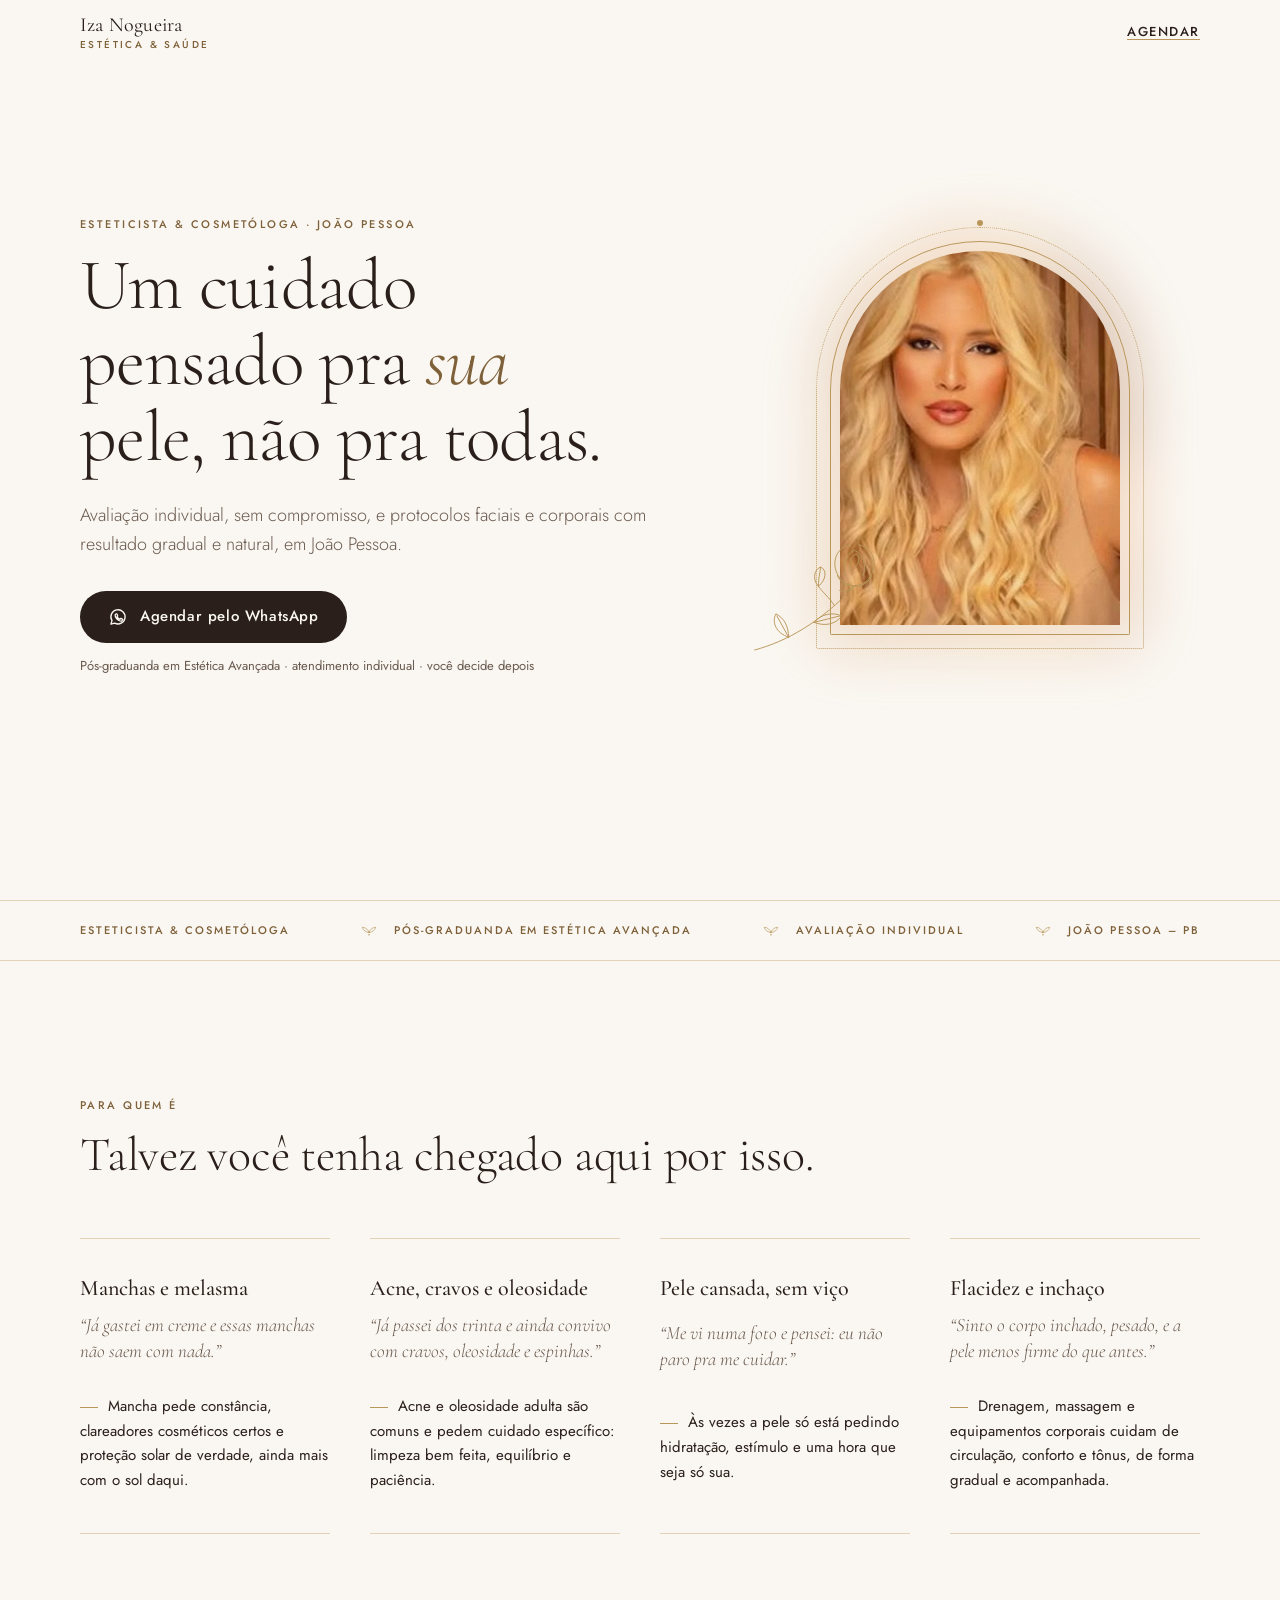
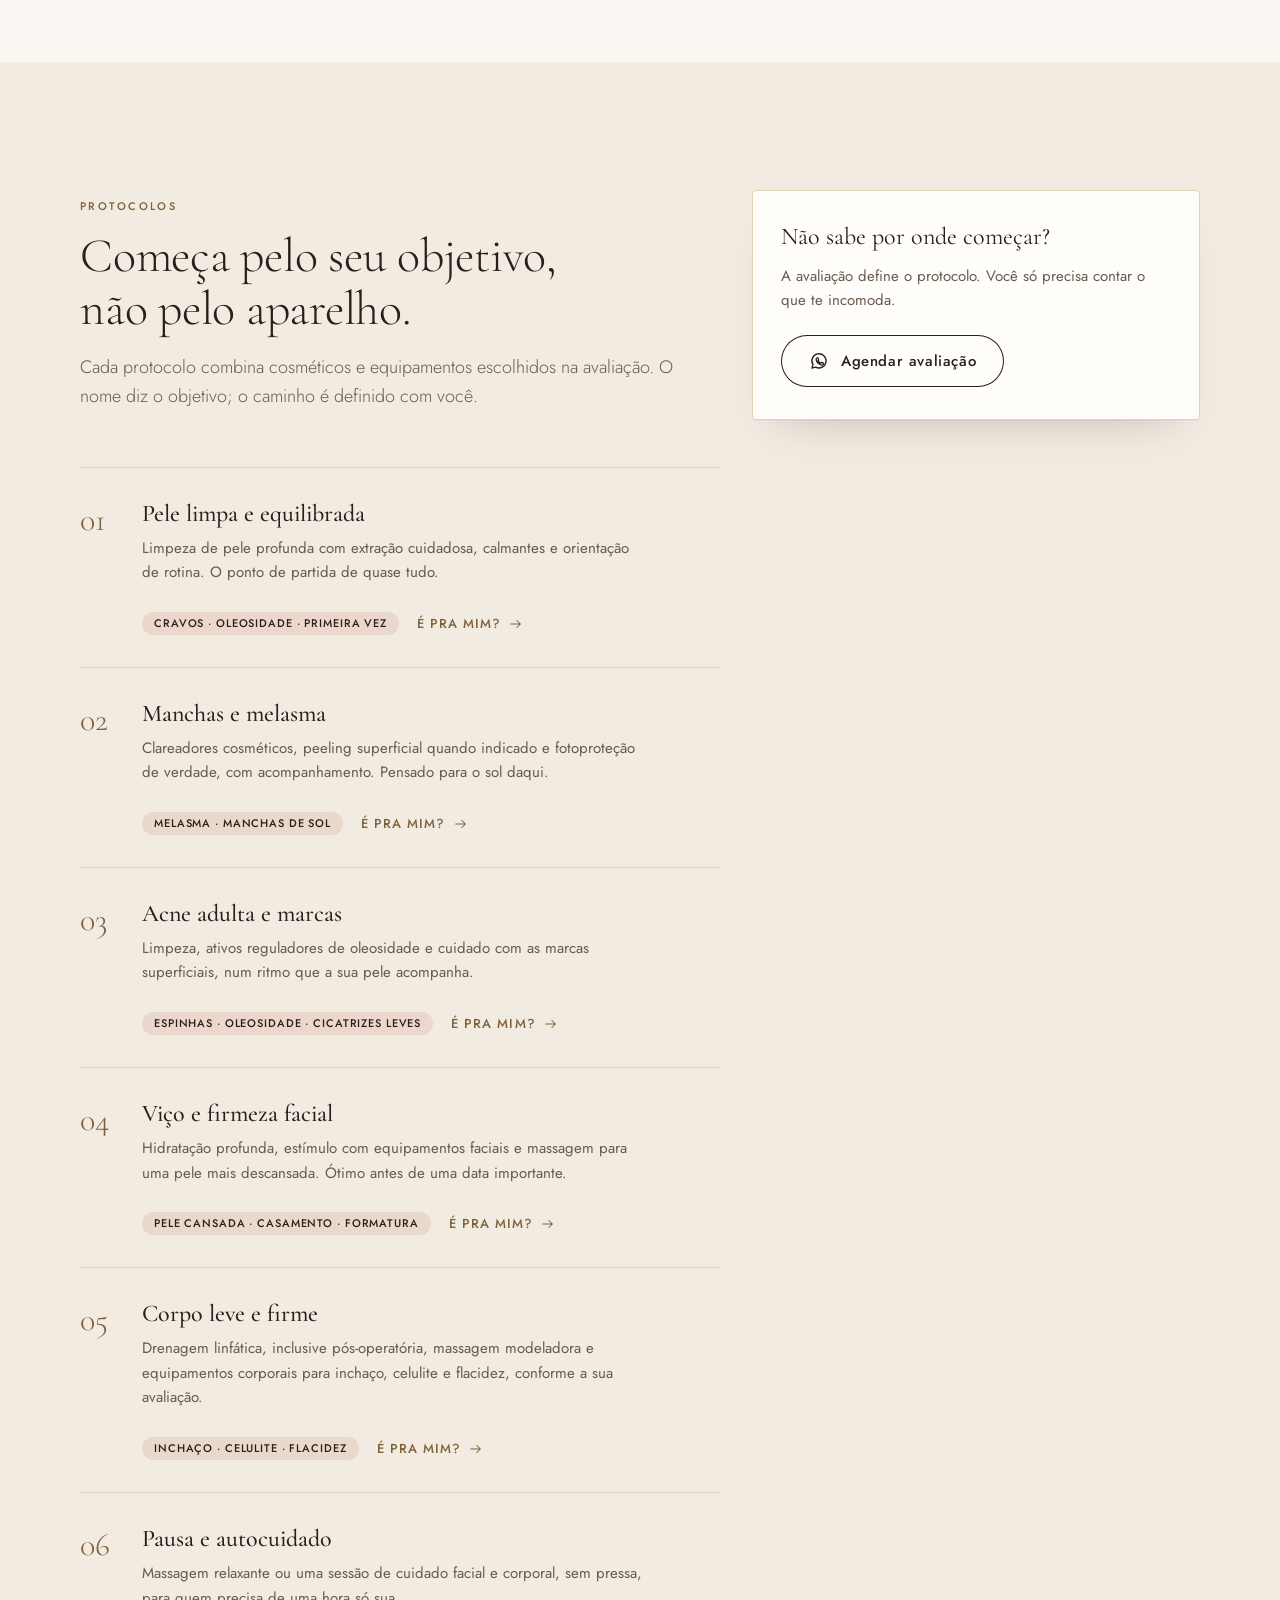
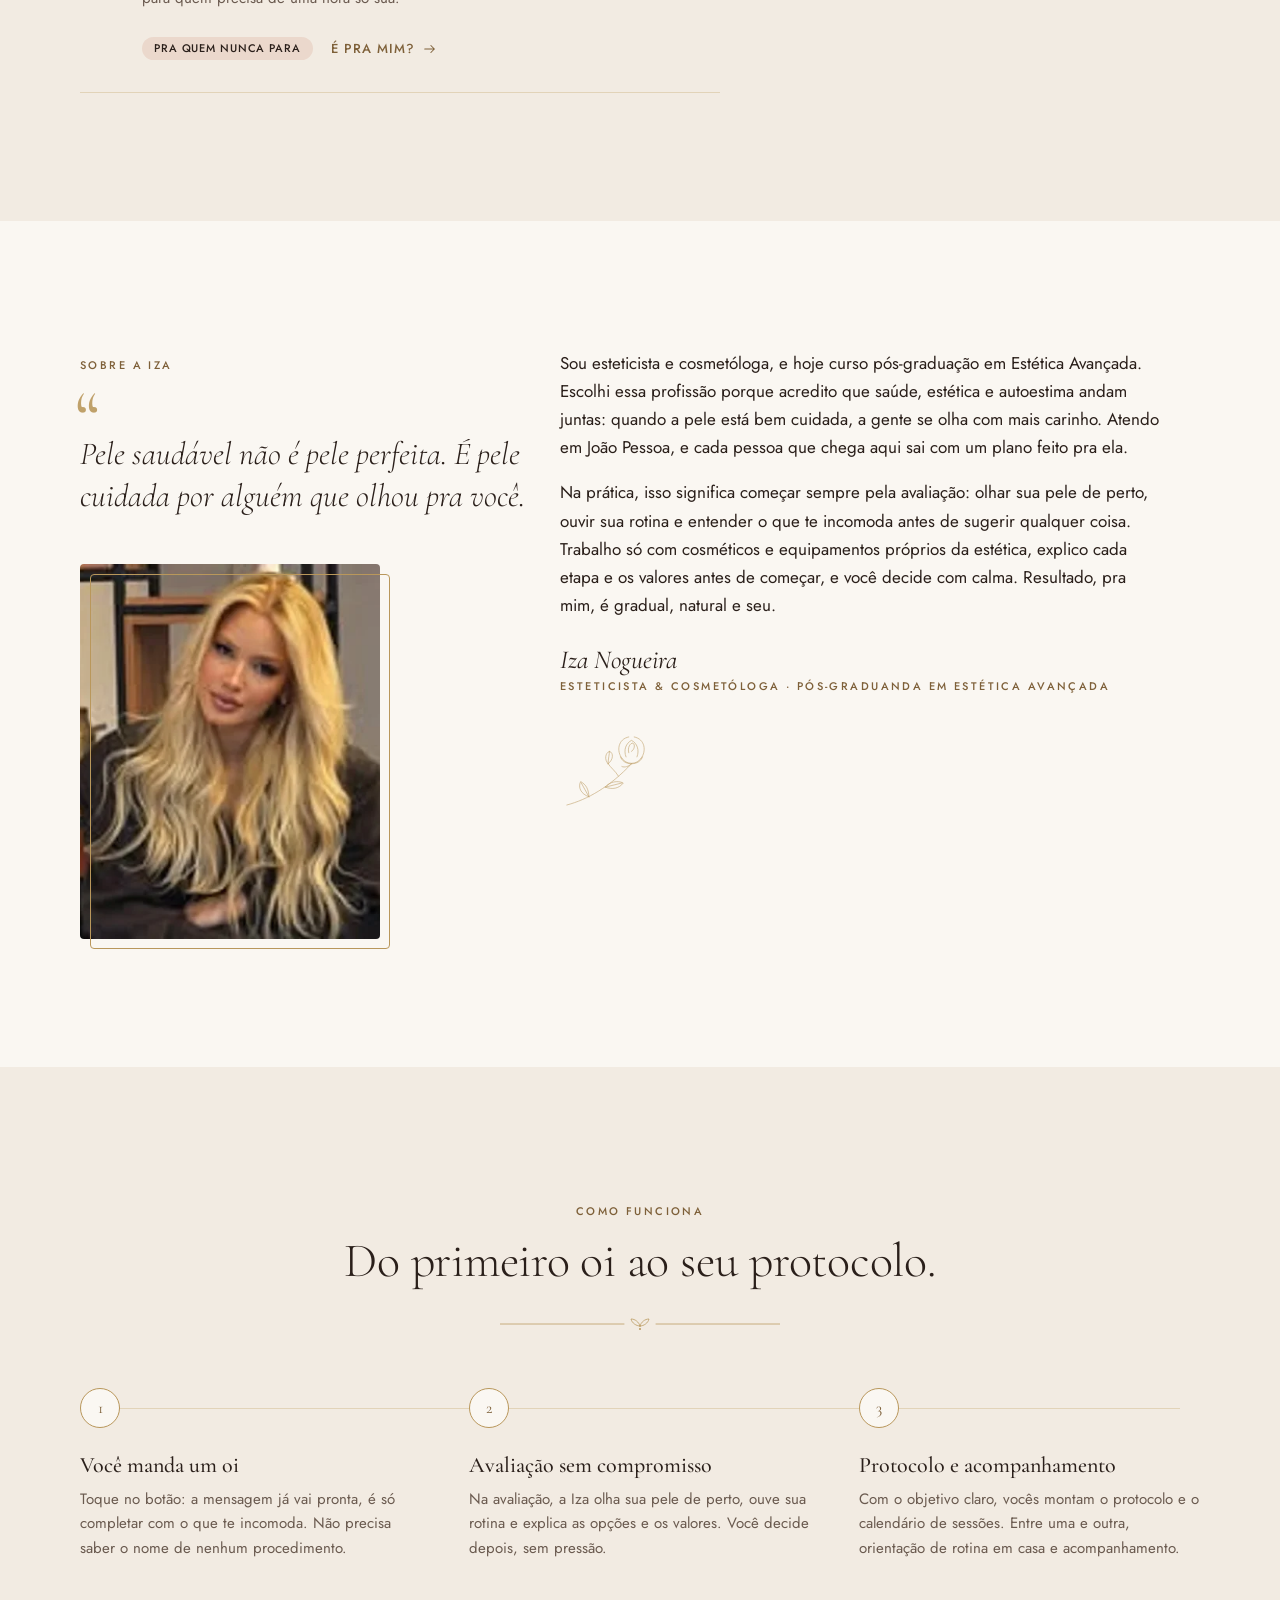
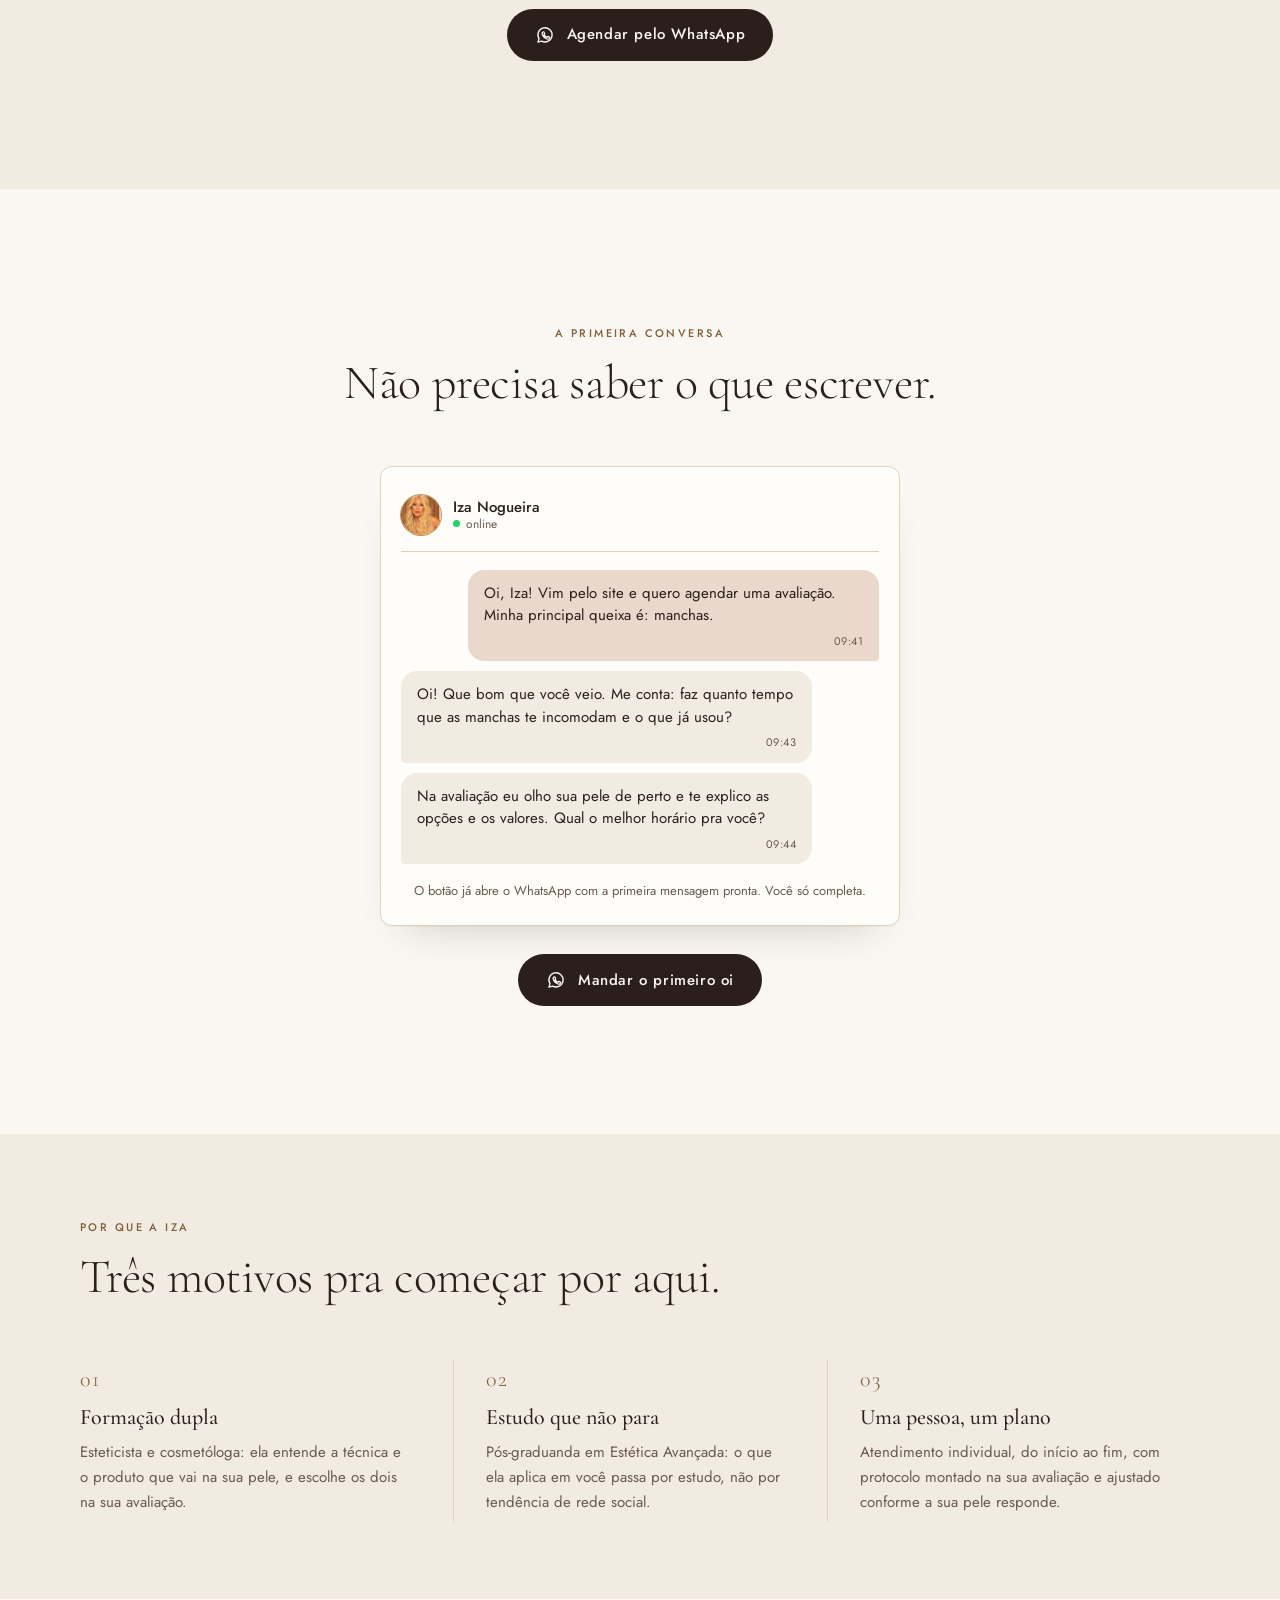
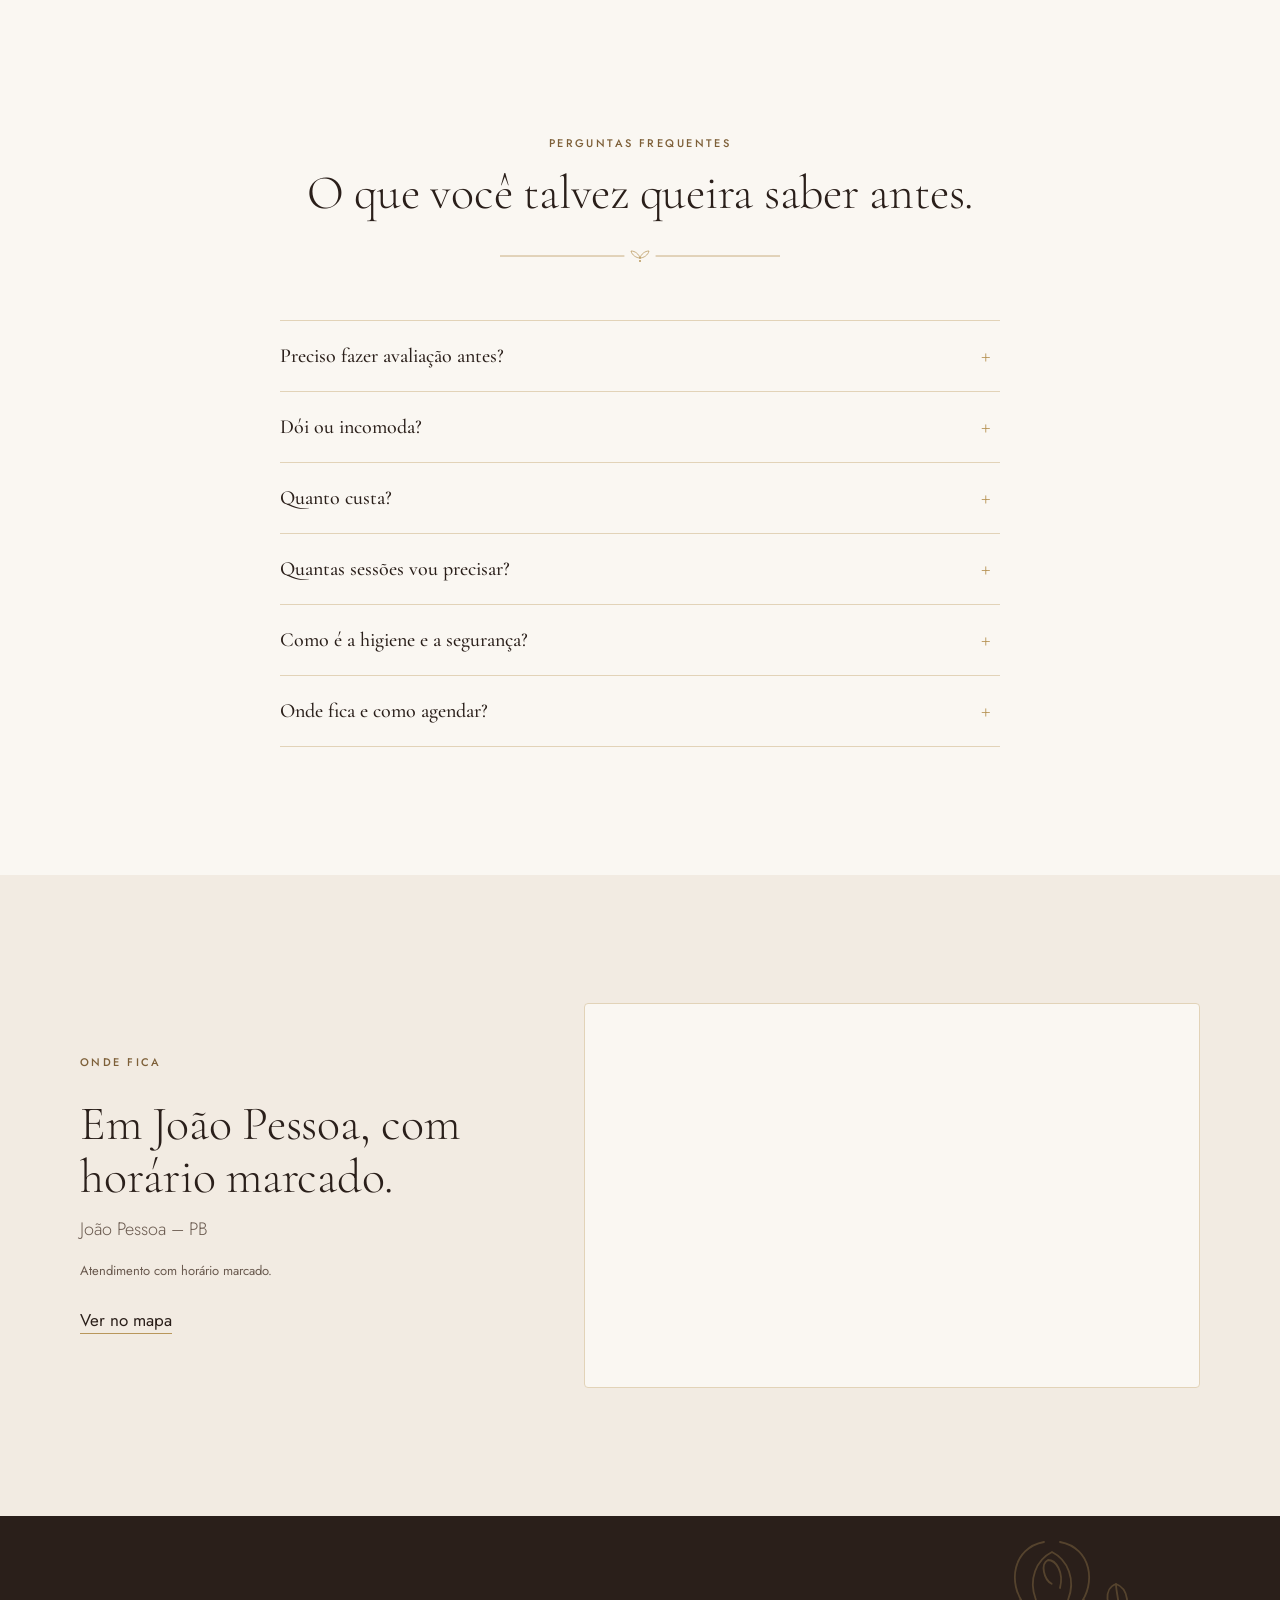
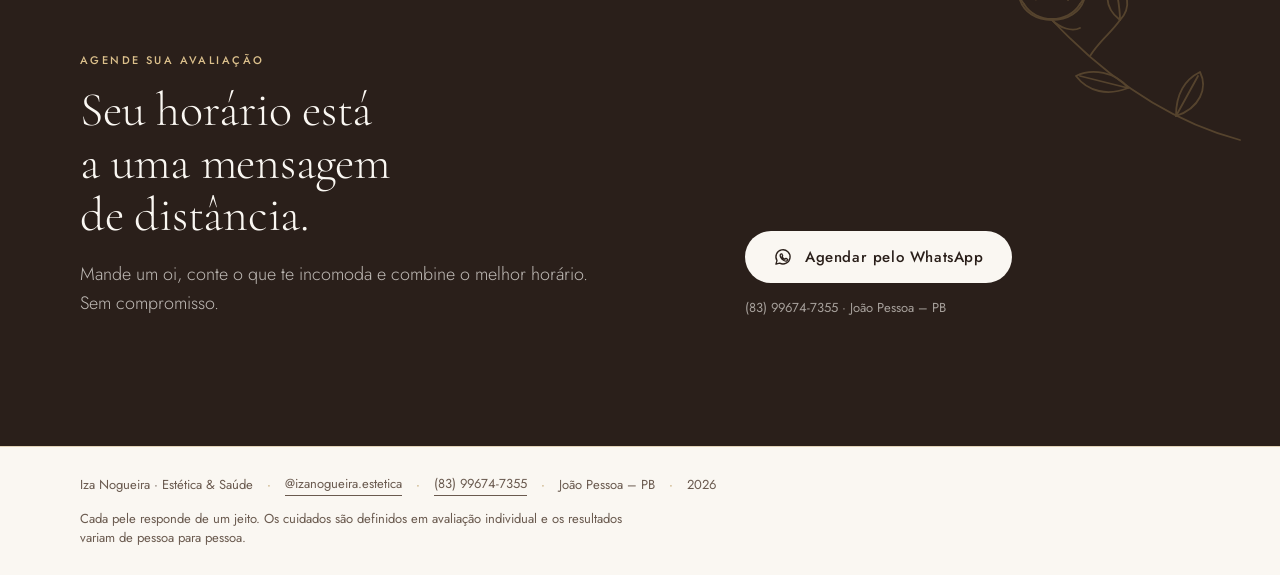
==== index.html @ 26d5296b "Landing page e página de links da Iza Nogueira | Estética & Saúde Co-Authored-By: Claude Fable 5.1 <" ====
<!doctype html>
<html lang="pt-BR">
<head>
  <meta charset="utf-8">
  <meta name="viewport" content="width=device-width, initial-scale=1, viewport-fit=cover">
  <title>Iza Nogueira | Esteticista e Cosmetóloga em João Pessoa</title>
  <meta name="description" content="Esteticista e cosmetóloga em João Pessoa. Avaliação personalizada, sem compromisso, e protocolos pensados pra sua pele. Agende pelo WhatsApp.">
  <meta name="theme-color" content="#FAF7F2">
  <meta name="color-scheme" content="light">
  <!-- RASCUNHO: remova a linha abaixo quando o site for oficial, para o Google indexar. -->
  <meta name="robots" content="noindex">

  <!-- Quando tiver domínio próprio, troque https://abelfluxia.github.io/iza-estetica/ pelo domínio real (canonical, og:url e og:image precisam ser URLs absolutas). -->
  <link rel="canonical" href="https://abelfluxia.github.io/iza-estetica/">
  <meta property="og:type" content="website">
  <meta property="og:locale" content="pt_BR">
  <meta property="og:site_name" content="Iza Nogueira | Estética &amp; Saúde">
  <meta property="og:title" content="Iza Nogueira · Estética &amp; Saúde em João Pessoa">
  <meta property="og:description" content="Avaliação individual e protocolos pensados pra sua pele. Toque e agende pelo WhatsApp.">
  <meta property="og:url" content="https://abelfluxia.github.io/iza-estetica/">
  <meta property="og:image" content="https://abelfluxia.github.io/iza-estetica/assets/og-image.jpg">
  <meta property="og:image:width" content="1200">
  <meta property="og:image:height" content="630">
  <meta property="og:image:alt" content="Iza Nogueira, esteticista e cosmetóloga em João Pessoa">
  <meta name="twitter:card" content="summary_large_image">

  <link rel="icon" href="assets/favicon.svg" type="image/svg+xml">
  <link rel="apple-touch-icon" href="assets/apple-touch-icon.png">

  <link rel="preconnect" href="https://fonts.googleapis.com">
  <link rel="preconnect" href="https://fonts.gstatic.com" crossorigin>
  <link href="https://fonts.googleapis.com/css2?family=Cormorant+Garamond:ital,wght@0,300;0,400;0,500;1,300;1,400&family=Jost:wght@300;400;500&display=swap" rel="stylesheet">
  <link rel="preload" as="image" href="assets/iza-retrato.webp" type="image/webp" fetchpriority="high">
  <link rel="stylesheet" href="styles.css">

  <script type="application/ld+json">
  {
    "@context": "https://schema.org",
    "@type": "HealthAndBeautyBusiness",
    "name": "Iza Nogueira | Estética & Saúde",
    "description": "Esteticista e cosmetóloga em João Pessoa. Avaliação individual e protocolos faciais e corporais personalizados.",
    "image": "https://abelfluxia.github.io/iza-estetica/assets/og-image.jpg",
    "url": "https://abelfluxia.github.io/iza-estetica/",
    "telephone": "+55-83-99674-7355",
    "address": {
      "@type": "PostalAddress",
      "addressLocality": "João Pessoa",
      "addressRegion": "PB",
      "addressCountry": "BR"
    },
    "sameAs": ["https://www.instagram.com/izanogueira.estetica/"],
    "founder": {
      "@type": "Person",
      "name": "Iza Nogueira",
      "jobTitle": "Esteticista e Cosmetóloga"
    }
  }
  </script>

  <!-- Analytics (opcional). Descomente e preencha os IDs quando tiver.
  <script async src="https://www.googletagmanager.com/gtag/js?id=G-XXXXXXXXXX"></script>
  <script>window.dataLayer=window.dataLayer||[];function gtag(){dataLayer.push(arguments)}gtag('js',new Date());gtag('config','G-XXXXXXXXXX');</script>
  <script>!function(f,b,e,v,n,t,s){if(f.fbq)return;n=f.fbq=function(){n.callMethod?n.callMethod.apply(n,arguments):n.queue.push(arguments)};if(!f._fbq)f._fbq=n;n.push=n;n.loaded=!0;n.version='2.0';n.queue=[];t=b.createElement(e);t.async=!0;t.src=v;s=b.getElementsByTagName(e)[0];s.parentNode.insertBefore(t,s)}(window,document,'script','https://connect.facebook.net/en_US/fbevents.js');fbq('init','SEU_PIXEL_ID');fbq('track','PageView');</script>
  -->
</head>
<body>

  <!-- Ornamentos reutilizáveis -->
  <svg width="0" height="0" style="position:absolute" aria-hidden="true" focusable="false">
    <defs>
      <symbol id="o-rose" viewBox="0 0 160 120">
        <g fill="none" stroke="currentColor" stroke-width=".9" stroke-linecap="round" stroke-linejoin="round">
          <path pathLength="1" d="M10 112C40 104 72 86 104 52"/>
          <path pathLength="1" d="M42 100C30 96 26 86 30 78 38 82 42 90 42 100Z"/><path pathLength="1" d="M42 100 31 80"/>
          <path pathLength="1" d="M66 86C76 90 86 88 92 80 84 76 72 78 66 86Z"/><path pathLength="1" d="M66 86 90 80"/>
          <path pathLength="1" d="M85 70C80 62 74 58 70 52"/>
          <path pathLength="1" d="M70 52C64 46 66 36 72 34 78 36 78 46 70 52Z"/><path pathLength="1" d="M70 52C70 44 72 38 72 34"/>
          <g transform="translate(-8 -2)">
            <path pathLength="1" d="M98 46C90 36 92 18 108 15M126 46C134 36 132 18 116 15"/>
            <path pathLength="1" d="M98 46C104 56 120 56 126 46"/>
            <path pathLength="1" d="M104 44C100 34 104 24 112 20 120 24 124 34 120 44"/>
            <path pathLength="1" d="M108 38C106 30 110 24 114 24 118 26 116 34 112 36"/>
            <path pathLength="1" d="M112 54C104 54 98 50 96 44M112 54C120 54 126 50 128 44M112 54C108 58 102 60 98 58"/>
          </g>
        </g>
      </symbol>
      <symbol id="o-divider" viewBox="0 0 280 16">
        <g fill="none" stroke="currentColor" stroke-width=".75" stroke-linecap="round" stroke-linejoin="round">
          <path d="M0 8H124M156 8H280"/>
          <path d="M140 10C136 10 132 7 131 3 135 3 139 6 140 10ZM140 10C144 10 148 7 149 3 145 3 141 6 140 10Z"/>
          <circle cx="140" cy="13" r="1" fill="currentColor" stroke="none"/>
        </g>
      </symbol>
      <symbol id="o-leaf" viewBox="128 0 24 16">
        <g fill="none" stroke="currentColor" stroke-width=".9" stroke-linecap="round" stroke-linejoin="round">
          <path d="M140 10C136 10 132 7 131 3 135 3 139 6 140 10ZM140 10C144 10 148 7 149 3 145 3 141 6 140 10Z"/>
          <circle cx="140" cy="13" r="1" fill="currentColor" stroke="none"/>
        </g>
      </symbol>
      <symbol id="i-wa" viewBox="0 0 24 24">
        <g fill="none" stroke="currentColor" stroke-width="1.6" stroke-linecap="round" stroke-linejoin="round">
          <path d="M3.5 20.5l1.3-4.2A8.5 8.5 0 1 1 8 19.3L3.5 20.5z"/>
          <path d="M9.2 8.6c.2-.4.4-.4.7-.4h.5c.2 0 .4.1.5.4l.7 1.6c.1.2 0 .4-.1.6l-.5.6c-.1.1-.1.3 0 .5a6 6 0 0 0 2.9 2.7c.2.1.4.1.5-.1l.6-.7c.2-.2.4-.2.6-.1l1.6.8c.3.1.4.3.4.5-.1.8-.6 1.6-1.4 1.8-.8.3-1.8.1-3.1-.6a9.5 9.5 0 0 1-3.8-3.7c-.7-1.3-.9-2.3-.6-3.1z"/>
        </g>
      </symbol>
      <symbol id="i-arrow" viewBox="0 0 16 16">
        <g fill="none" stroke="currentColor" stroke-width="1.2" stroke-linecap="round" stroke-linejoin="round">
          <path d="M2 8h11M9 4l4 4-4 4"/>
        </g>
      </symbol>
    </defs>
  </svg>

  <!-- ===================== HEADER ===================== -->
  <header class="header">
    <div class="container">
      <a class="brand" href="#inicio" aria-label="Iza Nogueira, Estética e Saúde — início">
        <span class="brand__name">Iza Nogueira</span>
        <span class="brand__tag">Estética &amp; Saúde</span>
      </a>
      <a class="header__cta link link--gold" href="https://wa.me/5583996747355?text=Oi%2C%20Iza!%20Vim%20pelo%20site%20e%20quero%20agendar%20uma%20avalia%C3%A7%C3%A3o.%20Minha%20principal%20queixa%20%C3%A9%3A%20" target="_blank" rel="noopener" data-origem="header">Agendar</a>
    </div>
  </header>

  <main id="inicio">

    <!-- ===================== HERO ===================== -->
    <section class="hero" aria-labelledby="hero-title">
      <div class="container">
        <div class="hero__grid">
          <div class="hero__text">
            <span class="eyebrow reveal">Esteticista &amp; Cosmetóloga · João Pessoa</span>
            <h1 id="hero-title" class="reveal" style="--i:1">Um cuidado pensado pra <em>sua</em> pele, não pra todas.</h1>
            <p class="lead reveal" style="--i:2">Avaliação individual, sem compromisso, e protocolos faciais e corporais com resultado gradual e natural, em João Pessoa.</p>
            <div class="hero__ctas reveal" style="--i:3">
              <a class="btn btn--block" href="https://wa.me/5583996747355?text=Oi%2C%20Iza!%20Vim%20pelo%20site%20e%20quero%20agendar%20uma%20avalia%C3%A7%C3%A3o.%20Minha%20principal%20queixa%20%C3%A9%3A%20" target="_blank" rel="noopener" data-origem="hero" data-fab-hide>
                <svg viewBox="0 0 24 24" aria-hidden="true"><use href="#i-wa"/></svg>
                Agendar pelo WhatsApp
              </a>
              <span class="caption">Pós-graduanda em Estética Avançada · atendimento individual · você decide depois</span>
            </div>
          </div>

          <div class="hero__media reveal" style="--i:2">
            <div class="portrait">
              <span class="portrait__blob" aria-hidden="true"></span>
              <span class="portrait__halo" style="background-image:url('assets/iza-retrato.webp')" aria-hidden="true"></span>
              <span class="portrait__frame--dots" aria-hidden="true"></span>
              <span class="portrait__frame" aria-hidden="true"></span>
              <span class="portrait__dot" aria-hidden="true"></span>
              <picture>
                <source srcset="assets/iza-retrato.webp" type="image/webp">
                <img class="portrait__img" src="assets/iza-retrato.jpg" width="800" height="800" alt="Iza Nogueira, esteticista e cosmetóloga, em seu estúdio em João Pessoa" fetchpriority="high" decoding="async">
              </picture>
              <span class="portrait__grain" aria-hidden="true"></span>
              <span class="portrait__vignette" aria-hidden="true"></span>
              <svg class="portrait__rose orn draw" viewBox="0 0 160 120" aria-hidden="true"><use href="#o-rose"/></svg>
            </div>
          </div>
        </div>
      </div>
    </section>

    <!-- ===================== CREDENCIAIS ===================== -->
    <div class="creds" role="region" aria-label="Credenciais">
      <div class="container">
        <ul class="creds__list">
          <li class="creds__item reveal"><span>Esteticista &amp; Cosmetóloga</span></li>
          <li class="creds__item reveal" style="--i:1"><svg class="orn" viewBox="0 0 24 16" aria-hidden="true"><use href="#o-leaf"/></svg><span>Pós-graduanda em Estética Avançada</span></li>
          <li class="creds__item reveal" style="--i:2"><svg class="orn" viewBox="0 0 24 16" aria-hidden="true"><use href="#o-leaf"/></svg><span>Avaliação individual</span></li>
          <li class="creds__item reveal" style="--i:3"><svg class="orn" viewBox="0 0 24 16" aria-hidden="true"><use href="#o-leaf"/></svg><span>João Pessoa – PB</span></li>
        </ul>
      </div>
    </div>

    <!-- ===================== PARA QUEM É ===================== -->
    <section class="section" id="para-quem" aria-labelledby="pq-title">
      <div class="container">
        <div class="section-head reveal">
          <span class="eyebrow">Para quem é</span>
          <h2 id="pq-title">Talvez você tenha chegado aqui por isso.</h2>
        </div>
        <ul class="concerns">
          <li class="concern reveal">
            <h3 class="concern__title">Manchas e melasma</h3>
            <p class="concern__voice">“Já gastei em creme e essas manchas não saem com nada.”</p>
            <p class="concern__answer">Mancha pede constância, clareadores cosméticos certos e proteção solar de verdade, ainda mais com o sol daqui.</p>
          </li>
          <li class="concern reveal" style="--i:1">
            <h3 class="concern__title">Acne, cravos e oleosidade</h3>
            <p class="concern__voice">“Já passei dos trinta e ainda convivo com cravos, oleosidade e espinhas.”</p>
            <p class="concern__answer">Acne e oleosidade adulta são comuns e pedem cuidado específico: limpeza bem feita, equilíbrio e paciência.</p>
          </li>
          <li class="concern reveal" style="--i:2">
            <h3 class="concern__title">Pele cansada, sem viço</h3>
            <p class="concern__voice">“Me vi numa foto e pensei: eu não paro pra me cuidar.”</p>
            <p class="concern__answer">Às vezes a pele só está pedindo hidratação, estímulo e uma hora que seja só sua.</p>
          </li>
          <li class="concern reveal" style="--i:3">
            <h3 class="concern__title">Flacidez e inchaço</h3>
            <p class="concern__voice">“Sinto o corpo inchado, pesado, e a pele menos firme do que antes.”</p>
            <p class="concern__answer">Drenagem, massagem e equipamentos corporais cuidam de circulação, conforto e tônus, de forma gradual e acompanhada.</p>
          </li>
        </ul>
      </div>
    </section>

    <!-- ===================== PROTOCOLOS ===================== -->
    <!-- A CONFIRMAR com a Iza: cada um dos 6 protocolos abaixo (o que ela realmente oferece). Remova ou edite os itens conforme a resposta. -->
    <section class="section section--alt" id="protocolos" aria-labelledby="pr-title">
      <div class="container">
        <div class="grid grid--12">
          <div class="col-7">
            <div class="section-head reveal">
              <span class="eyebrow">Protocolos</span>
              <h2 id="pr-title">Começa pelo seu objetivo, não pelo aparelho.</h2>
              <p class="lead">Cada protocolo combina cosméticos e equipamentos escolhidos na avaliação. O nome diz o objetivo; o caminho é definido com você.</p>
            </div>

            <ol class="protocols">
              <li class="protocol reveal">
                <span class="protocol__num" aria-hidden="true">01</span>
                <div class="protocol__body">
                  <h3 class="protocol__title">Pele limpa e equilibrada</h3>
                  <p class="protocol__desc">Limpeza de pele profunda com extração cuidadosa, calmantes e orientação de rotina. O ponto de partida de quase tudo.</p>
                  <div class="protocol__meta">
                    <span class="tag">Cravos · oleosidade · primeira vez</span>
                    <a class="protocol__link" href="https://wa.me/5583996747355?text=Oi%2C%20Iza!%20Vi%20o%20protocolo%20Pele%20limpa%20e%20equilibrada%20no%20site%20e%20quero%20saber%20se%20%C3%A9%20pra%20mim." target="_blank" rel="noopener" data-origem="protocolo-01">É pra mim? <svg viewBox="0 0 16 16" aria-hidden="true"><use href="#i-arrow"/></svg></a>
                  </div>
                </div>
              </li>
              <li class="protocol reveal">
                <span class="protocol__num" aria-hidden="true">02</span>
                <div class="protocol__body">
                  <h3 class="protocol__title">Manchas e melasma</h3>
                  <p class="protocol__desc">Clareadores cosméticos, peeling superficial quando indicado e fotoproteção de verdade, com acompanhamento. Pensado para o sol daqui.</p>
                  <div class="protocol__meta">
                    <span class="tag">Melasma · manchas de sol</span>
                    <a class="protocol__link" href="https://wa.me/5583996747355?text=Oi%2C%20Iza!%20Vi%20o%20protocolo%20Manchas%20e%20melasma%20no%20site%20e%20quero%20saber%20se%20%C3%A9%20pra%20mim." target="_blank" rel="noopener" data-origem="protocolo-02">É pra mim? <svg viewBox="0 0 16 16" aria-hidden="true"><use href="#i-arrow"/></svg></a>
                  </div>
                </div>
              </li>
              <li class="protocol reveal">
                <span class="protocol__num" aria-hidden="true">03</span>
                <div class="protocol__body">
                  <h3 class="protocol__title">Acne adulta e marcas</h3>
                  <p class="protocol__desc">Limpeza, ativos reguladores de oleosidade e cuidado com as marcas superficiais, num ritmo que a sua pele acompanha.</p>
                  <div class="protocol__meta">
                    <span class="tag">Espinhas · oleosidade · cicatrizes leves</span>
                    <a class="protocol__link" href="https://wa.me/5583996747355?text=Oi%2C%20Iza!%20Vi%20o%20protocolo%20Acne%20adulta%20e%20marcas%20no%20site%20e%20quero%20saber%20se%20%C3%A9%20pra%20mim." target="_blank" rel="noopener" data-origem="protocolo-03">É pra mim? <svg viewBox="0 0 16 16" aria-hidden="true"><use href="#i-arrow"/></svg></a>
                  </div>
                </div>
              </li>
              <li class="protocol reveal">
                <span class="protocol__num" aria-hidden="true">04</span>
                <div class="protocol__body">
                  <h3 class="protocol__title">Viço e firmeza facial</h3>
                  <p class="protocol__desc">Hidratação profunda, estímulo com equipamentos faciais e massagem para uma pele mais descansada. Ótimo antes de uma data importante.</p>
                  <div class="protocol__meta">
                    <span class="tag">Pele cansada · casamento · formatura</span>
                    <a class="protocol__link" href="https://wa.me/5583996747355?text=Oi%2C%20Iza!%20Vi%20o%20protocolo%20Vi%C3%A7o%20e%20firmeza%20facial%20no%20site%20e%20quero%20saber%20se%20%C3%A9%20pra%20mim." target="_blank" rel="noopener" data-origem="protocolo-04">É pra mim? <svg viewBox="0 0 16 16" aria-hidden="true"><use href="#i-arrow"/></svg></a>
                  </div>
                </div>
              </li>
              <li class="protocol reveal">
                <span class="protocol__num" aria-hidden="true">05</span>
                <div class="protocol__body">
                  <h3 class="protocol__title">Corpo leve e firme</h3>
                  <p class="protocol__desc">Drenagem linfática, inclusive pós-operatória, massagem modeladora e equipamentos corporais para inchaço, celulite e flacidez, conforme a sua avaliação.</p>
                  <div class="protocol__meta">
                    <span class="tag">Inchaço · celulite · flacidez</span>
                    <a class="protocol__link" href="https://wa.me/5583996747355?text=Oi%2C%20Iza!%20Vi%20o%20protocolo%20Corpo%20leve%20e%20firme%20no%20site%20e%20quero%20saber%20se%20%C3%A9%20pra%20mim." target="_blank" rel="noopener" data-origem="protocolo-05">É pra mim? <svg viewBox="0 0 16 16" aria-hidden="true"><use href="#i-arrow"/></svg></a>
                  </div>
                </div>
              </li>
              <li class="protocol reveal">
                <span class="protocol__num" aria-hidden="true">06</span>
                <div class="protocol__body">
                  <h3 class="protocol__title">Pausa e autocuidado</h3>
                  <p class="protocol__desc">Massagem relaxante ou uma sessão de cuidado facial e corporal, sem pressa, para quem precisa de uma hora só sua.</p>
                  <div class="protocol__meta">
                    <span class="tag">Pra quem nunca para</span>
                    <a class="protocol__link" href="https://wa.me/5583996747355?text=Oi%2C%20Iza!%20Vi%20o%20protocolo%20Pausa%20e%20autocuidado%20no%20site%20e%20quero%20saber%20se%20%C3%A9%20pra%20mim." target="_blank" rel="noopener" data-origem="protocolo-06">É pra mim? <svg viewBox="0 0 16 16" aria-hidden="true"><use href="#i-arrow"/></svg></a>
                  </div>
                </div>
              </li>
            </ol>
          </div>

          <aside class="col-5 reveal" style="--i:1">
            <div class="aside-card">
              <h3>Não sabe por onde começar?</h3>
              <p>A avaliação define o protocolo. Você só precisa contar o que te incomoda.</p>
              <a class="btn btn--ghost btn--block" href="https://wa.me/5583996747355?text=Oi%2C%20Iza!%20Vim%20pelo%20site%20e%20n%C3%A3o%20sei%20por%20onde%20come%C3%A7ar.%20Quero%20agendar%20uma%20avalia%C3%A7%C3%A3o." target="_blank" rel="noopener" data-origem="protocolos-aside">
                <svg viewBox="0 0 24 24" aria-hidden="true"><use href="#i-wa"/></svg>
                Agendar avaliação
              </a>
            </div>
          </aside>
        </div>
      </div>
    </section>

    <!-- ===================== SOBRE ===================== -->
    <section class="section" id="sobre" aria-labelledby="sobre-title">
      <div class="container">
        <div class="grid grid--12">
          <div class="col-5 reveal">
            <span class="eyebrow">Sobre a Iza</span>
            <div class="about__quote">
              <p class="quote" id="sobre-title">Pele saudável não é pele perfeita. É pele cuidada por alguém que olhou pra você.</p>
            </div>
            <div class="about__photo">
              <picture>
                <source srcset="assets/iza-perfil.webp" type="image/webp">
                <img src="assets/iza-perfil.jpg" width="480" height="480" alt="Iza Nogueira sentada em seu estúdio de estética, em João Pessoa" loading="lazy" decoding="async">
              </picture>
            </div>
          </div>
          <div class="col-7 prose reveal" style="--i:1">
            <p>Sou esteticista e cosmetóloga, e hoje curso pós-graduação em Estética Avançada. Escolhi essa profissão porque acredito que saúde, estética e autoestima andam juntas: quando a pele está bem cuidada, a gente se olha com mais carinho. Atendo em João Pessoa, e cada pessoa que chega aqui sai com um plano feito pra ela.</p>
            <p>Na prática, isso significa começar sempre pela avaliação: olhar sua pele de perto, ouvir sua rotina e entender o que te incomoda antes de sugerir qualquer coisa. Trabalho só com cosméticos e equipamentos próprios da estética, explico cada etapa e os valores antes de começar, e você decide com calma. Resultado, pra mim, é gradual, natural e seu.</p>
            <div class="signature">
              <span class="signature__name">Iza Nogueira</span>
              <span class="eyebrow">Esteticista &amp; Cosmetóloga · Pós-graduanda em Estética Avançada</span>
            </div>
            <svg class="orn draw about__rose" viewBox="0 0 160 120" aria-hidden="true"><use href="#o-rose"/></svg>
          </div>
        </div>
      </div>
    </section>

    <!-- ===================== COMO FUNCIONA ===================== -->
    <section class="section section--alt" id="como-funciona" aria-labelledby="cf-title">
      <div class="container">
        <div class="section-head section-head--center reveal">
          <span class="eyebrow">Como funciona</span>
          <h2 id="cf-title">Do primeiro oi ao seu protocolo.</h2>
          <div class="divider"><svg viewBox="0 0 280 16" aria-hidden="true"><use href="#o-divider"/></svg></div>
        </div>
        <ol class="steps">
          <li class="step reveal">
            <span class="step__n" aria-hidden="true">1</span>
            <h3>Você manda um oi</h3>
            <p>Toque no botão: a mensagem já vai pronta, é só completar com o que te incomoda. Não precisa saber o nome de nenhum procedimento.</p>
          </li>
          <li class="step reveal" style="--i:1">
            <span class="step__n" aria-hidden="true">2</span>
            <h3>Avaliação sem compromisso</h3>
            <p>Na avaliação, a Iza olha sua pele de perto, ouve sua rotina e explica as opções e os valores. Você decide depois, sem pressão.</p>
          </li>
          <li class="step reveal" style="--i:2">
            <span class="step__n" aria-hidden="true">3</span>
            <h3>Protocolo e acompanhamento</h3>
            <p>Com o objetivo claro, vocês montam o protocolo e o calendário de sessões. Entre uma e outra, orientação de rotina em casa e acompanhamento.</p>
          </li>
        </ol>
        <div class="steps-cta reveal">
          <a class="btn" href="https://wa.me/5583996747355?text=Oi%2C%20Iza!%20Vim%20pelo%20site%20e%20quero%20agendar%20uma%20avalia%C3%A7%C3%A3o.%20Minha%20principal%20queixa%20%C3%A9%3A%20" target="_blank" rel="noopener" data-origem="como-funciona">
            <svg viewBox="0 0 24 24" aria-hidden="true"><use href="#i-wa"/></svg>
            Agendar pelo WhatsApp
          </a>
        </div>
      </div>
    </section>

    <!-- ===================== PRIMEIRA CONVERSA ===================== -->
    <section class="section" id="conversa" aria-labelledby="cv-title">
      <div class="container">
        <div class="section-head section-head--center reveal">
          <span class="eyebrow">A primeira conversa</span>
          <h2 id="cv-title">Não precisa saber o que escrever.</h2>
        </div>
        <div class="chat reveal" style="--i:1" aria-label="Exemplo de como começa a conversa no WhatsApp">
          <div class="chat__head">
            <span class="chat__avatar"><img src="assets/iza-retrato.jpg" width="40" height="40" alt="" loading="lazy"></span>
            <div class="chat__who"><strong>Iza Nogueira</strong><span>online</span></div>
          </div>
          <div class="chat__stream">
            <div class="bubble bubble--me">Oi, Iza! Vim pelo site e quero agendar uma avaliação. Minha principal queixa é: manchas.<time>09:41</time></div>
            <div class="bubble">Oi! Que bom que você veio. Me conta: faz quanto tempo que as manchas te incomodam e o que já usou?<time>09:43</time></div>
            <div class="bubble">Na avaliação eu olho sua pele de perto e te explico as opções e os valores. Qual o melhor horário pra você?<time>09:44</time></div>
          </div>
          <p class="caption chat__note">O botão já abre o WhatsApp com a primeira mensagem pronta. Você só completa.</p>
        </div>
        <div class="chat__cta reveal" style="--i:2">
          <a class="btn" href="https://wa.me/5583996747355?text=Oi%2C%20Iza!%20Vim%20pelo%20site%20e%20quero%20agendar%20uma%20avalia%C3%A7%C3%A3o.%20Minha%20principal%20queixa%20%C3%A9%3A%20" target="_blank" rel="noopener" data-origem="conversa">
            <svg viewBox="0 0 24 24" aria-hidden="true"><use href="#i-wa"/></svg>
            Mandar o primeiro oi
          </a>
        </div>
      </div>
    </section>

    <!-- ===================== POR QUE A IZA ===================== -->
    <section class="section section--alt section--tight" id="por-que" aria-labelledby="pqz-title">
      <div class="container">
        <div class="section-head reveal">
          <span class="eyebrow">Por que a Iza</span>
          <h2 id="pqz-title">Três motivos pra começar por aqui.</h2>
        </div>
        <ul class="reasons">
          <li class="reason reveal">
            <span class="reason__n" aria-hidden="true">01</span>
            <h3>Formação dupla</h3>
            <p>Esteticista e cosmetóloga: ela entende a técnica e o produto que vai na sua pele, e escolhe os dois na sua avaliação.</p>
          </li>
          <li class="reason reveal" style="--i:1">
            <span class="reason__n" aria-hidden="true">02</span>
            <h3>Estudo que não para</h3>
            <p>Pós-graduanda em Estética Avançada: o que ela aplica em você passa por estudo, não por tendência de rede social.</p>
          </li>
          <li class="reason reveal" style="--i:2">
            <span class="reason__n" aria-hidden="true">03</span>
            <h3>Uma pessoa, um plano</h3>
            <p>Atendimento individual, do início ao fim, com protocolo montado na sua avaliação e ajustado conforme a sua pele responde.</p>
          </li>
        </ul>
      </div>
    </section>

    <!-- ===================== DEPOIMENTOS (OCULTO) =====================
         Os três textos abaixo são EXEMPLOS de tamanho e tom. NÃO publique sem
         substituir por depoimentos reais, com autorização das clientes.
         Para ativar a seção: troque os textos, apague as tags "Exemplo" e remova
         o atributo hidden da tag <section>. -->
    <section class="section" id="depoimentos" aria-labelledby="dp-title" hidden>
      <div class="container">
        <div class="section-head reveal">
          <span class="eyebrow">Quem já passou por aqui</span>
          <h2 id="dp-title">Na palavra de quem veio.</h2>
        </div>
        <div class="testimonials">
          <figure class="testimonial reveal">
            <span class="tag">Exemplo</span>
            <blockquote class="quote">“Cheguei achando que ia sair com um orçamento gigante. Saí entendendo minha pele pela primeira vez. A Iza explica tudo com calma e nunca me empurrou nada.”</blockquote>
            <figcaption class="testimonial__who"><span class="eyebrow">Carla M.</span><span class="caption">Manaíra</span></figcaption>
          </figure>
          <figure class="testimonial reveal" style="--i:1">
            <span class="tag">Exemplo</span>
            <blockquote class="quote">“Minhas manchas me incomodavam há anos. Com o protocolo e a rotina que ela montou, minha pele está mais uniforme e, principalmente, eu voltei a cuidar de mim.”</blockquote>
            <figcaption class="testimonial__who"><span class="eyebrow">Renata S.</span><span class="caption">Bessa</span></figcaption>
          </figure>
          <figure class="testimonial reveal" style="--i:2">
            <span class="tag">Exemplo</span>
            <blockquote class="quote">“Tinha vergonha de perguntar o que eu precisava. Mandei a mensagem do site, ela respondeu rápido e na avaliação me senti acolhida. O espaço é lindo e muito limpo.”</blockquote>
            <figcaption class="testimonial__who"><span class="eyebrow">Beatriz L.</span><span class="caption">Bancários</span></figcaption>
          </figure>
        </div>
      </div>
    </section>

    <!-- ===================== FAQ ===================== -->
    <section class="section" id="faq" aria-labelledby="faq-title">
      <div class="container">
        <div class="section-head section-head--center reveal">
          <span class="eyebrow">Perguntas frequentes</span>
          <h2 id="faq-title">O que você talvez queira saber antes.</h2>
          <div class="divider"><svg viewBox="0 0 280 16" aria-hidden="true"><use href="#o-divider"/></svg></div>
        </div>
        <div class="faq reveal" style="--i:1">
          <details>
            <summary>Preciso fazer avaliação antes?</summary>
            <div class="faq__a"><p>Sim, e é o melhor começo. Na avaliação a Iza olha sua pele de perto, ouve sua rotina e entende o que te incomoda. Só depois disso ela sugere um protocolo, e você decide com calma, sem compromisso.</p></div>
          </details>
          <details>
            <summary>Dói ou incomoda?</summary>
            <div class="faq__a"><p>A maioria dos procedimentos é confortável. Alguns, como a extração na limpeza de pele, podem dar um leve desconforto passageiro. A Iza explica o que esperar antes de começar e ajusta o ritmo ao que você sente.</p></div>
          </details>
          <details>
            <summary>Quanto custa?</summary>
            <!-- A CONFIRMAR: se a Iza quiser publicar, acrescentar "A limpeza de pele começa a partir de R$ X." e dizer se a avaliação é gratuita. -->
            <div class="faq__a"><p>Depende do que a sua pele precisa, por isso a avaliação vem primeiro. Os valores são informados antes de qualquer sessão, sem surpresa, e você decide com calma.</p></div>
          </details>
          <details>
            <summary>Quantas sessões vou precisar?</summary>
            <div class="faq__a"><p>Varia com o objetivo e com a resposta da sua pele. Limpeza e hidratação costumam ser pontuais; manchas, acne e protocolos corporais pedem algumas sessões e constância em casa. Você sai da avaliação com uma estimativa clara.</p></div>
          </details>
          <details>
            <summary>Como é a higiene e a segurança?</summary>
            <!-- A CONFIRMAR: rotina de biossegurança (descartáveis, higienização entre atendimentos). -->
            <div class="faq__a"><p>Biossegurança faz parte do atendimento: materiais descartáveis, higienização entre um atendimento e outro, e só técnicas, cosméticos e equipamentos próprios da estética. A Iza explica tudo antes de começar.</p></div>
          </details>
          <details>
            <summary>Onde fica e como agendar?</summary>
            <!-- A CONFIRMAR: bairro/endereço. -->
            <div class="faq__a"><p>O atendimento é em João Pessoa – PB, com horário marcado. Para agendar, toque em qualquer botão desta página: o WhatsApp abre com a mensagem pronta, você completa com o que te incomoda e combina o melhor horário.</p></div>
          </details>
        </div>
      </div>
    </section>

    <!-- ===================== LOCALIZAÇÃO ===================== -->
    <section class="section section--alt" id="onde" aria-labelledby="onde-title">
      <div class="container">
        <div class="location">
          <div class="location__info reveal">
            <span class="eyebrow">Onde fica</span>
            <h2 id="onde-title">Em João Pessoa, com horário marcado.</h2>
            <!-- A CONFIRMAR: rua, número e bairro; dias e horários de atendimento. -->
            <address class="lead">João Pessoa – PB</address>
            <p class="caption">Atendimento com horário marcado.</p>
            <p><a class="link link--gold" href="https://www.google.com/maps/search/Jo%C3%A3o%20Pessoa%2C%20Brazil/@-7.1629,-34.8756,17z?hl=pt-BR" target="_blank" rel="noopener">Ver no mapa</a></p>
          </div>
          <div class="location__map reveal" style="--i:1">
            <!-- Quando tiver o endereço, troque o "q=" pelo endereço completo (ex.: q=Rua+X,+123,+Manaíra,+João+Pessoa). -->
            <iframe title="Mapa de João Pessoa" src="https://maps.google.com/maps?q=Jo%C3%A3o%20Pessoa%2C%20PB&z=13&output=embed&hl=pt-BR" loading="lazy" referrerpolicy="no-referrer-when-downgrade" allowfullscreen></iframe>
          </div>
        </div>
      </div>
    </section>

    <!-- ===================== CTA FINAL ===================== -->
    <section class="section section--dark final" id="agendar" aria-labelledby="fim-title">
      <svg class="final__rose orn draw" viewBox="0 0 160 120" aria-hidden="true"><use href="#o-rose"/></svg>
      <div class="container">
        <div class="final__inner">
          <div class="reveal">
            <span class="eyebrow">Agende sua avaliação</span>
            <h2 id="fim-title">Seu horário está a uma mensagem de distância.</h2>
            <p class="lead" style="margin-top:18px">Mande um oi, conte o que te incomoda e combine o melhor horário. Sem compromisso.</p>
          </div>
          <div class="final__cta reveal" style="--i:1">
            <a class="btn btn--invert btn--block" href="https://wa.me/5583996747355?text=Oi%2C%20Iza!%20Li%20o%20site%20at%C3%A9%20o%20fim%20e%20quero%20agendar%20uma%20avalia%C3%A7%C3%A3o.%20Minha%20principal%20queixa%20%C3%A9%3A%20" target="_blank" rel="noopener" data-origem="cta-final" data-fab-hide-final>
              <svg viewBox="0 0 24 24" aria-hidden="true"><use href="#i-wa"/></svg>
              Agendar pelo WhatsApp
            </a>
            <span class="caption"><a href="tel:+5583996747355">(83) 99674-7355</a> · João Pessoa – PB</span>
          </div>
        </div>
      </div>
    </section>
  </main>

  <!-- ===================== FOOTER ===================== -->
  <footer class="footer">
    <div class="container">
      <div class="footer__row caption">
        <span>Iza Nogueira · Estética &amp; Saúde</span>
        <span class="sep" aria-hidden="true">·</span>
        <a class="link" href="https://www.instagram.com/izanogueira.estetica/" target="_blank" rel="noopener">@izanogueira.estetica</a>
        <span class="sep" aria-hidden="true">·</span>
        <a class="link" href="tel:+5583996747355">(83) 99674-7355</a>
        <span class="sep" aria-hidden="true">·</span>
        <span>João Pessoa – PB</span>
        <span class="sep" aria-hidden="true">·</span>
        <span data-year>2026</span>
      </div>
      <p class="caption footer__legal">Cada pele responde de um jeito. Os cuidados são definidos em avaliação individual e os resultados variam de pessoa para pessoa.</p>
    </div>
  </footer>

  <!-- ===================== BOTÃO FLUTUANTE ===================== -->
  <a class="fab" href="https://wa.me/5583996747355?text=Oi%2C%20Iza!%20Vim%20pelo%20site%20e%20quero%20agendar%20uma%20avalia%C3%A7%C3%A3o.%20Minha%20principal%20queixa%20%C3%A9%3A%20" target="_blank" rel="noopener" aria-label="Agendar avaliação pelo WhatsApp com Iza Nogueira" data-origem="flutuante">
    <svg viewBox="0 0 24 24" aria-hidden="true"><use href="#i-wa"/></svg>
    <span class="fab__label">Agendar pelo WhatsApp</span>
  </a>

  <script src="main.js" defer></script>
</body>
</html>
---- styles.css ----
/* ==========================================================================
   Iza Nogueira | Estética & Saúde — landing page
   Conceito: "papel de carta, não cartão de visita".
   Marfim quente, serifa fina, ouro só como traço.
   ========================================================================== */

/* ---------- Tokens ---------- */
:root {
  --bg: #FAF7F2;
  --bg-alt: #F2EBE2;
  --ink: #2A1F1A;
  --ink-2: #6A5A4F;
  --gold: #B9975B;
  --gold-text: #7E6039;
  --gold-soft: #E2D3B8;
  --gold-dark: #DCC08C;
  --nude: #EBD8CC;
  --white: #FFFDF9;
  --btn: #2A1F1A;
  --btn-hover: #1C1410;
  --btn-text: #FAF7F2;
  --wa: #25D366;

  --font-display: "Cormorant Garamond", Georgia, "Times New Roman", serif;
  --font-sans: "Jost", system-ui, -apple-system, "Segoe UI", sans-serif;

  --container: 1120px;
  --gutter: 20px;
  --section-y: 72px;
  --title-gap: 40px;

  --r-pill: 999px;
  --r-card: 4px;

  --shadow-card: 0 1px 0 rgba(42, 31, 26, .04), 0 24px 40px -28px rgba(42, 31, 26, .25);
  --shadow-float: 0 10px 24px -8px rgba(42, 31, 26, .35);

  --ease: cubic-bezier(.2, .7, .2, 1);
  --header-h: 64px;
}

@media (min-width: 768px) {
  :root { --gutter: 32px; --section-y: 104px; --title-gap: 48px; }
}
@media (min-width: 1024px) {
  :root { --gutter: 48px; --section-y: 128px; --title-gap: 56px; }
}

/* ---------- Reset / base ---------- */
*, *::before, *::after { box-sizing: border-box; }
html {
  -webkit-text-size-adjust: 100%;
  scroll-behavior: smooth;
  scroll-padding-top: calc(var(--header-h) + 16px);
}
body {
  margin: 0;
  background: var(--bg);
  color: var(--ink);
  font: 400 1rem/1.65 var(--font-sans);
  -webkit-font-smoothing: antialiased;
  -moz-osx-font-smoothing: grayscale;
  text-rendering: optimizeLegibility;
  overflow-x: hidden;
}
@media (min-width: 1024px) { body { font-size: 1.0625rem; } }

img, svg, video { display: block; max-width: 100%; }
img { height: auto; }
a { color: inherit; text-decoration: none; }
button { font: inherit; color: inherit; background: none; border: 0; cursor: pointer; }
p { margin: 0 0 1em; }
p:last-child { margin-bottom: 0; }
ul, ol { margin: 0; padding: 0; list-style: none; }
h1, h2, h3, h4 { margin: 0; font-weight: 300; }
strong { font-weight: 500; }
em { font-style: italic; }
address { font-style: normal; }
::selection { background: var(--gold-soft); color: var(--ink); }

:focus-visible { outline: 2px solid var(--gold-text); outline-offset: 3px; border-radius: 2px; }
.btn:focus-visible, .fab:focus-visible { border-radius: var(--r-pill); }

.visually-hidden {
  position: absolute !important; width: 1px; height: 1px; padding: 0; margin: -1px;
  overflow: hidden; clip: rect(0 0 0 0); white-space: nowrap; border: 0;
}

/* ---------- Tipografia ---------- */
.h1, h1 {
  font: 300 clamp(2.5rem, 7.5vw, 4.5rem) / 1.05 var(--font-display);
  letter-spacing: -.01em;
  text-wrap: balance;
}
.h2, h2 {
  font: 300 clamp(2rem, 4.5vw, 3rem) / 1.1 var(--font-display);
  letter-spacing: -.005em;
  text-wrap: balance;
}
.h3, h3 { font: 500 1.5rem / 1.2 var(--font-display); }
h1 em, h2 em { font-style: italic; font-weight: 300; color: var(--gold-text); }

.lead { font: 300 1.125rem / 1.6 var(--font-sans); color: var(--ink-2); max-width: 60ch; text-wrap: pretty; }
.caption { font: 400 .8125rem / 1.45 var(--font-sans); color: var(--ink-2); }
.eyebrow {
  display: inline-block;
  font: 500 .6875rem / 1 var(--font-sans);
  text-transform: uppercase;
  letter-spacing: .22em;
  color: var(--gold-text);
  margin-bottom: 18px;
}
.quote { font: italic 300 1.375rem / 1.4 var(--font-display); text-wrap: pretty; }
.num { font: 300 2.75rem / 1 var(--font-display); color: var(--gold-text); font-variant-numeric: tabular-nums; }
.prose p { max-width: 60ch; text-wrap: pretty; }
.measure { max-width: 680px; }

/* Link com sublinhado que cresce */
.link {
  background-image: linear-gradient(currentColor, currentColor);
  background-size: 100% 1px;
  background-position: 0 100%;
  background-repeat: no-repeat;
  padding-bottom: 2px;
  transition: background-size .25s var(--ease), color .2s;
}
.link:hover { background-size: 100% 2px; }
.link--gold { background-image: linear-gradient(var(--gold), var(--gold)); }

/* ---------- Layout ---------- */
.container {
  width: 100%;
  max-width: calc(var(--container) + var(--gutter) * 2);
  margin-inline: auto;
  padding-inline: var(--gutter);
}
.section { padding-block: var(--section-y); position: relative; }
.section--alt { background: var(--bg-alt); }
.section--dark { background: var(--ink); color: var(--bg); }
.section--tight { padding-block: calc(var(--section-y) * .6); }
.section-head { margin-bottom: var(--title-gap); }
.section-head--center { text-align: center; margin-inline: auto; max-width: 680px; }
.section-head .lead { margin-top: 18px; }
.section-head--center .lead { margin-inline: auto; }

.grid { display: grid; gap: 32px; }
@media (min-width: 900px) {
  .grid--12 { grid-template-columns: repeat(12, minmax(0, 1fr)); align-items: start; }
  .col-5 { grid-column: span 5; }
  .col-6 { grid-column: span 6; }
  .col-7 { grid-column: span 7; }
}

.hairline { border: 0; border-top: 1px solid var(--gold-soft); margin: 0; }

/* Ornamentos */
.orn { display: inline-block; color: var(--gold); line-height: 0; }
.orn svg { width: 100%; height: auto; }
.divider { display: flex; justify-content: center; color: var(--gold); margin: 28px auto 0; }
.divider svg { width: min(280px, 70vw); height: auto; }

/* Tags */
.tag {
  display: inline-block;
  padding: 6px 12px;
  border-radius: var(--r-pill);
  background: var(--nude);
  color: var(--ink);
  font: 500 .6875rem / 1 var(--font-sans);
  letter-spacing: .08em;
  text-transform: uppercase;
  white-space: nowrap;
}

/* ---------- Botões ---------- */
.btn {
  display: inline-flex;
  align-items: center;
  justify-content: center;
  gap: 12px;
  min-height: 52px;
  padding: 0 28px;
  border-radius: var(--r-pill);
  background: var(--btn);
  color: var(--btn-text);
  font: 500 .9375rem / 1 var(--font-sans);
  letter-spacing: .04em;
  text-decoration: none;
  white-space: nowrap;
  transition: background-color .2s, color .2s, transform .2s var(--ease), box-shadow .2s;
}
.btn svg { width: 20px; height: 20px; flex: 0 0 auto; transition: transform .2s var(--ease); }
.btn:hover { background: var(--btn-hover); transform: translateY(-1px); }
.btn:hover svg { transform: translateX(2px); }
.btn:active { transform: translateY(0); }

.btn--ghost { background: transparent; color: var(--ink); box-shadow: inset 0 0 0 1px var(--ink); }
.btn--ghost:hover { background: var(--ink); color: var(--btn-text); }

.btn--invert { background: var(--bg); color: var(--ink); }
.btn--invert:hover { background: var(--white); color: var(--ink); }

.btn--block { width: 100%; }
@media (min-width: 600px) { .btn--block { width: auto; } }

.btn-note { display: block; margin-top: 14px; }

/* ---------- Header ---------- */
.header {
  position: sticky;
  top: 0;
  z-index: 40;
  height: var(--header-h);
  display: flex;
  align-items: center;
  background: transparent;
  transition: background-color .3s, box-shadow .3s, backdrop-filter .3s;
}
.header.is-scrolled {
  background: rgba(250, 247, 242, .86);
  -webkit-backdrop-filter: saturate(140%) blur(10px);
  backdrop-filter: saturate(140%) blur(10px);
  box-shadow: 0 1px 0 var(--gold-soft);
}
.header .container { display: flex; align-items: center; justify-content: space-between; }
.brand { display: flex; flex-direction: column; line-height: 1; gap: 5px; }
.brand__name { font: 400 1.25rem / 1 var(--font-display); letter-spacing: .01em; }
.brand__tag { font: 500 .625rem / 1 var(--font-sans); letter-spacing: .24em; text-transform: uppercase; color: var(--gold-text); }
.header__cta { display: none; font: 500 .8125rem / 1 var(--font-sans); letter-spacing: .12em; text-transform: uppercase; }
@media (min-width: 768px) { .header__cta { display: inline-block; } }

/* ---------- Hero ---------- */
.hero {
  position: relative;
  padding-top: 32px;
  padding-bottom: var(--section-y);
  overflow: hidden;
}
.hero__grid { display: grid; gap: 48px; }
.hero__text { position: relative; z-index: 1; }
.hero__text .eyebrow { text-wrap: balance; }
@media (max-width: 420px) { .hero__text .eyebrow { font-size: .625rem; letter-spacing: .16em; } }
.hero__text h1 { margin-bottom: 22px; }
.hero__text .lead { margin-bottom: 32px; }
.hero__ctas { display: flex; flex-direction: column; align-items: flex-start; gap: 14px; }

@media (min-width: 900px) {
  .hero { padding-top: 48px; min-height: calc(100svh - var(--header-h)); display: flex; align-items: center; }
  .hero > .container { width: 100%; }
  .hero__grid { grid-template-columns: 7fr 5fr; align-items: center; gap: 64px; }
  .hero__text h1 { margin-bottom: 26px; }
}

/* Foto em arco */
.hero__media { position: relative; display: flex; justify-content: center; }
.portrait {
  --w: 240px;
  position: relative;
  width: var(--w);
  aspect-ratio: 3 / 4;
  margin-inline: auto;
  margin-top: 28px;
  margin-bottom: 36px;
  isolation: isolate;
}
@media (min-width: 900px) { .portrait { --w: 280px; margin-top: 36px; margin-bottom: 44px; } }

.portrait__blob {
  position: absolute;
  inset: -22% -40% -10% -30%;
  background: radial-gradient(closest-side, var(--nude), transparent 72%);
  opacity: .55;
  z-index: -3;
  pointer-events: none;
}
.portrait__halo {
  position: absolute;
  inset: 0;
  border-radius: var(--r-pill) var(--r-pill) var(--r-card) var(--r-card);
  background-size: cover;
  background-position: 50% 20%;
  transform: scale(1.12);
  filter: blur(28px);
  opacity: .32;
  z-index: -2;
  pointer-events: none;
}
.portrait picture, .about__photo picture { display: block; width: 100%; height: 100%; }
.portrait__img {
  position: relative;
  width: 100%;
  height: 100%;
  object-fit: cover;
  object-position: 50% 18%;
  border-radius: var(--r-pill) var(--r-pill) var(--r-card) var(--r-card);
  filter: sepia(.06) saturate(1.05) contrast(.97);
  z-index: 1;
}
.portrait__frame,
.portrait__frame--dots {
  position: absolute;
  inset: -10px;
  border: 1px solid var(--gold);
  border-radius: 999px 999px 8px 8px;
  z-index: 0;
  pointer-events: none;
}
.portrait__frame--dots {
  inset: -24px;
  border: 1px dotted var(--gold);
  border-radius: 999px 999px 12px 12px;
  opacity: .9;
}
.portrait__dot {
  position: absolute;
  top: -31px;
  left: 50%;
  width: 6px;
  height: 6px;
  margin-left: -3px;
  border-radius: 50%;
  background: var(--gold);
  z-index: 2;
}
.portrait__grain {
  position: absolute;
  inset: 0;
  border-radius: var(--r-pill) var(--r-pill) var(--r-card) var(--r-card);
  background-image: url("data:image/svg+xml;utf8,<svg xmlns='http://www.w3.org/2000/svg' width='160' height='160'><filter id='n'><feTurbulence type='fractalNoise' baseFrequency='.9' numOctaves='2' stitchTiles='stitch'/><feColorMatrix values='0 0 0 0 0  0 0 0 0 0  0 0 0 0 0  0 0 0 .9 0'/></filter><rect width='100%' height='100%' filter='url(%23n)'/></svg>");
  background-size: 160px 160px;
  opacity: .07;
  mix-blend-mode: multiply;
  z-index: 2;
  pointer-events: none;
}
.portrait__vignette {
  position: absolute;
  inset: 0;
  border-radius: var(--r-pill) var(--r-pill) var(--r-card) var(--r-card);
  box-shadow: inset 0 0 40px rgba(42, 31, 26, .12);
  z-index: 2;
  pointer-events: none;
}
.portrait__rose {
  position: absolute;
  left: -56px;
  bottom: -30px;
  width: 140px;
  z-index: 3;
  pointer-events: none;
}
@media (min-width: 900px) { .portrait__rose { left: -96px; bottom: -34px; width: 170px; } }

/* ---------- Barra de credenciais ---------- */
.creds {
  border-top: 1px solid var(--gold-soft);
  border-bottom: 1px solid var(--gold-soft);
  padding-block: 22px;
}
.creds__list {
  display: grid;
  grid-template-columns: 1fr 1fr;
  gap: 14px 24px;
}
.creds__item {
  font: 500 .6875rem / 1.4 var(--font-sans);
  letter-spacing: .18em;
  text-transform: uppercase;
  color: var(--gold-text);
  display: flex;
  align-items: center;
  gap: 16px;
}
.creds__item .orn { display: none; width: 18px; flex: 0 0 auto; }
@media (min-width: 900px) {
  .creds__list { display: flex; justify-content: space-between; align-items: center; gap: 24px; }
  .creds__item { white-space: nowrap; }
  .creds__item + .creds__item .orn { display: inline-block; }
}

/* ---------- O que você sente ---------- */
.concerns { display: grid; gap: 0; }
.concern {
  padding: 28px 0;
  border-top: 1px solid var(--gold-soft);
  display: grid;
  gap: 10px;
}
.concern:last-child { border-bottom: 1px solid var(--gold-soft); }
.concern__title { font: 500 1.375rem / 1.2 var(--font-display); }
.concern__voice { font: italic 300 1.1875rem / 1.4 var(--font-display); color: var(--ink-2); }
.concern__answer { font-size: .9375rem; color: var(--ink); max-width: 46ch; }
.concern__answer::before {
  content: "";
  display: inline-block;
  width: 18px;
  height: 1px;
  background: var(--gold);
  vertical-align: middle;
  margin-right: 10px;
}
@media (min-width: 768px) {
  .concerns { grid-template-columns: 1fr 1fr; column-gap: 48px; }
  .concern:nth-last-child(2) { border-bottom: 1px solid var(--gold-soft); }
  .concern { padding: 34px 0; }
}
@media (min-width: 1024px) {
  .concerns { grid-template-columns: repeat(4, 1fr); column-gap: 40px; }
  .concern { border-bottom: 1px solid var(--gold-soft); padding: 36px 0 40px; }
}

/* ---------- Protocolos ---------- */
.protocols { border-top: 1px solid var(--gold-soft); }
.protocol {
  display: grid;
  grid-template-columns: auto 1fr;
  column-gap: 20px;
  row-gap: 8px;
  padding: 28px 0;
  border-bottom: 1px solid var(--gold-soft);
  align-items: start;
}
.protocol__num { font: 300 1.75rem / 1 var(--font-display); color: var(--gold-text); padding-top: 4px; transition: color .25s; min-width: 2ch; }
.protocol__body { display: grid; gap: 8px; }
.protocol__title {
  font: 500 1.5rem / 1.15 var(--font-display);
  display: flex;
  align-items: center;
  gap: 0;
}
.protocol__title::before {
  content: "";
  display: inline-block;
  width: 0;
  height: 1px;
  background: var(--gold);
  transition: width .3s var(--ease), margin-right .3s var(--ease);
  margin-right: 0;
}
.protocol__desc { color: var(--ink-2); font-size: .9375rem; max-width: 56ch; }
.protocol__meta { display: flex; flex-wrap: wrap; align-items: center; gap: 12px 18px; margin-top: 4px; }
.protocol__link {
  font: 500 .8125rem / 1 var(--font-sans);
  letter-spacing: .08em;
  text-transform: uppercase;
  color: var(--gold-text);
  display: inline-flex;
  align-items: center;
  gap: 8px;
}
.protocol__link svg { width: 14px; height: 14px; transition: transform .2s var(--ease); }
.protocol__link:hover svg { transform: translateX(3px); }

@media (hover: hover) {
  .protocol:hover .protocol__num { color: var(--gold); }
  .protocol:hover .protocol__title::before { width: 24px; margin-right: 12px; }
}
@media (min-width: 900px) {
  .protocol { column-gap: 32px; padding: 32px 0; }
  .protocol__num { font-size: 2rem; }
}

.aside-card {
  padding: 32px 28px;
  border: 1px solid var(--gold-soft);
  border-radius: var(--r-card);
  background: var(--white);
  box-shadow: var(--shadow-card);
}
.aside-card h3 { margin-bottom: 12px; font-weight: 400; }
.aside-card p { color: var(--ink-2); margin-bottom: 22px; font-size: .9375rem; }
@media (min-width: 900px) {
  .aside-card { position: sticky; top: calc(var(--header-h) + 32px); }
}

/* ---------- Sobre ---------- */
.about__quote { position: relative; padding-top: 44px; }
.about__quote::before {
  content: "\201C";
  position: absolute;
  top: -10px;
  left: -6px;
  font: 300 5rem / 1 var(--font-display);
  color: var(--gold);
  opacity: .9;
}
.about__quote .quote { font-size: clamp(1.5rem, 3vw, 2rem); line-height: 1.3; }
.about__photo {
  position: relative;
  width: min(100%, 300px);
  aspect-ratio: 4 / 5;
  margin-top: 36px;
}
.about__photo img {
  width: 100%; height: 100%; object-fit: cover; object-position: 50% 25%;
  border-radius: var(--r-card);
  filter: sepia(.06) saturate(1.05) contrast(.97);
}
.about__photo::after {
  content: "";
  position: absolute;
  inset: 0;
  transform: translate(10px, 10px);
  border: 1px solid var(--gold);
  border-radius: var(--r-card);
  pointer-events: none;
}
.signature { margin-top: 28px; display: grid; gap: 8px; }
.signature__name { font: italic 400 1.625rem / 1 var(--font-display); }
.signature .eyebrow { margin: 0; }
.about__rose { width: 110px; margin-top: 36px; opacity: .85; margin-left: auto; }
@media (min-width: 900px) {
  .about__photo { margin-top: 48px; }
}

/* ---------- Como funciona ---------- */
.steps { position: relative; display: grid; gap: 36px; padding-left: 60px; }
.steps::before {
  content: "";
  position: absolute;
  left: 20px;
  top: 20px;
  bottom: 20px;
  width: 1px;
  background: var(--gold-soft);
}
.step { position: relative; }
.step__n {
  position: absolute;
  left: -60px;
  top: 0;
  width: 40px;
  height: 40px;
  border-radius: 50%;
  border: 1px solid var(--gold);
  background: var(--bg);
  display: grid;
  place-items: center;
  font: 400 1rem / 1 var(--font-display);
  color: var(--gold-text);
}
.step h3 { font-size: 1.375rem; margin-bottom: 8px; padding-top: 8px; }
.step p { color: var(--ink-2); font-size: .9375rem; max-width: 40ch; }
@media (min-width: 900px) {
  .steps { grid-template-columns: repeat(3, 1fr); gap: 48px; padding-left: 0; }
  .steps::before { left: 20px; right: 20px; top: 20px; bottom: auto; width: auto; height: 1px; }
  .step { padding-top: 64px; }
  .step__n { left: 0; }
  .step__n::after {
    content: "";
    position: absolute;
    right: -4px;
    top: 50%;
    width: 6px;
    height: 6px;
    margin-top: -3px;
    border-radius: 50%;
    background: var(--gold);
    transform: translateX(100%);
    opacity: 0;
  }
  .step h3 { padding-top: 0; }
}
.steps-cta { margin-top: 48px; display: flex; flex-direction: column; gap: 14px; align-items: flex-start; }
@media (min-width: 900px) { .steps-cta { align-items: center; text-align: center; } }

/* ---------- Primeira conversa ---------- */
.chat {
  max-width: 520px;
  margin-inline: auto;
  padding: 28px 20px 24px;
  border: 1px solid var(--gold-soft);
  border-radius: 12px;
  background: var(--white);
  box-shadow: var(--shadow-card);
  position: relative;
}
.chat__head {
  display: flex; align-items: center; gap: 12px;
  padding-bottom: 16px; margin-bottom: 18px;
  border-bottom: 1px solid var(--gold-soft);
}
.chat__avatar {
  width: 40px; height: 40px; border-radius: 50%; overflow: hidden; flex: 0 0 auto;
  box-shadow: 0 0 0 1px var(--gold);
}
.chat__avatar img { width: 100%; height: 100%; object-fit: cover; object-position: 50% 20%; }
.chat__who { display: grid; gap: 3px; line-height: 1; }
.chat__who strong { font: 500 .9375rem / 1 var(--font-sans); }
.chat__who span { font: 400 .75rem / 1 var(--font-sans); color: var(--ink-2); display: inline-flex; align-items: center; gap: 6px; }
.chat__who span::before { content: ""; width: 7px; height: 7px; border-radius: 50%; background: var(--wa); display: inline-block; }
.chat__stream { display: grid; gap: 10px; }
.bubble {
  max-width: 86%;
  padding: 12px 16px;
  border-radius: 16px 16px 16px 4px;
  background: var(--bg-alt);
  font-size: .9375rem;
  line-height: 1.5;
  position: relative;
}
.bubble--me {
  justify-self: end;
  background: var(--nude);
  border-radius: 16px 16px 4px 16px;
}
.bubble time {
  display: block;
  margin-top: 6px;
  font-size: .6875rem;
  color: var(--ink-2);
  text-align: right;
  letter-spacing: .04em;
}
.chat__note { text-align: center; margin-top: 18px; }
.chat__cta { display: flex; justify-content: center; margin-top: 28px; }

/* ---------- Por que a Iza ---------- */
.reasons { display: grid; gap: 0; }
.reason { padding: 28px 0; border-top: 1px solid var(--gold-soft); }
.reason:last-child { border-bottom: 1px solid var(--gold-soft); }
.reason__n { display: block; font: 300 1.375rem / 1 var(--font-display); letter-spacing: .04em; color: var(--gold-text); margin-bottom: 14px; }
.reason h3 { font-size: 1.375rem; margin-bottom: 10px; }
.reason p { color: var(--ink-2); font-size: .9375rem; max-width: 40ch; }
@media (min-width: 900px) {
  .reasons { grid-template-columns: repeat(3, 1fr); }
  .reason { padding: 8px 40px 8px 0; border: 0; border-left: 1px solid var(--gold-soft); padding-left: 32px; }
  .reason:first-child { border-left: 0; padding-left: 0; }
  .reason:last-child { border-bottom: 0; padding-right: 0; }
}

/* ---------- Depoimentos (oculto até existirem reais) ---------- */
.testimonials {
  display: flex;
  gap: 24px;
  overflow-x: auto;
  scroll-snap-type: x mandatory;
  scrollbar-width: none;
  margin-inline: calc(var(--gutter) * -1);
  padding-inline: var(--gutter);
  padding-bottom: 8px;
}
.testimonials::-webkit-scrollbar { display: none; }
.testimonial {
  flex: 0 0 85%;
  scroll-snap-align: start;
  padding: 8px 0;
}
.testimonial .quote { font-size: 1.25rem; margin-bottom: 18px; }
.testimonial__who { display: grid; gap: 4px; }
.testimonial__who .eyebrow { margin: 0; }
@media (min-width: 900px) {
  .testimonials { display: grid; grid-template-columns: repeat(3, 1fr); gap: 0; overflow: visible; margin: 0; padding: 0; }
  .testimonial { flex: none; padding: 8px 40px 8px 32px; border-left: 1px solid var(--gold-soft); }
  .testimonial:first-child { border-left: 0; padding-left: 0; }
  .testimonial:last-child { padding-right: 0; }
}

/* ---------- FAQ ---------- */
.faq { max-width: 720px; margin-inline: auto; border-top: 1px solid var(--gold-soft); }
.faq details { border-bottom: 1px solid var(--gold-soft); }
.faq summary {
  list-style: none;
  cursor: pointer;
  display: flex;
  align-items: flex-start;
  justify-content: space-between;
  gap: 20px;
  padding: 22px 0;
  font: 500 1.25rem / 1.3 var(--font-display);
}
.faq summary::-webkit-details-marker { display: none; }
.faq summary::after {
  content: "+";
  flex: 0 0 auto;
  width: 28px;
  height: 28px;
  display: grid;
  place-items: center;
  color: var(--gold);
  font: 300 1.5rem / 1 var(--font-display);
  transition: transform .3s var(--ease);
  margin-top: -2px;
}
.faq details[open] summary::after { transform: rotate(45deg); }
.faq__a { padding: 0 44px 24px 0; color: var(--ink-2); font-size: .9375rem; max-width: 60ch; }
.faq details[open] .faq__a { animation: faq-in .35s var(--ease); }
@keyframes faq-in { from { opacity: 0; transform: translateY(-4px); } to { opacity: 1; transform: none; } }

/* ---------- Localização ---------- */
.location { display: grid; gap: 32px; }
.location__info { display: grid; gap: 12px; }
.location__info .caption { margin-top: 6px; }
.location__map {
  position: relative;
  aspect-ratio: 16 / 10;
  border-radius: var(--r-card);
  overflow: hidden;
  border: 1px solid var(--gold-soft);
  background: var(--bg);
}
.location__map iframe {
  width: 100%; height: 100%; border: 0; display: block;
  filter: sepia(.25) saturate(.7) contrast(.95);
}
@media (min-width: 900px) {
  .location { grid-template-columns: 5fr 7fr; align-items: center; gap: 64px; }
}

/* ---------- CTA final ---------- */
.final { overflow: hidden; }
.final .eyebrow { color: var(--gold-dark); }
.final h2 { color: var(--bg); max-width: 16ch; }
.final .lead { color: rgba(250, 247, 242, .72); }
.final__rose {
  position: absolute;
  right: -30px;
  top: -10px;
  width: 260px;
  opacity: .3;
  color: var(--gold);
  pointer-events: none;
  transform: scaleX(-1);
}
.final__inner { position: relative; z-index: 1; display: grid; gap: 28px; }
.final__cta { display: flex; flex-direction: column; align-items: flex-start; gap: 16px; }
.final .caption { color: rgba(250, 247, 242, .6); }
@media (min-width: 900px) {
  .final__inner { grid-template-columns: 7fr 5fr; align-items: end; }
  .final__cta { align-items: flex-start; }
  .final__rose { right: 20px; top: 0; width: 320px; }
}

/* ---------- Footer ---------- */
.footer { border-top: 1px solid var(--gold-soft); padding: 28px 0 calc(28px + 72px); }
.footer__row { display: flex; flex-wrap: wrap; gap: 8px 14px; align-items: center; }
.footer__row .sep { color: var(--gold); }
.footer__legal { margin-top: 14px; max-width: 70ch; }
@media (min-width: 900px) { .footer { padding-bottom: 28px; } }

/* ---------- Botão flutuante ---------- */
.fab {
  position: fixed;
  right: 20px;
  bottom: calc(20px + env(safe-area-inset-bottom));
  z-index: 50;
  display: inline-flex;
  align-items: center;
  gap: 0;
  height: 56px;
  min-width: 56px;
  padding: 0 17px;
  border-radius: var(--r-pill);
  background: var(--btn);
  color: var(--btn-text);
  box-shadow: var(--shadow-float);
  font: 500 .875rem / 1 var(--font-sans);
  letter-spacing: .04em;
  opacity: 0;
  transform: translateY(12px);
  pointer-events: none;
  transition: opacity .35s var(--ease), transform .35s var(--ease), gap .25s var(--ease), background-color .2s;
}
.fab.is-visible { opacity: 1; transform: none; pointer-events: auto; }
.fab svg { width: 22px; height: 22px; flex: 0 0 auto; }
.fab__label { max-width: 0; overflow: hidden; white-space: nowrap; transition: max-width .3s var(--ease); }
.fab::after {
  content: "";
  position: absolute;
  top: 5px;
  right: 5px;
  width: 10px;
  height: 10px;
  border-radius: 50%;
  background: var(--wa);
  box-shadow: 0 0 0 2px var(--bg);
}
.fab:hover { background: var(--btn-hover); }
@media (min-width: 1024px) {
  .fab { right: 28px; bottom: 28px; }
  .fab:hover, .fab:focus-visible { gap: 10px; }
  .fab:hover .fab__label, .fab:focus-visible .fab__label { max-width: 160px; }
}

/* ---------- Motion ---------- */
.reveal {
  opacity: 0;
  transform: translateY(14px);
  transition: opacity .7s var(--ease), transform .7s var(--ease);
  transition-delay: calc(var(--i, 0) * 80ms);
}
.reveal.is-in { opacity: 1; transform: none; }

/* stroke-dasharray/offset são herdadas → funcionam nos paths dentro de <use> (cada path tem pathLength="1") */
.draw { stroke-dasharray: 1; stroke-dashoffset: 1; transition: stroke-dashoffset 1.8s ease .25s; }
.draw.is-in { stroke-dashoffset: 0; }

@media (prefers-reduced-motion: reduce) {
  html { scroll-behavior: auto; }
  .reveal { transform: none; transition: opacity .3s; }
  .btn:hover, .btn:hover svg, .protocol__link:hover svg { transform: none; }
  .draw { stroke-dashoffset: 0; transition: none; }
  .fab { transition: opacity .2s; transform: none; }
  .faq details[open] .faq__a { animation: none; }
}

/* ---------- Impressão ---------- */
@media print {
  .fab, .header__cta { display: none !important; }
  .reveal { opacity: 1 !important; transform: none !important; }
}
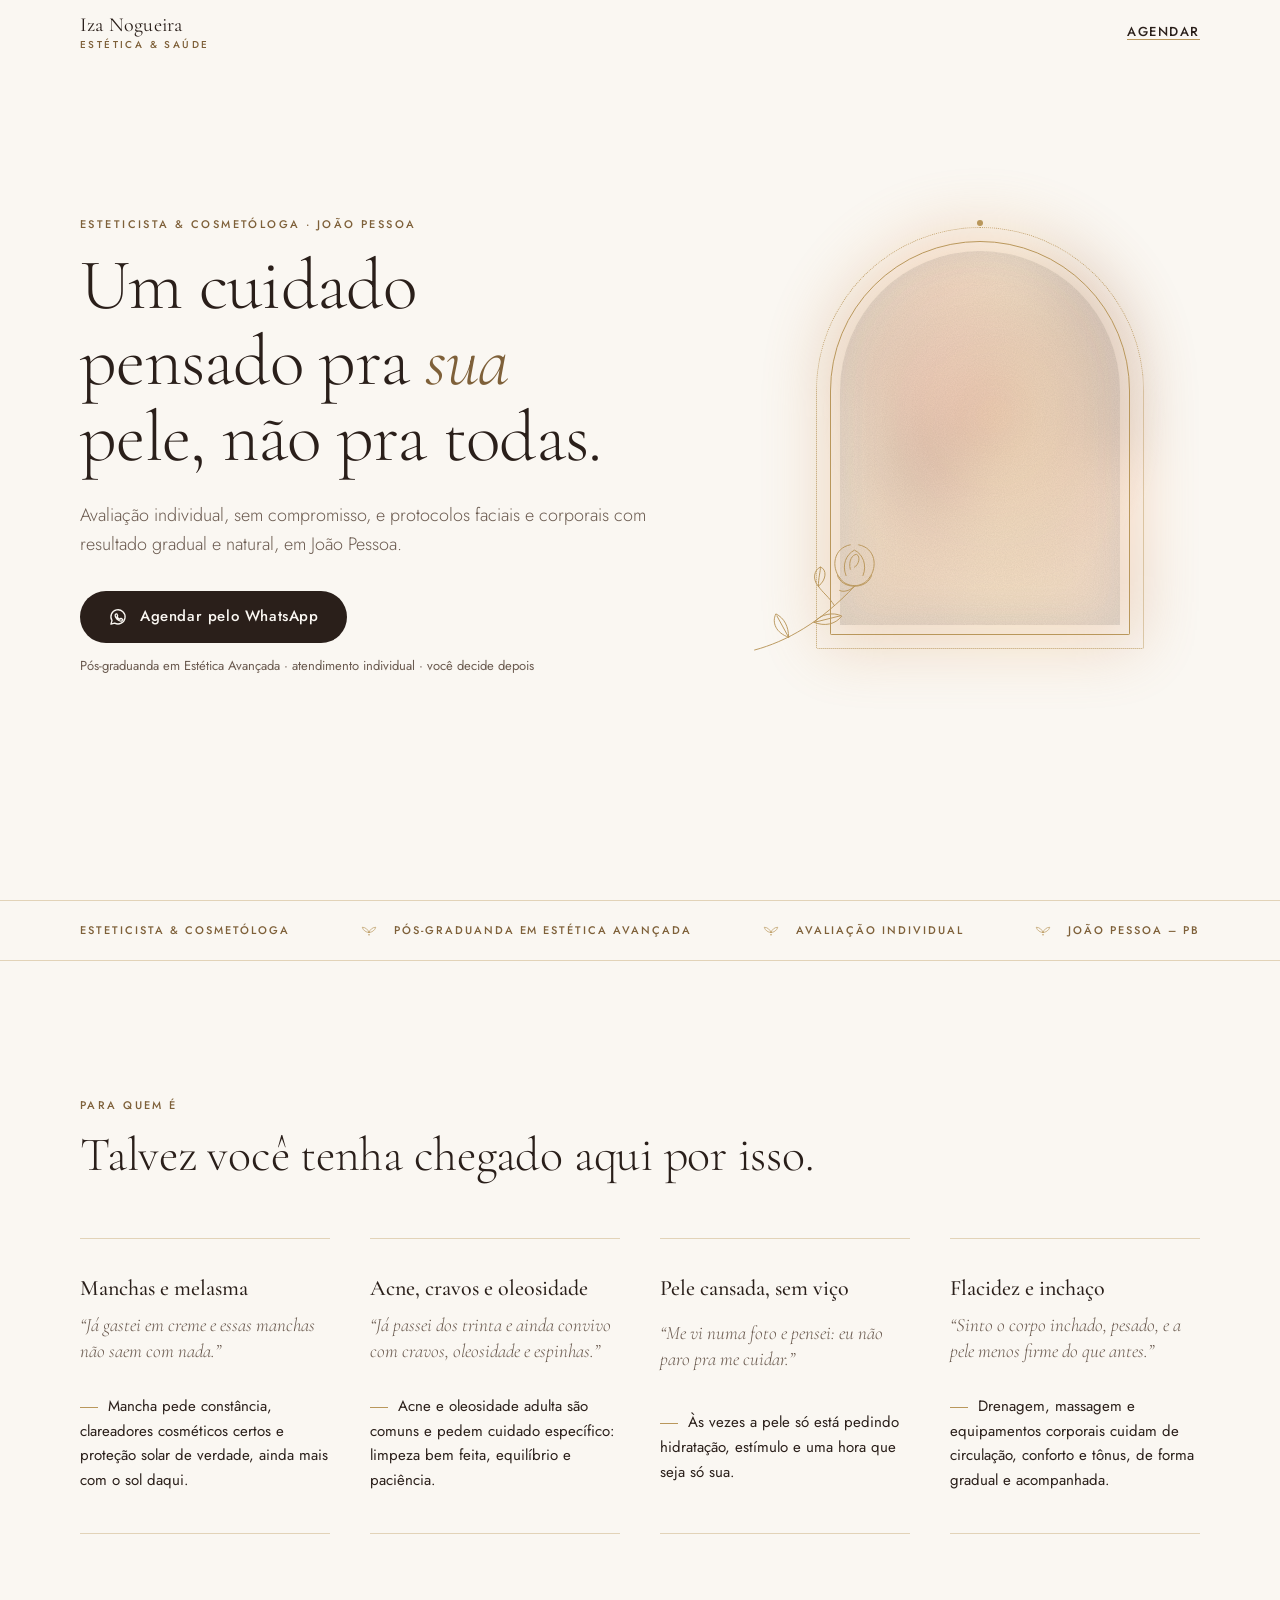
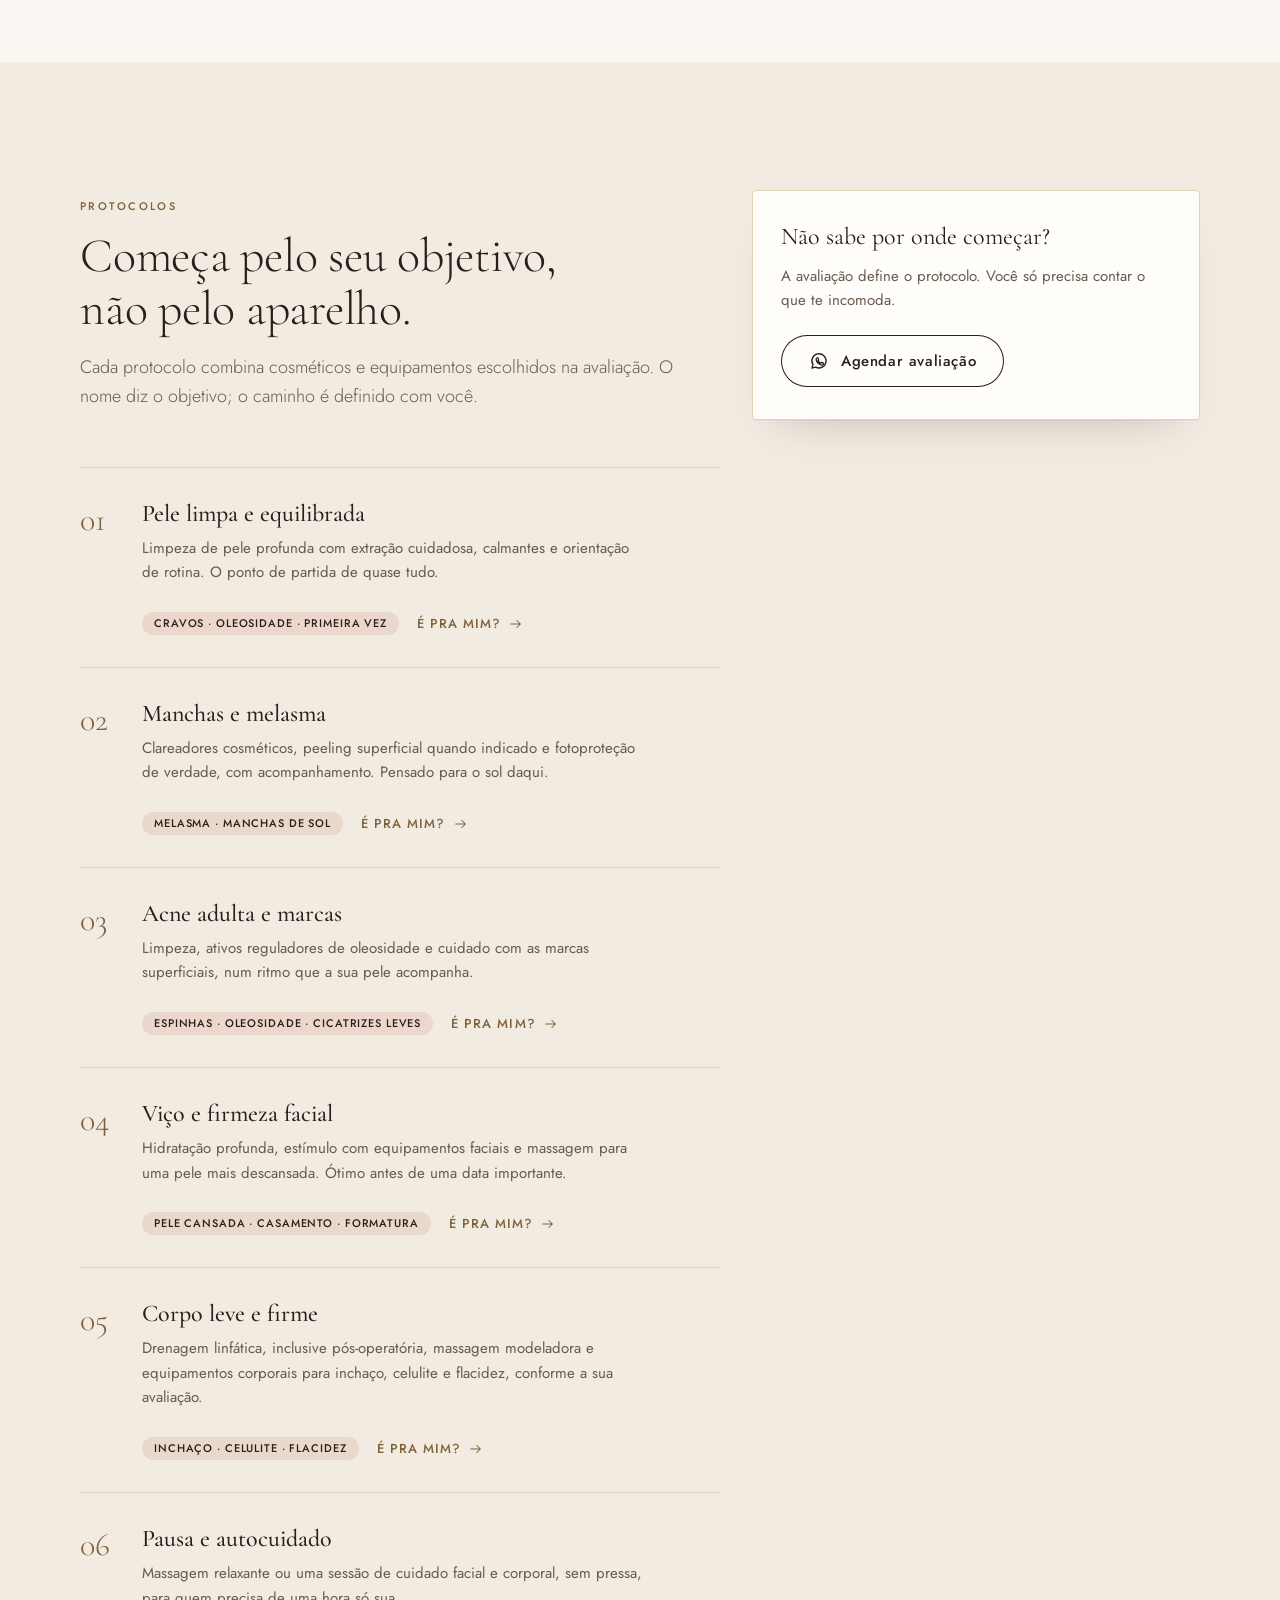
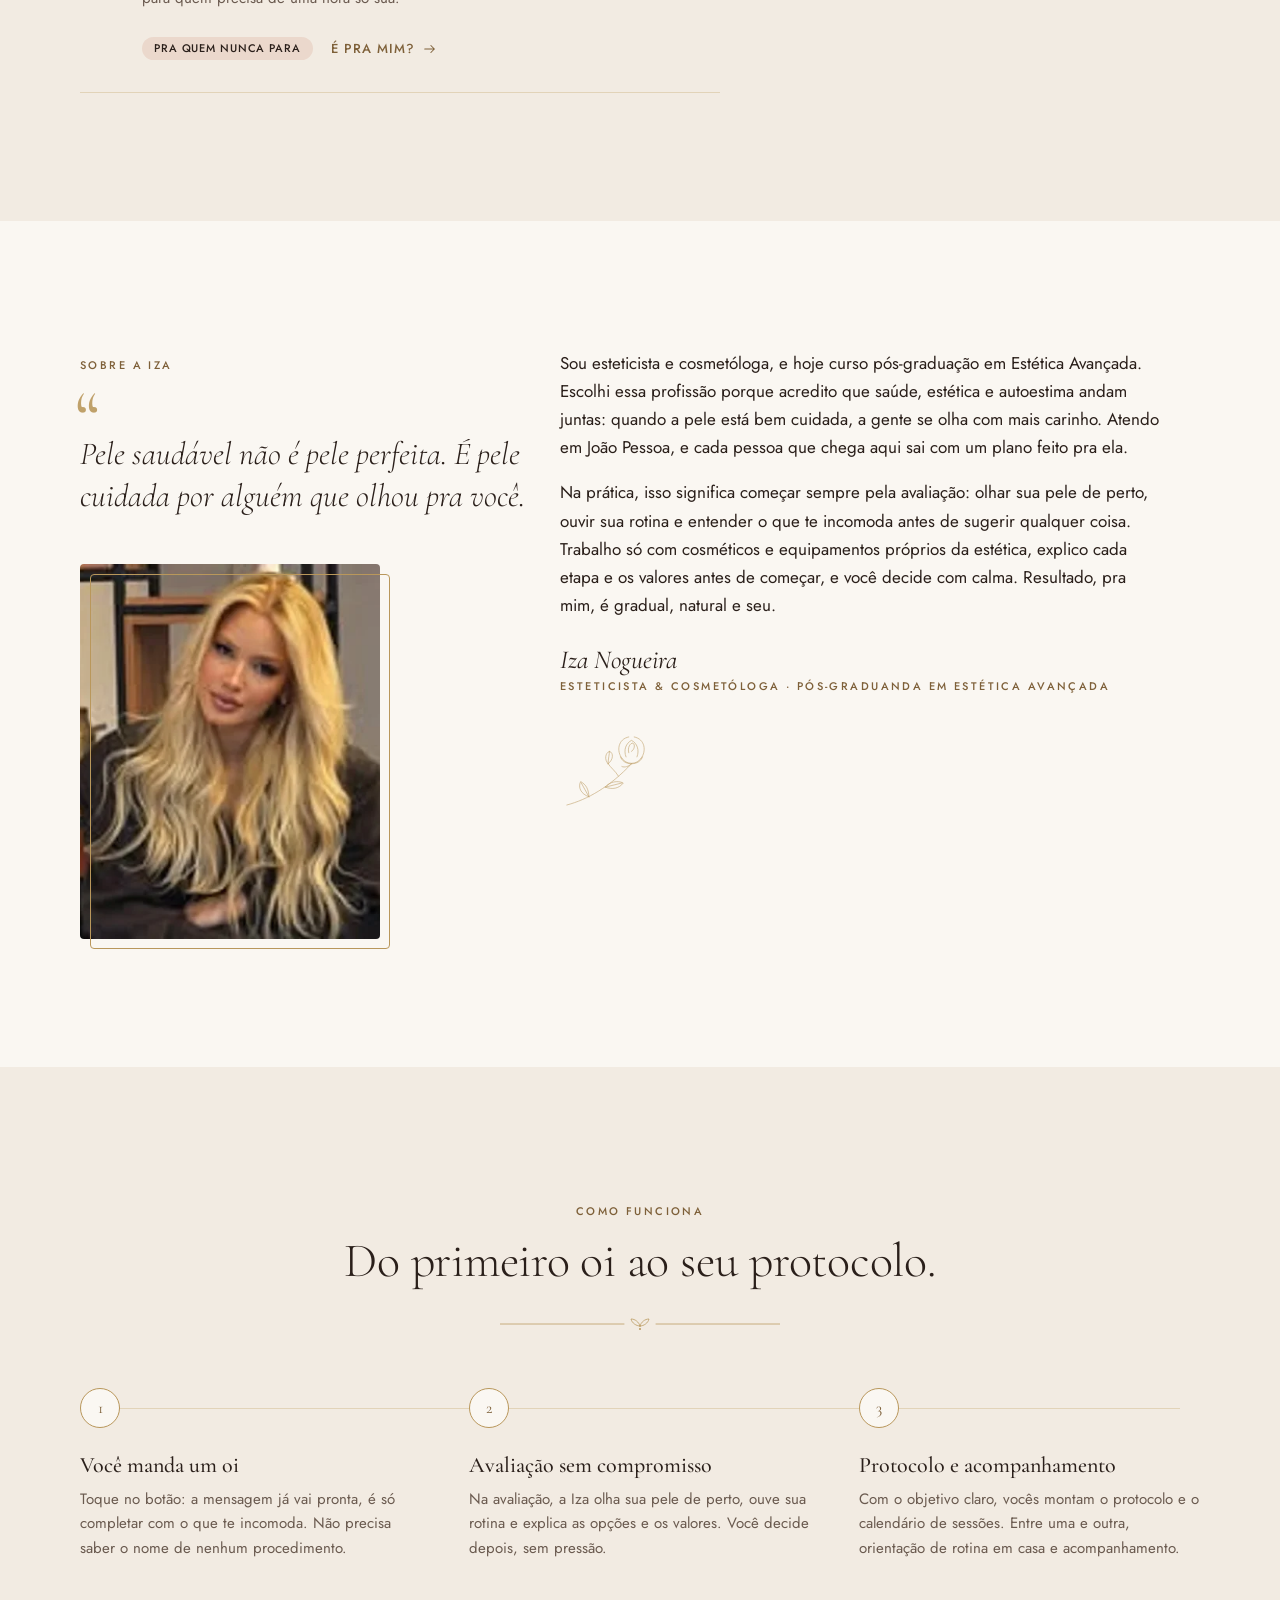
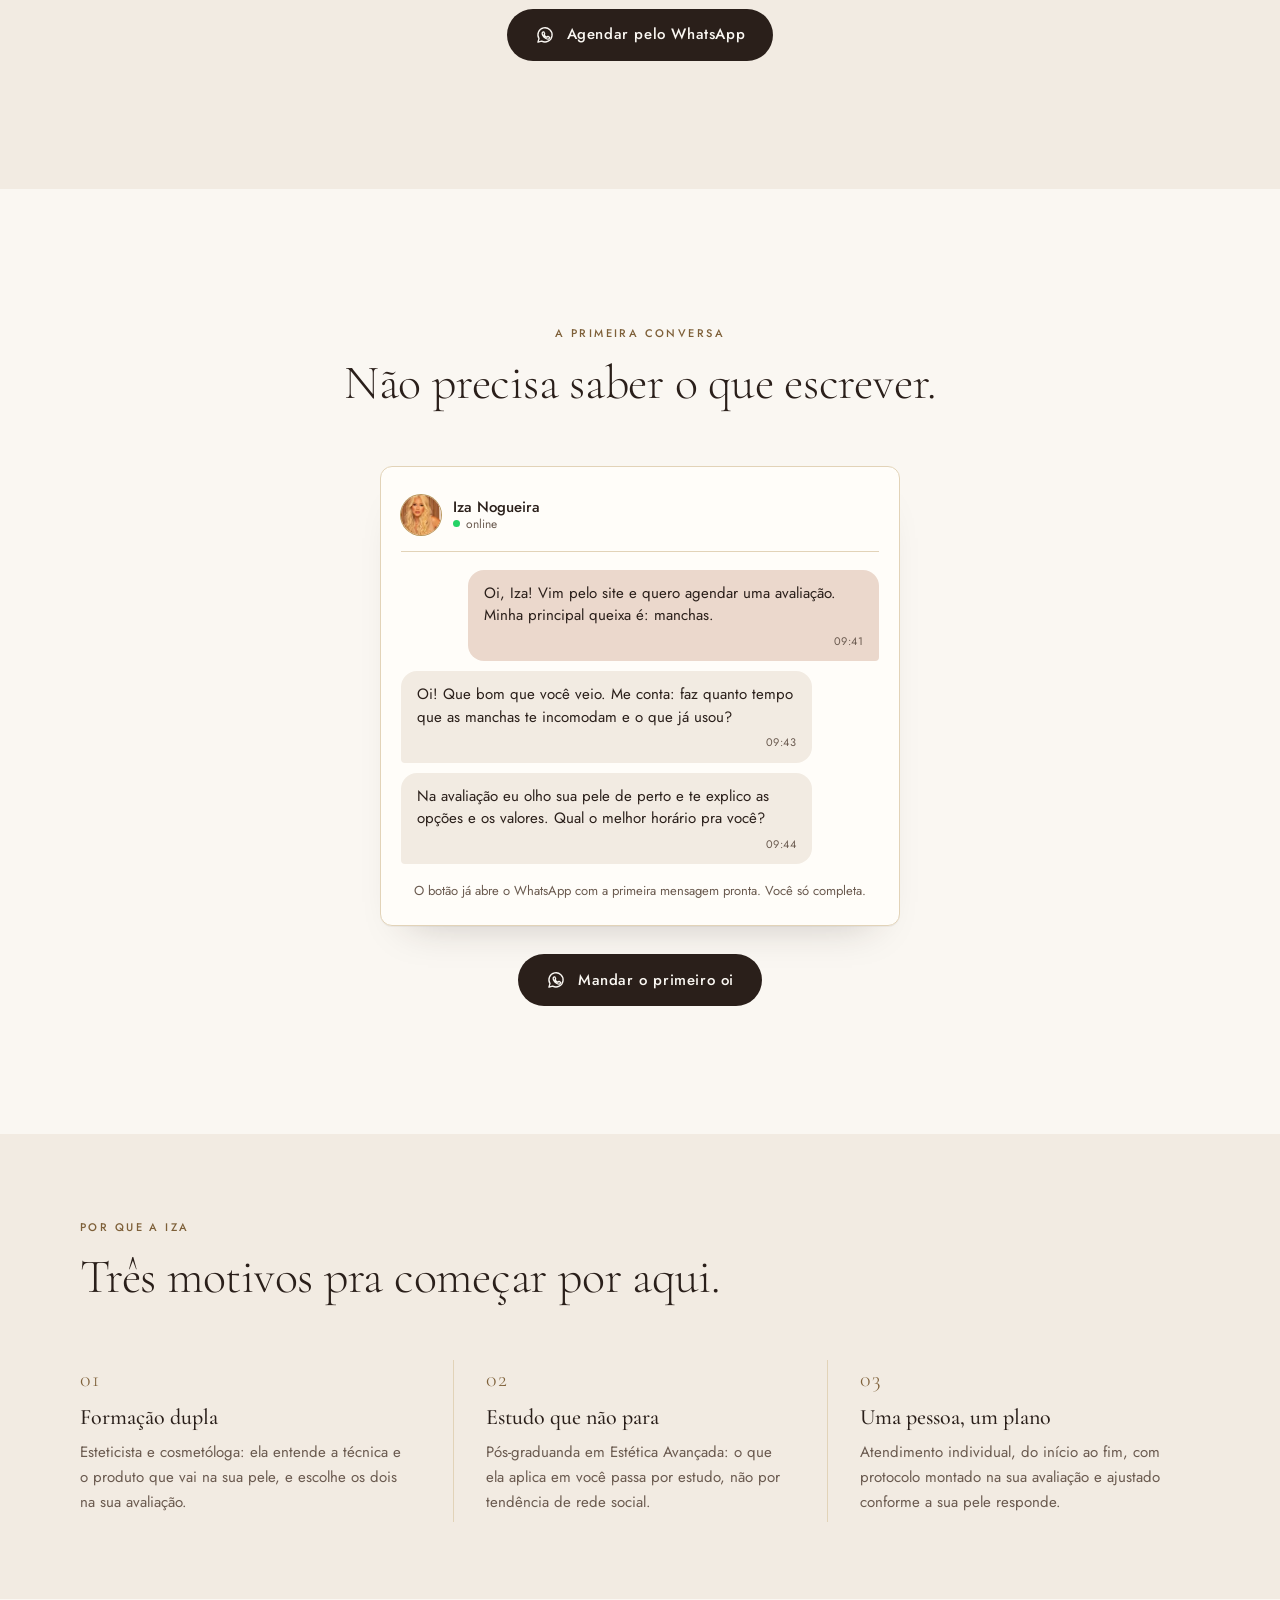
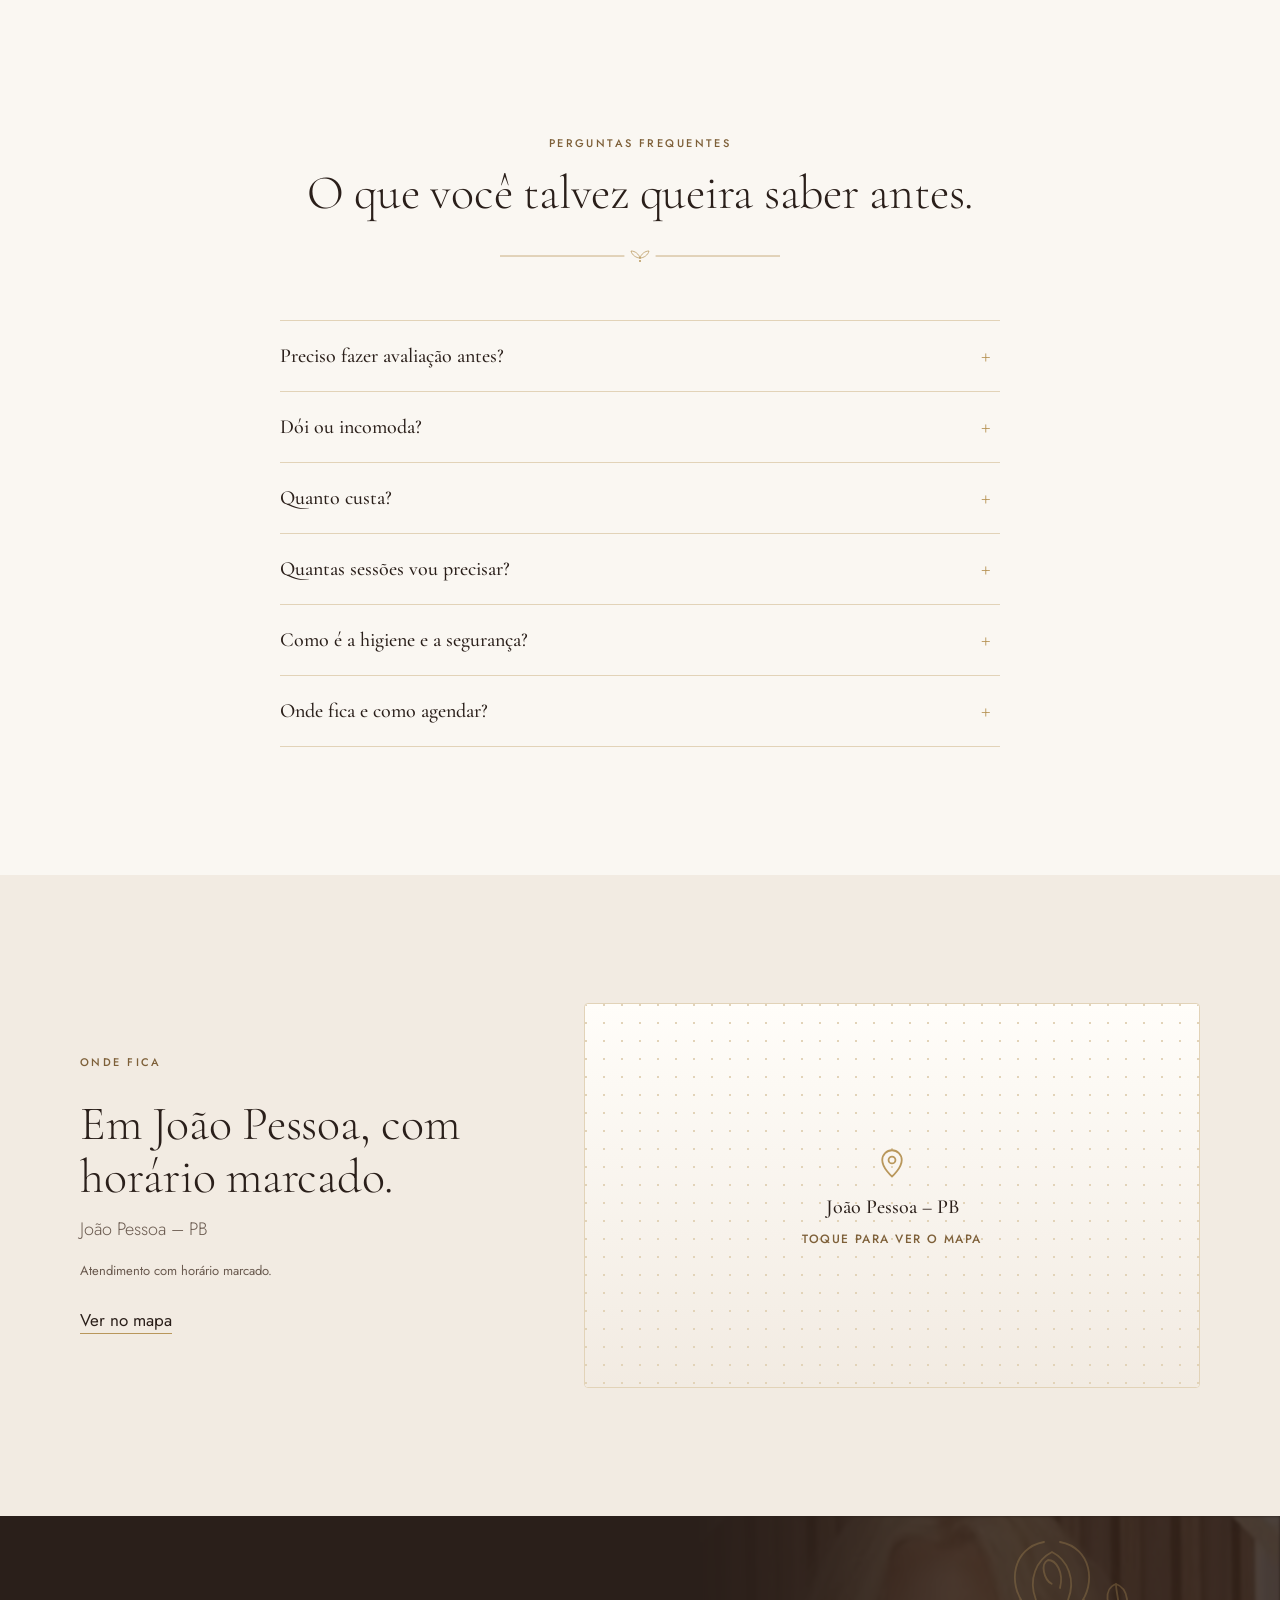
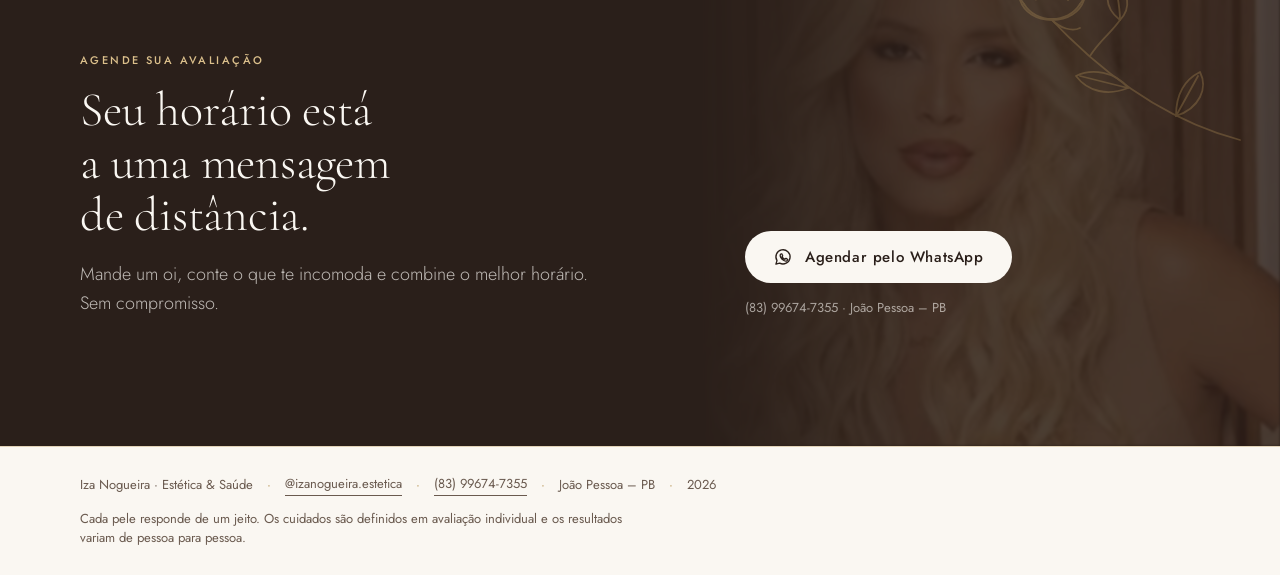
==== commit 2477b8c4: "Foto primeiro no celular, fontes locais, imagens responsivas, mapa sob demanda, galeria pronta Co-Au" ====
--- a/index.html
+++ b/index.html
@@ -27,11 +27,905 @@
   <link rel="icon" href="assets/favicon.svg" type="image/svg+xml">
   <link rel="apple-touch-icon" href="assets/apple-touch-icon.png">
 
-  <link rel="preconnect" href="https://fonts.googleapis.com">
-  <link rel="preconnect" href="https://fonts.gstatic.com" crossorigin>
-  <link href="https://fonts.googleapis.com/css2?family=Cormorant+Garamond:ital,wght@0,300;0,400;0,500;1,300;1,400&family=Jost:wght@300;400;500&display=swap" rel="stylesheet">
-  <link rel="preload" as="image" href="assets/iza-retrato.webp" type="image/webp" fetchpriority="high">
-  <link rel="stylesheet" href="styles.css">
+  <link rel="preload" as="font" href="assets/fonts/cormorant-garamond.woff2" type="font/woff2" crossorigin>
+  <link rel="preload" as="font" href="assets/fonts/jost.woff2" type="font/woff2" crossorigin>
+  <link rel="preload" as="image" imagesrcset="assets/iza-retrato-400.webp 400w, assets/iza-retrato-600.webp 600w, assets/iza-retrato-800.webp 800w" imagesizes="(min-width: 900px) 280px, 212px" type="image/webp" fetchpriority="high">
+  <style>
+/* ==========================================================================
+   Iza Nogueira | Estética & Saúde — landing page
+   Conceito: "papel de carta, não cartão de visita".
+   Marfim quente, serifa fina, ouro só como traço.
+   ========================================================================== */
+
+/* ---------- Fontes (hospedadas junto do site, subconjunto latino, variáveis) ---------- */
+@font-face {
+  font-family: "Cormorant Garamond";
+  font-style: normal;
+  font-weight: 300 700;
+  font-display: swap;
+  src: url("assets/fonts/cormorant-garamond.woff2") format("woff2");
+  unicode-range: U+0000-00FF, U+0131, U+0152-0153, U+02BB-02BC, U+02C6, U+02DA, U+02DC, U+0304, U+0308, U+0329, U+2000-206F, U+20AC, U+2122, U+2191, U+2193, U+2212, U+2215, U+FEFF, U+FFFD;
+}
+@font-face {
+  font-family: "Cormorant Garamond";
+  font-style: italic;
+  font-weight: 300 700;
+  font-display: swap;
+  src: url("assets/fonts/cormorant-garamond-italic.woff2") format("woff2");
+  unicode-range: U+0000-00FF, U+0131, U+0152-0153, U+02BB-02BC, U+02C6, U+02DA, U+02DC, U+0304, U+0308, U+0329, U+2000-206F, U+20AC, U+2122, U+2191, U+2193, U+2212, U+2215, U+FEFF, U+FFFD;
+}
+@font-face {
+  font-family: "Jost";
+  font-style: normal;
+  font-weight: 100 900;
+  font-display: swap;
+  src: url("assets/fonts/jost.woff2") format("woff2");
+  unicode-range: U+0000-00FF, U+0131, U+0152-0153, U+02BB-02BC, U+02C6, U+02DA, U+02DC, U+0304, U+0308, U+0329, U+2000-206F, U+20AC, U+2122, U+2191, U+2193, U+2212, U+2215, U+FEFF, U+FFFD;
+}
+
+/* ---------- Tokens ---------- */
+:root {
+  --bg: #FAF7F2;
+  --bg-alt: #F2EBE2;
+  --ink: #2A1F1A;
+  --ink-2: #6A5A4F;
+  --gold: #B9975B;
+  --gold-text: #7E6039;
+  --gold-soft: #E2D3B8;
+  --gold-dark: #DCC08C;
+  --nude: #EBD8CC;
+  --white: #FFFDF9;
+  --btn: #2A1F1A;
+  --btn-hover: #1C1410;
+  --btn-text: #FAF7F2;
+  --wa: #25D366;
+
+  --font-display: "Cormorant Garamond", Georgia, "Times New Roman", serif;
+  --font-sans: "Jost", system-ui, -apple-system, "Segoe UI", sans-serif;
+
+  --container: 1120px;
+  --gutter: 20px;
+  --section-y: 72px;
+  --title-gap: 40px;
+
+  --r-pill: 999px;
+  --r-card: 4px;
+
+  --shadow-card: 0 1px 0 rgba(42, 31, 26, .04), 0 24px 40px -28px rgba(42, 31, 26, .25);
+  --shadow-float: 0 10px 24px -8px rgba(42, 31, 26, .35);
+
+  --ease: cubic-bezier(.2, .7, .2, 1);
+  --header-h: 64px;
+}
+
+@media (min-width: 768px) {
+  :root { --gutter: 32px; --section-y: 104px; --title-gap: 48px; }
+}
+@media (min-width: 1024px) {
+  :root { --gutter: 48px; --section-y: 128px; --title-gap: 56px; }
+}
+
+/* ---------- Reset / base ---------- */
+*, *::before, *::after { box-sizing: border-box; }
+html {
+  -webkit-text-size-adjust: 100%;
+  scroll-behavior: smooth;
+  scroll-padding-top: calc(var(--header-h) + 16px);
+}
+body {
+  margin: 0;
+  background: var(--bg);
+  color: var(--ink);
+  font: 400 1rem/1.65 var(--font-sans);
+  -webkit-font-smoothing: antialiased;
+  -moz-osx-font-smoothing: grayscale;
+  text-rendering: optimizeLegibility;
+  overflow-x: hidden;
+}
+@media (min-width: 1024px) { body { font-size: 1.0625rem; } }
+
+img, svg, video { display: block; max-width: 100%; }
+img { height: auto; }
+a { color: inherit; text-decoration: none; }
+button { font: inherit; color: inherit; background: none; border: 0; cursor: pointer; }
+p { margin: 0 0 1em; }
+p:last-child { margin-bottom: 0; }
+ul, ol { margin: 0; padding: 0; list-style: none; }
+h1, h2, h3, h4 { margin: 0; font-weight: 300; }
+strong { font-weight: 500; }
+em { font-style: italic; }
+address { font-style: normal; }
+::selection { background: var(--gold-soft); color: var(--ink); }
+
+:focus-visible { outline: 2px solid var(--gold-text); outline-offset: 3px; border-radius: 2px; }
+.btn:focus-visible, .fab:focus-visible { border-radius: var(--r-pill); }
+
+.visually-hidden {
+  position: absolute !important; width: 1px; height: 1px; padding: 0; margin: -1px;
+  overflow: hidden; clip: rect(0 0 0 0); white-space: nowrap; border: 0;
+}
+
+/* ---------- Tipografia ---------- */
+.h1, h1 {
+  font: 300 clamp(2.5rem, 7.5vw, 4.5rem) / 1.05 var(--font-display);
+  letter-spacing: -.01em;
+  text-wrap: balance;
+}
+.h2, h2 {
+  font: 300 clamp(2rem, 4.5vw, 3rem) / 1.1 var(--font-display);
+  letter-spacing: -.005em;
+  text-wrap: balance;
+}
+.h3, h3 { font: 500 1.5rem / 1.2 var(--font-display); }
+h1 em, h2 em { font-style: italic; font-weight: 300; color: var(--gold-text); }
+
+.lead { font: 300 1.125rem / 1.6 var(--font-sans); color: var(--ink-2); max-width: 60ch; text-wrap: pretty; }
+.caption { font: 400 .8125rem / 1.45 var(--font-sans); color: var(--ink-2); }
+.eyebrow {
+  display: inline-block;
+  font: 500 .6875rem / 1 var(--font-sans);
+  text-transform: uppercase;
+  letter-spacing: .22em;
+  color: var(--gold-text);
+  margin-bottom: 18px;
+}
+.quote { font: italic 300 1.375rem / 1.4 var(--font-display); text-wrap: pretty; }
+.num { font: 300 2.75rem / 1 var(--font-display); color: var(--gold-text); font-variant-numeric: tabular-nums; }
+.prose p { max-width: 60ch; text-wrap: pretty; }
+.measure { max-width: 680px; }
+
+/* Link com sublinhado que cresce */
+.link {
+  background-image: linear-gradient(currentColor, currentColor);
+  background-size: 100% 1px;
+  background-position: 0 100%;
+  background-repeat: no-repeat;
+  padding-bottom: 2px;
+  transition: background-size .25s var(--ease), color .2s;
+}
+.link:hover { background-size: 100% 2px; }
+.link--gold { background-image: linear-gradient(var(--gold), var(--gold)); }
+
+/* ---------- Layout ---------- */
+.container {
+  width: 100%;
+  max-width: calc(var(--container) + var(--gutter) * 2);
+  margin-inline: auto;
+  padding-inline: var(--gutter);
+}
+.section { padding-block: var(--section-y); position: relative; }
+.section--alt { background: var(--bg-alt); }
+.section--dark { background: var(--ink); color: var(--bg); }
+.section--tight { padding-block: calc(var(--section-y) * .6); }
+.section-head { margin-bottom: var(--title-gap); }
+.section-head--center { text-align: center; margin-inline: auto; max-width: 680px; }
+.section-head .lead { margin-top: 18px; }
+.section-head--center .lead { margin-inline: auto; }
+
+.grid { display: grid; gap: 32px; }
+@media (min-width: 900px) {
+  .grid--12 { grid-template-columns: repeat(12, minmax(0, 1fr)); align-items: start; }
+  .col-5 { grid-column: span 5; }
+  .col-6 { grid-column: span 6; }
+  .col-7 { grid-column: span 7; }
+}
+
+.hairline { border: 0; border-top: 1px solid var(--gold-soft); margin: 0; }
+
+/* Ornamentos */
+.orn { display: inline-block; color: var(--gold); line-height: 0; }
+.orn svg { width: 100%; height: auto; }
+.divider { display: flex; justify-content: center; color: var(--gold); margin: 28px auto 0; }
+.divider svg { width: min(280px, 70vw); height: auto; }
+
+/* Tags */
+.tag {
+  display: inline-block;
+  padding: 6px 12px;
+  border-radius: var(--r-pill);
+  background: var(--nude);
+  color: var(--ink);
+  font: 500 .6875rem / 1 var(--font-sans);
+  letter-spacing: .08em;
+  text-transform: uppercase;
+  white-space: nowrap;
+}
+
+/* ---------- Botões ---------- */
+.btn {
+  display: inline-flex;
+  align-items: center;
+  justify-content: center;
+  gap: 12px;
+  min-height: 52px;
+  padding: 0 28px;
+  border-radius: var(--r-pill);
+  background: var(--btn);
+  color: var(--btn-text);
+  font: 500 .9375rem / 1 var(--font-sans);
+  letter-spacing: .04em;
+  text-decoration: none;
+  white-space: nowrap;
+  transition: background-color .2s, color .2s, transform .2s var(--ease), box-shadow .2s;
+}
+.btn svg { width: 20px; height: 20px; flex: 0 0 auto; transition: transform .2s var(--ease); }
+.btn:hover { background: var(--btn-hover); transform: translateY(-1px); }
+.btn:hover svg { transform: translateX(2px); }
+.btn:active { transform: translateY(0); }
+
+.btn--ghost { background: transparent; color: var(--ink); box-shadow: inset 0 0 0 1px var(--ink); }
+.btn--ghost:hover { background: var(--ink); color: var(--btn-text); }
+
+.btn--invert { background: var(--bg); color: var(--ink); }
+.btn--invert:hover { background: var(--white); color: var(--ink); }
+
+.btn--block { width: 100%; }
+@media (min-width: 600px) { .btn--block { width: auto; } }
+
+.btn-note { display: block; margin-top: 14px; }
+
+/* ---------- Header ---------- */
+.header {
+  position: sticky;
+  top: 0;
+  z-index: 40;
+  height: var(--header-h);
+  display: flex;
+  align-items: center;
+  background: transparent;
+  transition: background-color .3s, box-shadow .3s, backdrop-filter .3s;
+}
+.header.is-scrolled {
+  background: rgba(250, 247, 242, .86);
+  -webkit-backdrop-filter: saturate(140%) blur(10px);
+  backdrop-filter: saturate(140%) blur(10px);
+  box-shadow: 0 1px 0 var(--gold-soft);
+}
+.header .container { display: flex; align-items: center; justify-content: space-between; }
+.brand { display: flex; flex-direction: column; line-height: 1; gap: 5px; }
+.brand__name { font: 400 1.25rem / 1 var(--font-display); letter-spacing: .01em; }
+.brand__tag { font: 500 .625rem / 1 var(--font-sans); letter-spacing: .24em; text-transform: uppercase; color: var(--gold-text); }
+.header__cta { display: none; font: 500 .8125rem / 1 var(--font-sans); letter-spacing: .12em; text-transform: uppercase; }
+@media (min-width: 768px) { .header__cta { display: inline-block; } }
+
+/* ---------- Hero ---------- */
+.hero {
+  position: relative;
+  padding-top: 8px;
+  padding-bottom: var(--section-y);
+  overflow: hidden;
+}
+.hero__grid { display: grid; gap: 28px; }
+/* No celular a foto vem primeiro: ela é a marca. */
+.hero__media { order: -1; }
+@media (min-width: 900px) { .hero__media { order: 0; } }
+.hero__text { position: relative; z-index: 1; }
+.hero__text .eyebrow { text-wrap: balance; }
+@media (max-width: 420px) { .hero__text .eyebrow { font-size: .625rem; letter-spacing: .16em; } }
+.hero__text h1 { margin-bottom: 22px; }
+.hero__text .lead { margin-bottom: 32px; }
+.hero__ctas { display: flex; flex-direction: column; align-items: flex-start; gap: 14px; }
+
+@media (min-width: 900px) {
+  .hero { padding-top: 48px; min-height: calc(100svh - var(--header-h)); display: flex; align-items: center; }
+  .hero > .container { width: 100%; }
+  .hero__grid { grid-template-columns: 7fr 5fr; align-items: center; gap: 64px; }
+  .hero__text h1 { margin-bottom: 26px; }
+}
+
+/* Foto em arco */
+.hero__media { position: relative; display: flex; justify-content: center; }
+.portrait {
+  --w: 196px;
+  position: relative;
+  width: var(--w);
+  aspect-ratio: 3 / 4;
+  margin-inline: auto;
+  margin-top: 34px;
+  margin-bottom: 22px;
+  isolation: isolate;
+}
+@media (min-height: 760px) and (max-width: 899px) { .portrait { --w: 212px; } }
+@media (min-width: 900px) { .portrait { --w: 280px; margin-top: 36px; margin-bottom: 44px; } }
+
+.portrait__blob {
+  position: absolute;
+  inset: -22% -40% -10% -30%;
+  background: radial-gradient(closest-side, var(--nude), transparent 72%);
+  opacity: .55;
+  z-index: -3;
+  pointer-events: none;
+}
+.portrait__halo {
+  position: absolute;
+  inset: 0;
+  border-radius: var(--r-pill) var(--r-pill) var(--r-card) var(--r-card);
+  background-size: cover;
+  background-position: 50% 20%;
+  transform: scale(1.12);
+  filter: blur(28px);
+  opacity: .32;
+  z-index: -2;
+  pointer-events: none;
+}
+.portrait picture, .about__photo picture { display: block; width: 100%; height: 100%; }
+.portrait__img {
+  position: relative;
+  width: 100%;
+  height: 100%;
+  object-fit: cover;
+  object-position: 50% 18%;
+  border-radius: var(--r-pill) var(--r-pill) var(--r-card) var(--r-card);
+  filter: sepia(.06) saturate(1.05) contrast(.97);
+  z-index: 1;
+}
+.portrait__frame,
+.portrait__frame--dots {
+  position: absolute;
+  inset: -10px;
+  border: 1px solid var(--gold);
+  border-radius: 999px 999px 8px 8px;
+  z-index: 0;
+  pointer-events: none;
+}
+.portrait__frame--dots {
+  inset: -24px;
+  border: 1px dotted var(--gold);
+  border-radius: 999px 999px 12px 12px;
+  opacity: .9;
+}
+.portrait__dot {
+  position: absolute;
+  top: -31px;
+  left: 50%;
+  width: 6px;
+  height: 6px;
+  margin-left: -3px;
+  border-radius: 50%;
+  background: var(--gold);
+  z-index: 2;
+}
+.portrait__grain {
+  position: absolute;
+  inset: 0;
+  border-radius: var(--r-pill) var(--r-pill) var(--r-card) var(--r-card);
+  background-image: url("data:image/svg+xml;utf8,<svg xmlns='http://www.w3.org/2000/svg' width='160' height='160'><filter id='n'><feTurbulence type='fractalNoise' baseFrequency='.9' numOctaves='2' stitchTiles='stitch'/><feColorMatrix values='0 0 0 0 0  0 0 0 0 0  0 0 0 0 0  0 0 0 .9 0'/></filter><rect width='100%' height='100%' filter='url(%23n)'/></svg>");
+  background-size: 160px 160px;
+  opacity: .07;
+  mix-blend-mode: multiply;
+  z-index: 2;
+  pointer-events: none;
+}
+.portrait__vignette {
+  position: absolute;
+  inset: 0;
+  border-radius: var(--r-pill) var(--r-pill) var(--r-card) var(--r-card);
+  box-shadow: inset 0 0 40px rgba(42, 31, 26, .12);
+  z-index: 2;
+  pointer-events: none;
+}
+.portrait__rose {
+  position: absolute;
+  left: -64px;
+  bottom: -26px;
+  width: 124px;
+  z-index: 3;
+  pointer-events: none;
+}
+@media (min-width: 900px) { .portrait__rose { left: -96px; bottom: -34px; width: 170px; } }
+
+/* ---------- Barra de credenciais ---------- */
+.creds {
+  border-top: 1px solid var(--gold-soft);
+  border-bottom: 1px solid var(--gold-soft);
+  padding-block: 22px;
+}
+.creds__list {
+  display: grid;
+  grid-template-columns: 1fr 1fr;
+  gap: 14px 24px;
+}
+.creds__item {
+  font: 500 .6875rem / 1.4 var(--font-sans);
+  letter-spacing: .18em;
+  text-transform: uppercase;
+  color: var(--gold-text);
+  display: flex;
+  align-items: center;
+  gap: 16px;
+}
+.creds__item .orn { display: none; width: 18px; flex: 0 0 auto; }
+@media (min-width: 900px) {
+  .creds__list { display: flex; justify-content: space-between; align-items: center; gap: 24px; }
+  .creds__item { white-space: nowrap; }
+  .creds__item + .creds__item .orn { display: inline-block; }
+}
+
+/* ---------- O que você sente ---------- */
+.concerns { display: grid; gap: 0; }
+.concern {
+  padding: 28px 0;
+  border-top: 1px solid var(--gold-soft);
+  display: grid;
+  gap: 10px;
+}
+.concern:last-child { border-bottom: 1px solid var(--gold-soft); }
+.concern__title { font: 500 1.375rem / 1.2 var(--font-display); }
+.concern__voice { font: italic 300 1.1875rem / 1.4 var(--font-display); color: var(--ink-2); }
+.concern__answer { font-size: .9375rem; color: var(--ink); max-width: 46ch; }
+.concern__answer::before {
+  content: "";
+  display: inline-block;
+  width: 18px;
+  height: 1px;
+  background: var(--gold);
+  vertical-align: middle;
+  margin-right: 10px;
+}
+@media (min-width: 768px) {
+  .concerns { grid-template-columns: 1fr 1fr; column-gap: 48px; }
+  .concern:nth-last-child(2) { border-bottom: 1px solid var(--gold-soft); }
+  .concern { padding: 34px 0; }
+}
+@media (min-width: 1024px) {
+  .concerns { grid-template-columns: repeat(4, 1fr); column-gap: 40px; }
+  .concern { border-bottom: 1px solid var(--gold-soft); padding: 36px 0 40px; }
+}
+
+/* ---------- Protocolos ---------- */
+.protocols { border-top: 1px solid var(--gold-soft); }
+.protocol {
+  display: grid;
+  grid-template-columns: auto 1fr;
+  column-gap: 20px;
+  row-gap: 8px;
+  padding: 28px 0;
+  border-bottom: 1px solid var(--gold-soft);
+  align-items: start;
+}
+.protocol__num { font: 300 1.75rem / 1 var(--font-display); color: var(--gold-text); padding-top: 4px; transition: color .25s; min-width: 2ch; }
+.protocol__body { display: grid; gap: 8px; }
+.protocol__title {
+  font: 500 1.5rem / 1.15 var(--font-display);
+  display: flex;
+  align-items: center;
+  gap: 0;
+}
+.protocol__title::before {
+  content: "";
+  display: inline-block;
+  width: 0;
+  height: 1px;
+  background: var(--gold);
+  transition: width .3s var(--ease), margin-right .3s var(--ease);
+  margin-right: 0;
+}
+.protocol__desc { color: var(--ink-2); font-size: .9375rem; max-width: 56ch; }
+.protocol__meta { display: flex; flex-wrap: wrap; align-items: center; gap: 12px 18px; margin-top: 4px; }
+.protocol__link {
+  font: 500 .8125rem / 1 var(--font-sans);
+  letter-spacing: .08em;
+  text-transform: uppercase;
+  color: var(--gold-text);
+  display: inline-flex;
+  align-items: center;
+  gap: 8px;
+}
+.protocol__link svg { width: 14px; height: 14px; transition: transform .2s var(--ease); }
+.protocol__link:hover svg { transform: translateX(3px); }
+
+@media (hover: hover) {
+  .protocol:hover .protocol__num { color: var(--gold); }
+  .protocol:hover .protocol__title::before { width: 24px; margin-right: 12px; }
+}
+@media (min-width: 900px) {
+  .protocol { column-gap: 32px; padding: 32px 0; }
+  .protocol__num { font-size: 2rem; }
+}
+
+.aside-card {
+  padding: 32px 28px;
+  border: 1px solid var(--gold-soft);
+  border-radius: var(--r-card);
+  background: var(--white);
+  box-shadow: var(--shadow-card);
+}
+.aside-card h3 { margin-bottom: 12px; font-weight: 400; }
+.aside-card p { color: var(--ink-2); margin-bottom: 22px; font-size: .9375rem; }
+@media (min-width: 900px) {
+  .aside-card { position: sticky; top: calc(var(--header-h) + 32px); }
+}
+
+/* ---------- Sobre ---------- */
+.about__quote { position: relative; padding-top: 44px; }
+.about__quote::before {
+  content: "\201C";
+  position: absolute;
+  top: -10px;
+  left: -6px;
+  font: 300 5rem / 1 var(--font-display);
+  color: var(--gold);
+  opacity: .9;
+}
+.about__quote .quote { font-size: clamp(1.5rem, 3vw, 2rem); line-height: 1.3; }
+.about__photo {
+  position: relative;
+  width: min(100%, 300px);
+  aspect-ratio: 4 / 5;
+  margin-top: 36px;
+}
+.about__photo img {
+  width: 100%; height: 100%; object-fit: cover; object-position: 50% 25%;
+  border-radius: var(--r-card);
+  filter: sepia(.06) saturate(1.05) contrast(.97);
+}
+.about__photo::after {
+  content: "";
+  position: absolute;
+  inset: 0;
+  transform: translate(10px, 10px);
+  border: 1px solid var(--gold);
+  border-radius: var(--r-card);
+  pointer-events: none;
+}
+.signature { margin-top: 28px; display: grid; gap: 8px; }
+.signature__name { font: italic 400 1.625rem / 1 var(--font-display); }
+.signature .eyebrow { margin: 0; }
+.about__rose { width: 110px; margin-top: 36px; opacity: .85; margin-left: auto; }
+@media (min-width: 900px) {
+  .about__photo { margin-top: 48px; }
+}
+
+/* ---------- Galeria "O espaço" (oculta até existirem fotos) ---------- */
+.gallery { display: grid; grid-template-columns: 1fr 1fr; gap: 12px; }
+.gallery figure { margin: 0; position: relative; }
+.gallery img {
+  width: 100%; aspect-ratio: 4 / 5; object-fit: cover; border-radius: var(--r-card);
+  filter: sepia(.06) saturate(1.05) contrast(.97);
+}
+.gallery figure:first-child { grid-column: 1 / -1; }
+.gallery figure:first-child img { aspect-ratio: 16 / 10; }
+.gallery figcaption { margin-top: 10px; }
+.gallery figcaption .eyebrow { margin: 0; }
+@media (min-width: 900px) {
+  .gallery { grid-template-columns: 5fr 4fr 4fr; gap: 24px; align-items: end; }
+  .gallery figure:first-child { grid-column: auto; }
+  .gallery figure:first-child img { aspect-ratio: 4 / 5; }
+  .gallery figure:nth-child(2) { margin-bottom: 48px; }
+}
+
+/* ---------- Como funciona ---------- */
+.steps { position: relative; display: grid; gap: 36px; padding-left: 60px; }
+.steps::before {
+  content: "";
+  position: absolute;
+  left: 20px;
+  top: 20px;
+  bottom: 20px;
+  width: 1px;
+  background: var(--gold-soft);
+}
+.step { position: relative; }
+.step__n {
+  position: absolute;
+  left: -60px;
+  top: 0;
+  width: 40px;
+  height: 40px;
+  border-radius: 50%;
+  border: 1px solid var(--gold);
+  background: var(--bg);
+  display: grid;
+  place-items: center;
+  font: 400 1rem / 1 var(--font-display);
+  color: var(--gold-text);
+}
+.step h3 { font-size: 1.375rem; margin-bottom: 8px; padding-top: 8px; }
+.step p { color: var(--ink-2); font-size: .9375rem; max-width: 40ch; }
+@media (min-width: 900px) {
+  .steps { grid-template-columns: repeat(3, 1fr); gap: 48px; padding-left: 0; }
+  .steps::before { left: 20px; right: 20px; top: 20px; bottom: auto; width: auto; height: 1px; }
+  .step { padding-top: 64px; }
+  .step__n { left: 0; }
+  .step__n::after {
+    content: "";
+    position: absolute;
+    right: -4px;
+    top: 50%;
+    width: 6px;
+    height: 6px;
+    margin-top: -3px;
+    border-radius: 50%;
+    background: var(--gold);
+    transform: translateX(100%);
+    opacity: 0;
+  }
+  .step h3 { padding-top: 0; }
+}
+.steps-cta { margin-top: 48px; display: flex; flex-direction: column; gap: 14px; align-items: flex-start; }
+@media (min-width: 900px) { .steps-cta { align-items: center; text-align: center; } }
+
+/* ---------- Primeira conversa ---------- */
+.chat {
+  max-width: 520px;
+  margin-inline: auto;
+  padding: 28px 20px 24px;
+  border: 1px solid var(--gold-soft);
+  border-radius: 12px;
+  background: var(--white);
+  box-shadow: var(--shadow-card);
+  position: relative;
+}
+.chat__head {
+  display: flex; align-items: center; gap: 12px;
+  padding-bottom: 16px; margin-bottom: 18px;
+  border-bottom: 1px solid var(--gold-soft);
+}
+.chat__avatar {
+  width: 40px; height: 40px; border-radius: 50%; overflow: hidden; flex: 0 0 auto;
+  box-shadow: 0 0 0 1px var(--gold);
+}
+.chat__avatar img { width: 100%; height: 100%; object-fit: cover; object-position: 50% 20%; }
+.chat__who { display: grid; gap: 3px; line-height: 1; }
+.chat__who strong { font: 500 .9375rem / 1 var(--font-sans); }
+.chat__who span { font: 400 .75rem / 1 var(--font-sans); color: var(--ink-2); display: inline-flex; align-items: center; gap: 6px; }
+.chat__who span::before { content: ""; width: 7px; height: 7px; border-radius: 50%; background: var(--wa); display: inline-block; }
+.chat__stream { display: grid; gap: 10px; }
+.bubble {
+  max-width: 86%;
+  padding: 12px 16px;
+  border-radius: 16px 16px 16px 4px;
+  background: var(--bg-alt);
+  font-size: .9375rem;
+  line-height: 1.5;
+  position: relative;
+}
+.bubble--me {
+  justify-self: end;
+  background: var(--nude);
+  border-radius: 16px 16px 4px 16px;
+}
+.bubble time {
+  display: block;
+  margin-top: 6px;
+  font-size: .6875rem;
+  color: var(--ink-2);
+  text-align: right;
+  letter-spacing: .04em;
+}
+.chat__note { text-align: center; margin-top: 18px; }
+.chat__cta { display: flex; justify-content: center; margin-top: 28px; }
+
+/* ---------- Por que a Iza ---------- */
+.reasons { display: grid; gap: 0; }
+.reason { padding: 28px 0; border-top: 1px solid var(--gold-soft); }
+.reason:last-child { border-bottom: 1px solid var(--gold-soft); }
+.reason__n { display: block; font: 300 1.375rem / 1 var(--font-display); letter-spacing: .04em; color: var(--gold-text); margin-bottom: 14px; }
+.reason h3 { font-size: 1.375rem; margin-bottom: 10px; }
+.reason p { color: var(--ink-2); font-size: .9375rem; max-width: 40ch; }
+@media (min-width: 900px) {
+  .reasons { grid-template-columns: repeat(3, 1fr); }
+  .reason { padding: 8px 40px 8px 0; border: 0; border-left: 1px solid var(--gold-soft); padding-left: 32px; }
+  .reason:first-child { border-left: 0; padding-left: 0; }
+  .reason:last-child { border-bottom: 0; padding-right: 0; }
+}
+
+/* ---------- Depoimentos (oculto até existirem reais) ---------- */
+.testimonials {
+  display: flex;
+  gap: 24px;
+  overflow-x: auto;
+  scroll-snap-type: x mandatory;
+  scrollbar-width: none;
+  margin-inline: calc(var(--gutter) * -1);
+  padding-inline: var(--gutter);
+  padding-bottom: 8px;
+}
+.testimonials::-webkit-scrollbar { display: none; }
+.testimonial {
+  flex: 0 0 85%;
+  scroll-snap-align: start;
+  padding: 8px 0;
+}
+.testimonial .quote { font-size: 1.25rem; margin-bottom: 18px; }
+.testimonial__who { display: grid; gap: 4px; }
+.testimonial__who .eyebrow { margin: 0; }
+@media (min-width: 900px) {
+  .testimonials { display: grid; grid-template-columns: repeat(3, 1fr); gap: 0; overflow: visible; margin: 0; padding: 0; }
+  .testimonial { flex: none; padding: 8px 40px 8px 32px; border-left: 1px solid var(--gold-soft); }
+  .testimonial:first-child { border-left: 0; padding-left: 0; }
+  .testimonial:last-child { padding-right: 0; }
+}
+
+/* ---------- FAQ ---------- */
+.faq { max-width: 720px; margin-inline: auto; border-top: 1px solid var(--gold-soft); }
+.faq details { border-bottom: 1px solid var(--gold-soft); }
+.faq summary {
+  list-style: none;
+  cursor: pointer;
+  display: flex;
+  align-items: flex-start;
+  justify-content: space-between;
+  gap: 20px;
+  padding: 22px 0;
+  font: 500 1.25rem / 1.3 var(--font-display);
+}
+.faq summary::-webkit-details-marker { display: none; }
+.faq summary::after {
+  content: "+";
+  flex: 0 0 auto;
+  width: 28px;
+  height: 28px;
+  display: grid;
+  place-items: center;
+  color: var(--gold);
+  font: 300 1.5rem / 1 var(--font-display);
+  transition: transform .3s var(--ease);
+  margin-top: -2px;
+}
+.faq details[open] summary::after { transform: rotate(45deg); }
+.faq__a { padding: 0 44px 24px 0; color: var(--ink-2); font-size: .9375rem; max-width: 60ch; }
+.faq details[open] .faq__a { animation: faq-in .35s var(--ease); }
+@keyframes faq-in { from { opacity: 0; transform: translateY(-4px); } to { opacity: 1; transform: none; } }
+
+/* ---------- Localização ---------- */
+.location { display: grid; gap: 32px; }
+.location__info { display: grid; gap: 12px; }
+.location__info .caption { margin-top: 6px; }
+.location__map {
+  position: relative;
+  aspect-ratio: 16 / 10;
+  border-radius: var(--r-card);
+  overflow: hidden;
+  border: 1px solid var(--gold-soft);
+  background: var(--bg);
+}
+.location__map iframe {
+  position: absolute; inset: 0;
+  width: 100%; height: 100%; border: 0; display: block;
+  filter: sepia(.25) saturate(.7) contrast(.95);
+}
+/* Fachada: o mapa do Google (pesado) só carrega quando a pessoa toca */
+.map-facade {
+  position: absolute; inset: 0;
+  width: 100%; height: 100%;
+  display: grid; place-items: center; align-content: center; gap: 14px;
+  padding: 24px;
+  background:
+    radial-gradient(circle at 1px 1px, var(--gold-soft) 1px, transparent 1.5px) 0 0 / 18px 18px,
+    linear-gradient(180deg, var(--white), var(--bg-alt));
+  color: var(--ink);
+  text-align: center;
+  cursor: pointer;
+  transition: background-color .2s;
+}
+.map-facade svg { width: 36px; height: 36px; color: var(--gold); }
+.map-facade strong { font: 500 1.25rem / 1.2 var(--font-display); }
+.map-facade span { font: 500 .75rem / 1 var(--font-sans); letter-spacing: .12em; text-transform: uppercase; color: var(--gold-text); }
+.map-facade:hover strong { text-decoration: underline; text-decoration-color: var(--gold); text-underline-offset: 4px; }
+.location__map.is-loaded .map-facade { display: none; }
+@media (min-width: 900px) {
+  .location { grid-template-columns: 5fr 7fr; align-items: center; gap: 64px; }
+}
+
+/* ---------- CTA final ---------- */
+.final { overflow: hidden; }
+.final::before {
+  content: "";
+  position: absolute;
+  right: -10%;
+  top: 0;
+  bottom: 0;
+  width: 70%;
+  background: url("assets/iza-retrato-600.webp") center 20% / cover no-repeat;
+  opacity: .14;
+  filter: grayscale(.3) blur(1.5px);
+  -webkit-mask-image: linear-gradient(90deg, transparent, #000 45%, #000);
+  mask-image: linear-gradient(90deg, transparent, #000 45%, #000);
+  pointer-events: none;
+}
+@media (min-width: 900px) { .final::before { right: 0; width: 46%; opacity: .16; } }
+.final .eyebrow { color: var(--gold-dark); }
+.final h2 { color: var(--bg); max-width: 16ch; }
+.final .lead { color: rgba(250, 247, 242, .72); }
+.final__rose {
+  position: absolute;
+  right: -30px;
+  top: -10px;
+  width: 260px;
+  opacity: .3;
+  color: var(--gold);
+  pointer-events: none;
+  transform: scaleX(-1);
+}
+.final__inner { position: relative; z-index: 1; display: grid; gap: 28px; }
+.final__cta { display: flex; flex-direction: column; align-items: flex-start; gap: 16px; }
+.final .caption { color: rgba(250, 247, 242, .6); }
+@media (min-width: 900px) {
+  .final__inner { grid-template-columns: 7fr 5fr; align-items: end; }
+  .final__cta { align-items: flex-start; }
+  .final__rose { right: 20px; top: 0; width: 320px; }
+}
+
+/* ---------- Footer ---------- */
+.footer { border-top: 1px solid var(--gold-soft); padding: 28px 0 calc(28px + 72px); }
+.footer__row { display: flex; flex-wrap: wrap; gap: 8px 14px; align-items: center; }
+.footer__row .sep { color: var(--gold); }
+.footer__legal { margin-top: 14px; max-width: 70ch; }
+@media (min-width: 900px) { .footer { padding-bottom: 28px; } }
+
+/* ---------- Botão flutuante ---------- */
+.fab {
+  position: fixed;
+  right: 20px;
+  bottom: calc(20px + env(safe-area-inset-bottom));
+  z-index: 50;
+  display: inline-flex;
+  align-items: center;
+  gap: 0;
+  height: 56px;
+  min-width: 56px;
+  padding: 0 17px;
+  border-radius: var(--r-pill);
+  background: var(--btn);
+  color: var(--btn-text);
+  box-shadow: var(--shadow-float);
+  font: 500 .875rem / 1 var(--font-sans);
+  letter-spacing: .04em;
+  opacity: 0;
+  transform: translateY(12px);
+  pointer-events: none;
+  transition: opacity .35s var(--ease), transform .35s var(--ease), gap .25s var(--ease), background-color .2s;
+}
+.fab.is-visible { opacity: 1; transform: none; pointer-events: auto; }
+.fab svg { width: 22px; height: 22px; flex: 0 0 auto; }
+.fab__label { max-width: 0; overflow: hidden; white-space: nowrap; transition: max-width .3s var(--ease); }
+.fab::after {
+  content: "";
+  position: absolute;
+  top: 5px;
+  right: 5px;
+  width: 10px;
+  height: 10px;
+  border-radius: 50%;
+  background: var(--wa);
+  box-shadow: 0 0 0 2px var(--bg);
+}
+.fab:hover { background: var(--btn-hover); }
+@media (min-width: 1024px) {
+  .fab { right: 28px; bottom: 28px; }
+  .fab:hover, .fab:focus-visible { gap: 10px; }
+  .fab:hover .fab__label, .fab:focus-visible .fab__label { max-width: 160px; }
+}
+
+/* ---------- Motion ---------- */
+.reveal {
+  opacity: 0;
+  transform: translateY(14px);
+  transition: opacity .7s var(--ease), transform .7s var(--ease);
+  transition-delay: calc(var(--i, 0) * 80ms);
+}
+.reveal.is-in { opacity: 1; transform: none; }
+
+/* stroke-dasharray/offset são herdadas → funcionam nos paths dentro de <use> (cada path tem pathLength="1") */
+.draw { stroke-dasharray: 1; stroke-dashoffset: 1; transition: stroke-dashoffset 1.8s ease .25s; }
+.draw.is-in { stroke-dashoffset: 0; }
+
+@media (prefers-reduced-motion: reduce) {
+  html { scroll-behavior: auto; }
+  .reveal { transform: none; transition: opacity .3s; }
+  .btn:hover, .btn:hover svg, .protocol__link:hover svg { transform: none; }
+  .draw { stroke-dashoffset: 0; transition: none; }
+  .fab { transition: opacity .2s; transform: none; }
+  .faq details[open] .faq__a { animation: none; }
+}
+
+/* ---------- Impressão ---------- */
+@media print {
+  .fab, .header__cta { display: none !important; }
+  .reveal { opacity: 1 !important; transform: none !important; }
+}
+  </style>
 
   <script type="application/ld+json">
   {
@@ -144,13 +1038,13 @@
           <div class="hero__media reveal" style="--i:2">
             <div class="portrait">
               <span class="portrait__blob" aria-hidden="true"></span>
-              <span class="portrait__halo" style="background-image:url('assets/iza-retrato.webp')" aria-hidden="true"></span>
+              <span class="portrait__halo" style="background-image:url('assets/iza-retrato-400.webp')" aria-hidden="true"></span>
               <span class="portrait__frame--dots" aria-hidden="true"></span>
               <span class="portrait__frame" aria-hidden="true"></span>
               <span class="portrait__dot" aria-hidden="true"></span>
               <picture>
-                <source srcset="assets/iza-retrato.webp" type="image/webp">
-                <img class="portrait__img" src="assets/iza-retrato.jpg" width="800" height="800" alt="Iza Nogueira, esteticista e cosmetóloga, em seu estúdio em João Pessoa" fetchpriority="high" decoding="async">
+                <source srcset="assets/iza-retrato-400.webp 400w, assets/iza-retrato-600.webp 600w, assets/iza-retrato-800.webp 800w" sizes="(min-width: 900px) 280px, 212px" type="image/webp">
+                <img class="portrait__img" src="assets/iza-retrato-600.jpg" srcset="assets/iza-retrato-400.jpg 400w, assets/iza-retrato-600.jpg 600w, assets/iza-retrato-800.jpg 800w" sizes="(min-width: 900px) 280px, 212px" width="600" height="600" alt="Iza Nogueira, esteticista e cosmetóloga, em seu estúdio em João Pessoa" fetchpriority="high" decoding="async">
               </picture>
               <span class="portrait__grain" aria-hidden="true"></span>
               <span class="portrait__vignette" aria-hidden="true"></span>
@@ -330,6 +1224,33 @@
       </div>
     </section>
 
+    <!-- ===================== O ESPAÇO (OCULTO ATÉ TER FOTOS) =====================
+         Galeria pronta para 3 fotos reais do estúdio/atendimento. Para ativar:
+         salve as fotos em assets/ (ex.: espaco-1.jpg 1200×1500, espaco-2.jpg, espaco-3.jpg),
+         troque "data-src" por "src" nas três imagens, ajuste os alt e remova o atributo hidden da <section>. -->
+    <section class="section" id="espaco" aria-labelledby="esp-title" hidden>
+      <div class="container">
+        <div class="section-head reveal">
+          <span class="eyebrow">O espaço</span>
+          <h2 id="esp-title">Um lugar pensado pra você desacelerar.</h2>
+        </div>
+        <div class="gallery">
+          <figure class="reveal">
+            <img data-src="assets/espaco-1.jpg" width="1200" height="1500" alt="Sala de atendimento da Iza Nogueira, com painel de madeira ripada" loading="lazy" decoding="async">
+            <figcaption><span class="eyebrow">Sala de atendimento</span></figcaption>
+          </figure>
+          <figure class="reveal" style="--i:1">
+            <img data-src="assets/espaco-2.jpg" width="1200" height="1500" alt="Iza Nogueira durante um atendimento facial" loading="lazy" decoding="async">
+            <figcaption><span class="eyebrow">Durante a sessão</span></figcaption>
+          </figure>
+          <figure class="reveal" style="--i:2">
+            <img data-src="assets/espaco-3.jpg" width="1200" height="1500" alt="Bancada com os cosméticos usados nos protocolos" loading="lazy" decoding="async">
+            <figcaption><span class="eyebrow">Os produtos</span></figcaption>
+          </figure>
+        </div>
+      </div>
+    </section>
+
     <!-- ===================== COMO FUNCIONA ===================== -->
     <section class="section section--alt" id="como-funciona" aria-labelledby="cf-title">
       <div class="container">
@@ -373,7 +1294,7 @@
         </div>
         <div class="chat reveal" style="--i:1" aria-label="Exemplo de como começa a conversa no WhatsApp">
           <div class="chat__head">
-            <span class="chat__avatar"><img src="assets/iza-retrato.jpg" width="40" height="40" alt="" loading="lazy"></span>
+            <span class="chat__avatar"><picture><source srcset="assets/iza-avatar.webp" type="image/webp"><img src="assets/iza-avatar.jpg" width="40" height="40" alt="" loading="lazy" decoding="async"></picture></span>
             <div class="chat__who"><strong>Iza Nogueira</strong><span>online</span></div>
           </div>
           <div class="chat__stream">
@@ -502,9 +1423,13 @@
             <p class="caption">Atendimento com horário marcado.</p>
             <p><a class="link link--gold" href="https://www.google.com/maps/search/Jo%C3%A3o%20Pessoa%2C%20Brazil/@-7.1629,-34.8756,17z?hl=pt-BR" target="_blank" rel="noopener">Ver no mapa</a></p>
           </div>
-          <div class="location__map reveal" style="--i:1">
-            <!-- Quando tiver o endereço, troque o "q=" pelo endereço completo (ex.: q=Rua+X,+123,+Manaíra,+João+Pessoa). -->
-            <iframe title="Mapa de João Pessoa" src="https://maps.google.com/maps?q=Jo%C3%A3o%20Pessoa%2C%20PB&z=13&output=embed&hl=pt-BR" loading="lazy" referrerpolicy="no-referrer-when-downgrade" allowfullscreen></iframe>
+          <!-- Quando tiver o endereço, troque o "q=" em data-map-src pelo endereço completo (ex.: q=Rua+X,+123,+Manaíra,+João+Pessoa). -->
+          <div class="location__map reveal" style="--i:1" data-map-src="https://maps.google.com/maps?q=Jo%C3%A3o%20Pessoa%2C%20PB&z=13&output=embed&hl=pt-BR">
+            <button class="map-facade" type="button" aria-label="Carregar o mapa do Google">
+              <svg viewBox="0 0 24 24" aria-hidden="true"><g fill="none" stroke="currentColor" stroke-width="1.2" stroke-linecap="round" stroke-linejoin="round"><path d="M12 21s-6.5-5.6-6.5-11a6.5 6.5 0 0 1 13 0c0 5.4-6.5 11-6.5 11z"/><circle cx="12" cy="10" r="2.3"/></g></svg>
+              <strong>João Pessoa – PB</strong>
+              <span>Toque para ver o mapa</span>
+            </button>
           </div>
         </div>
       </div>
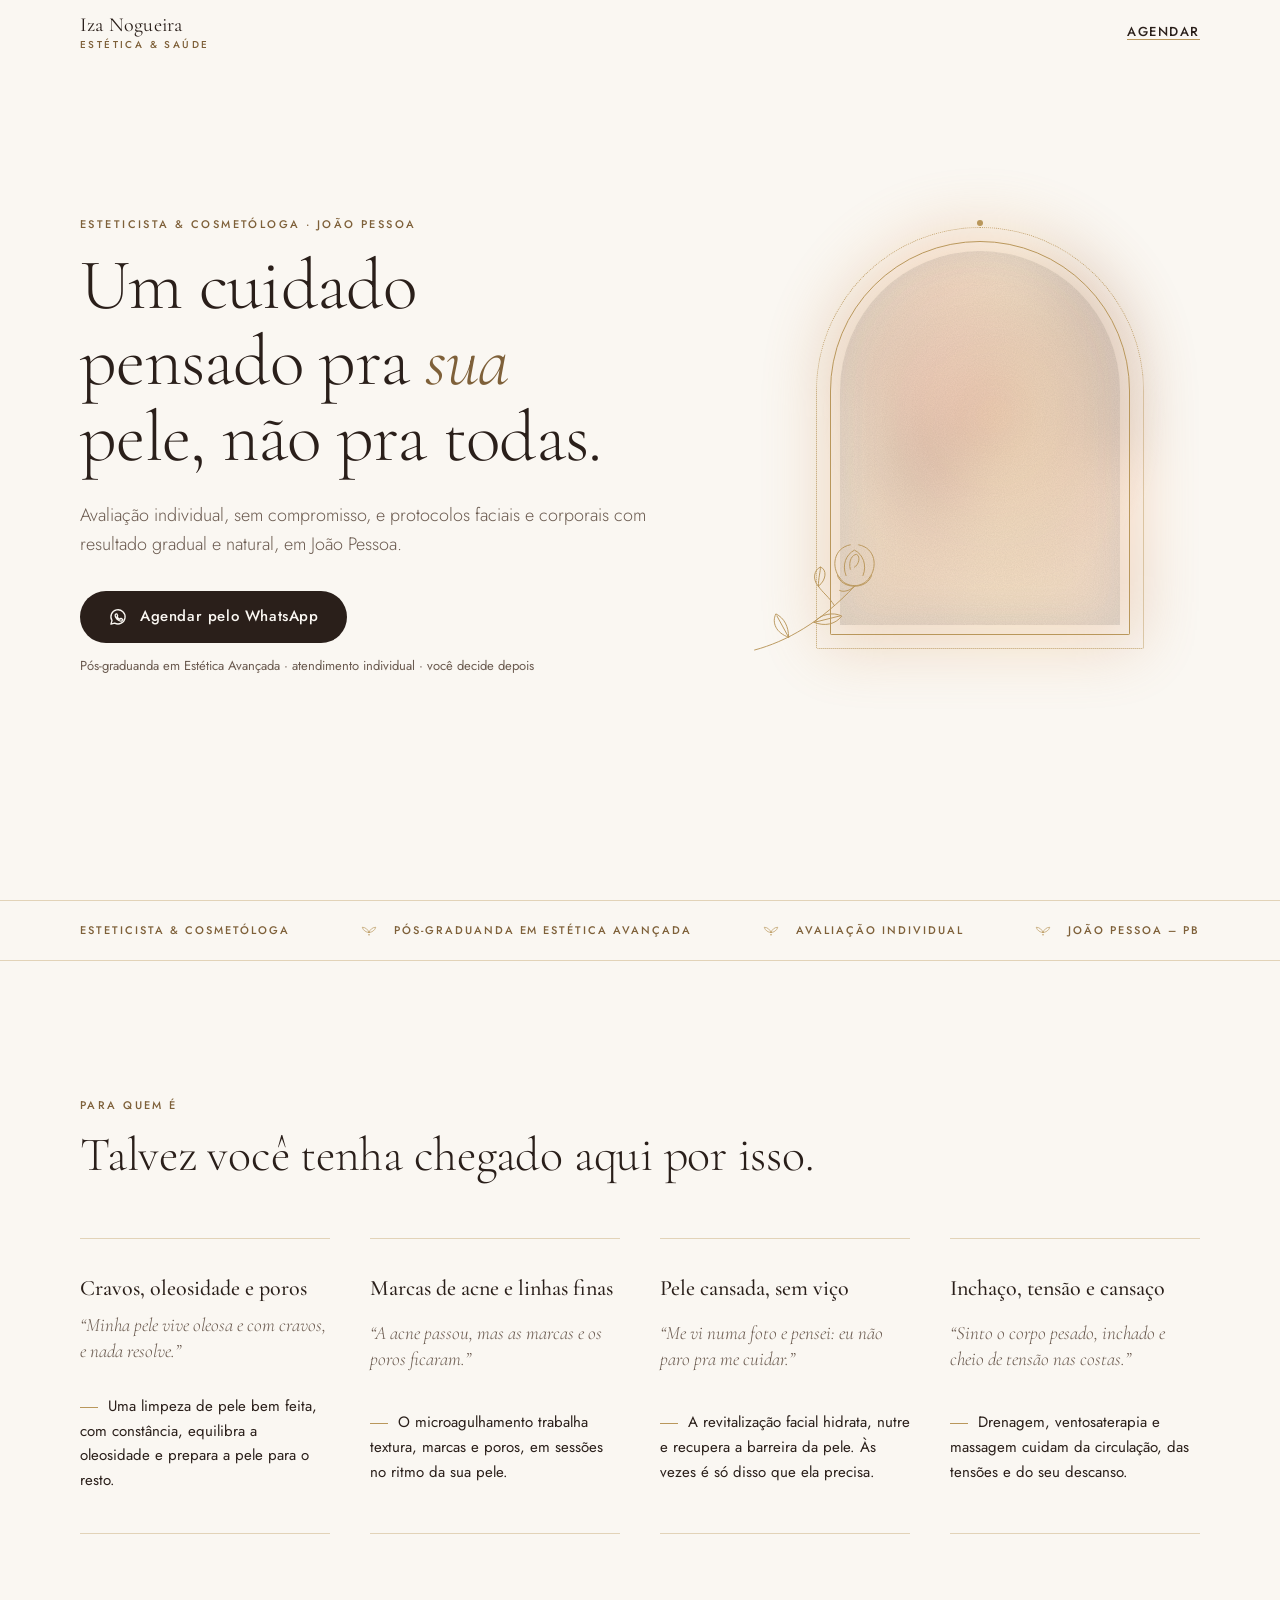
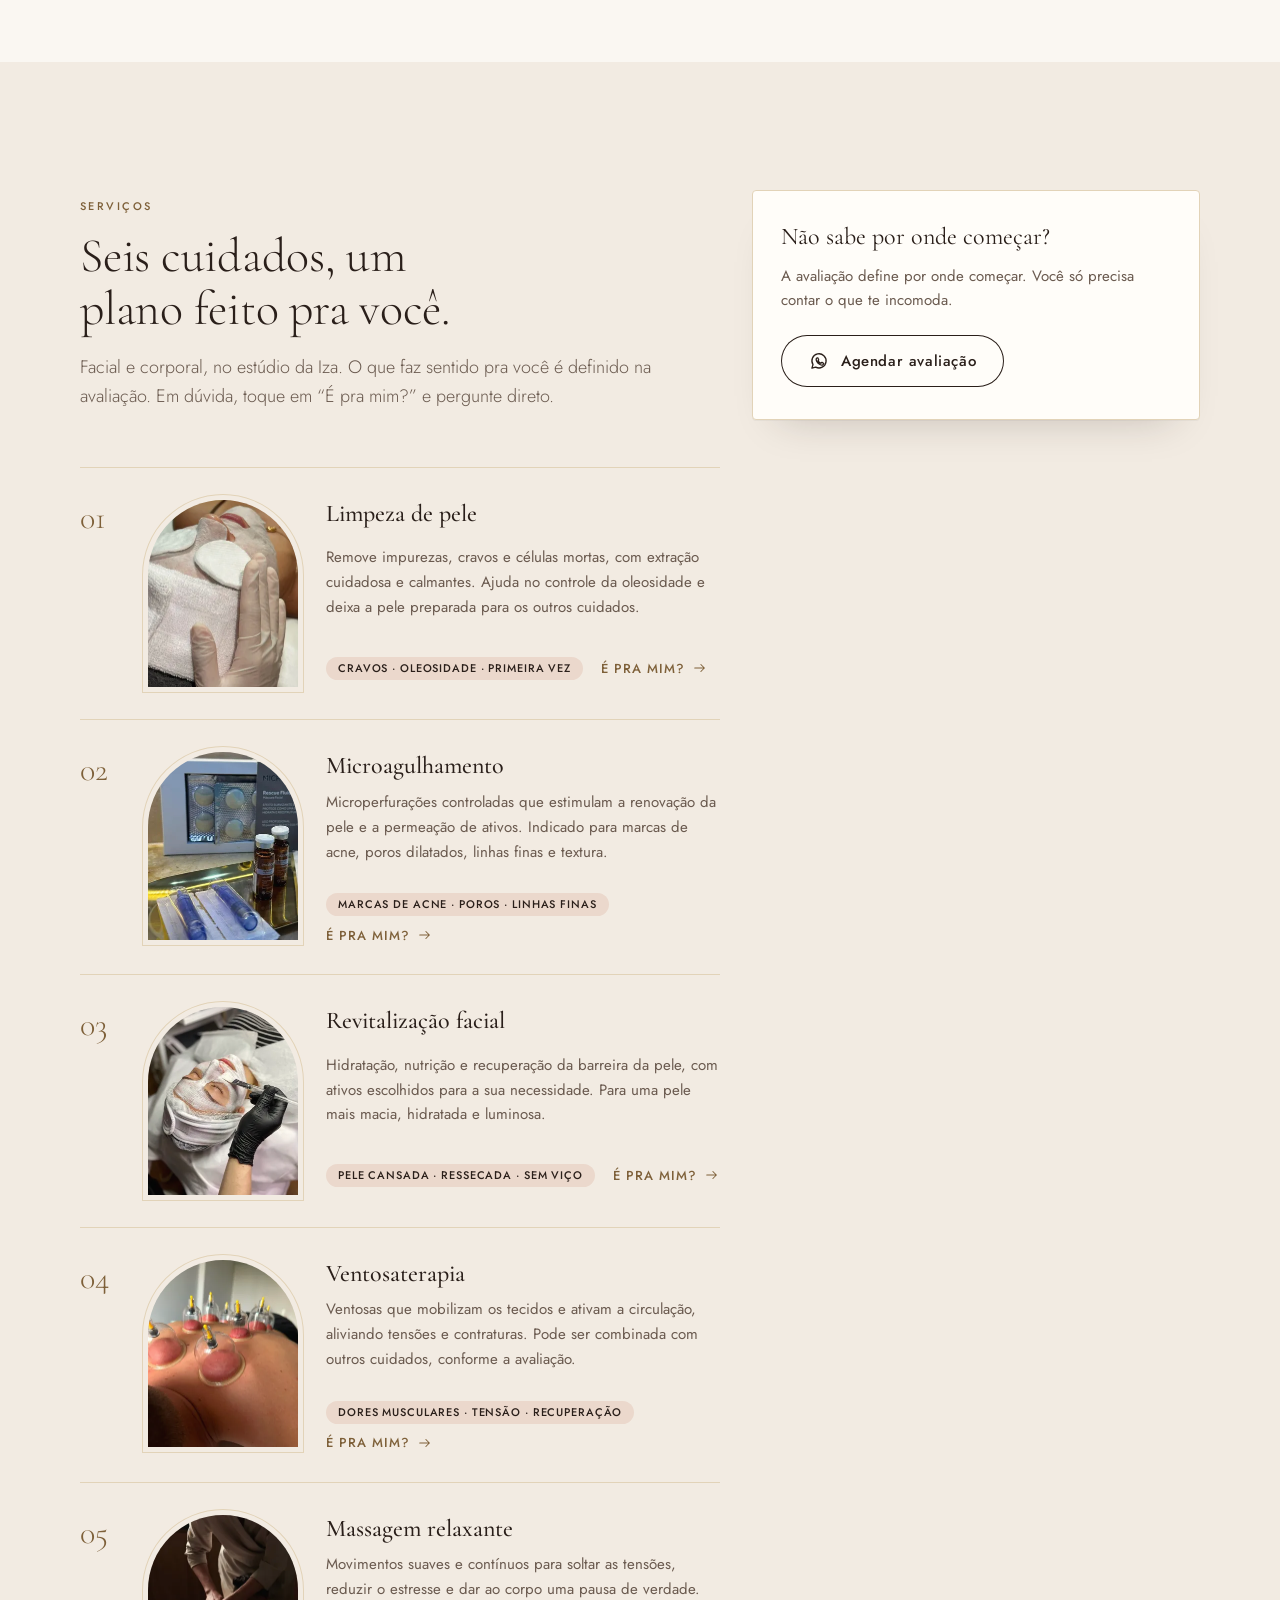
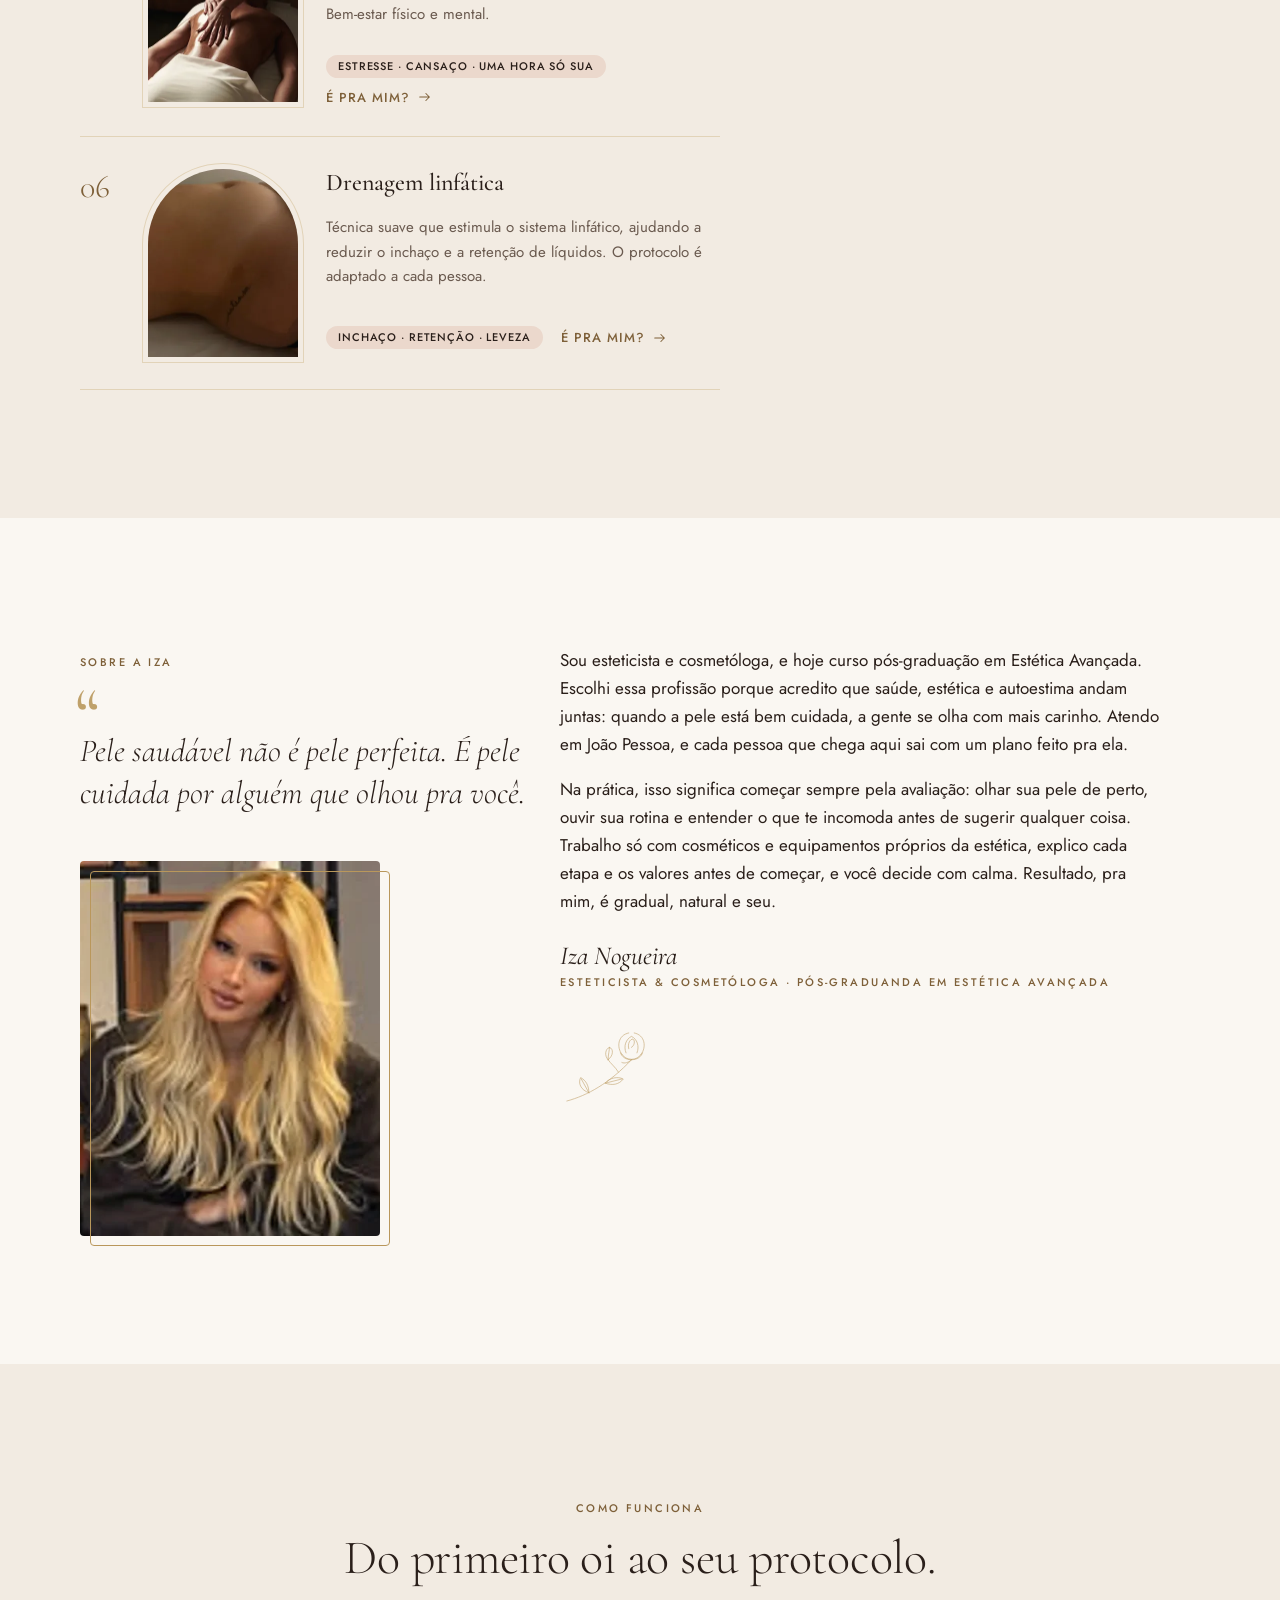
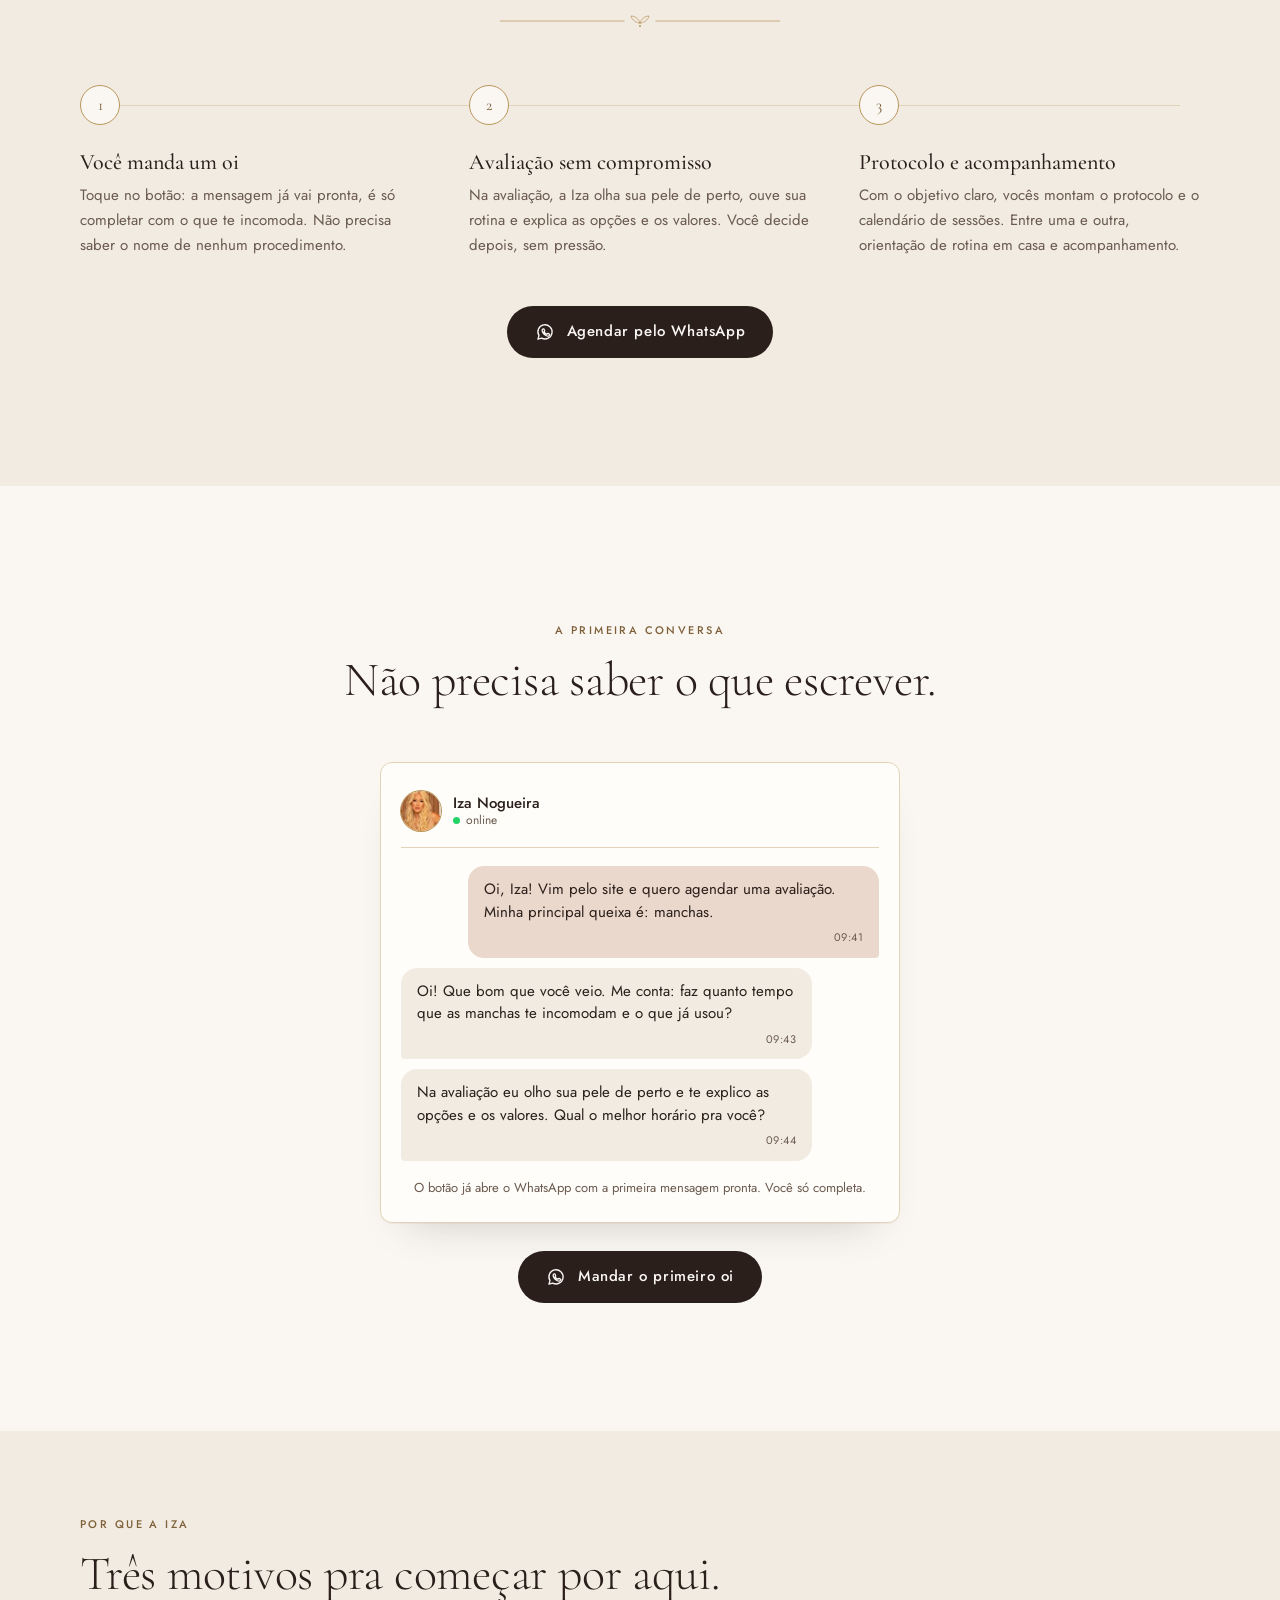
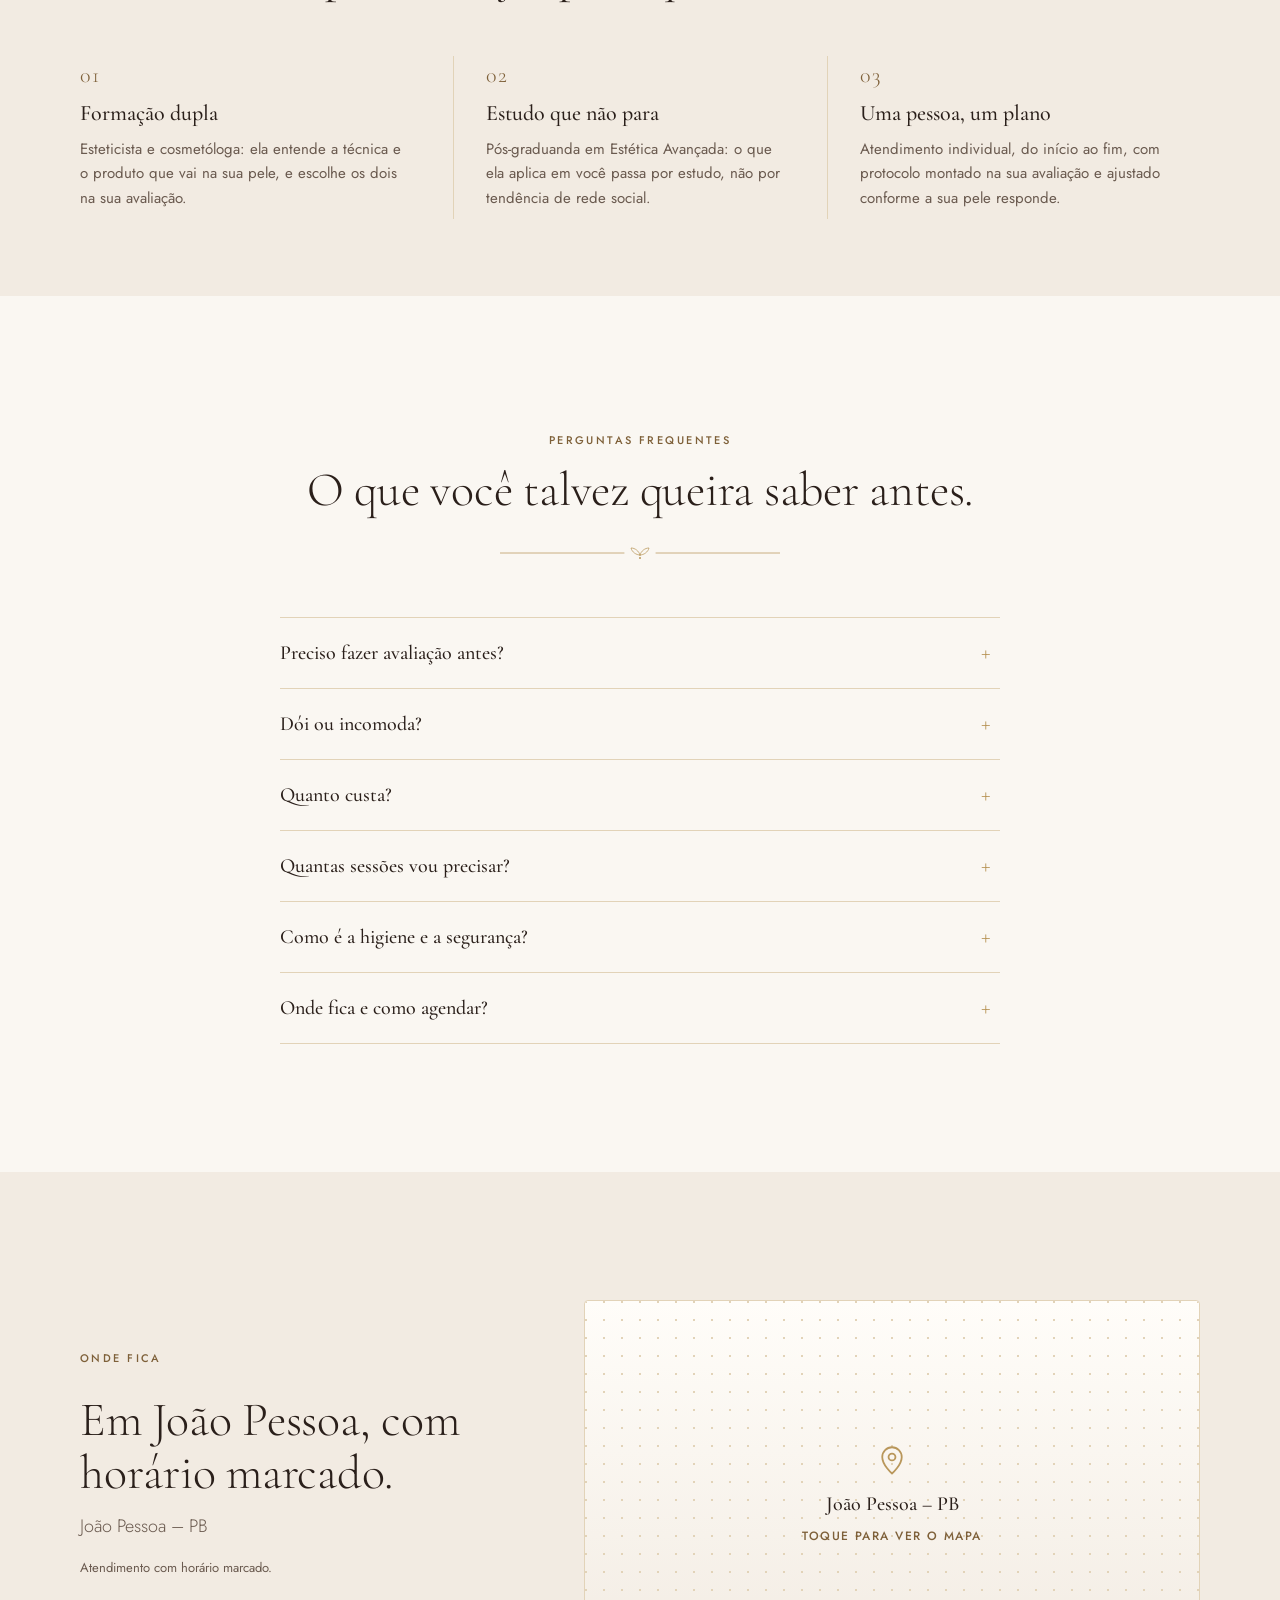
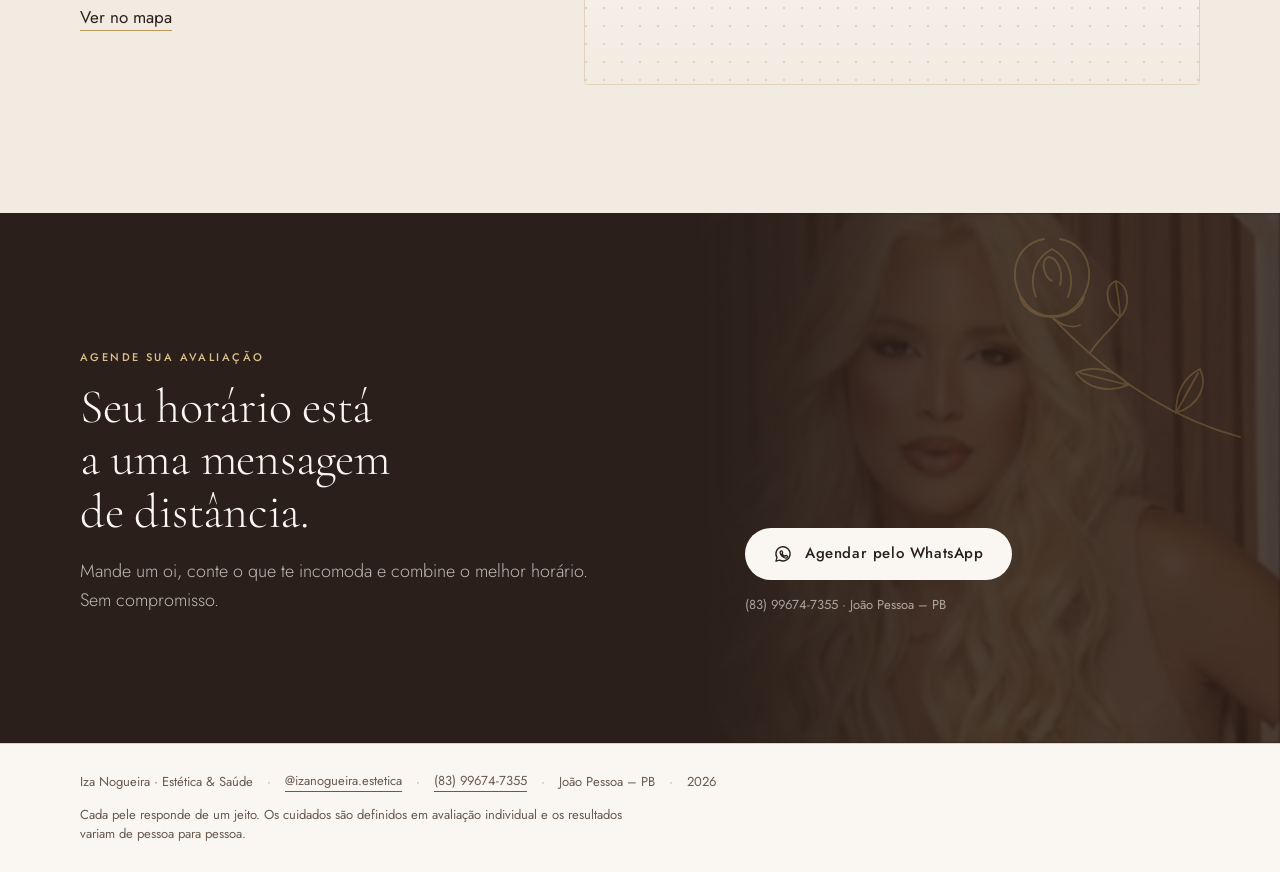
==== commit 3c4a22c5: "Serviços reais do catálogo da Iza com fotos; seção 'Para quem é' e FAQ alinhadas Co-Authored-By: Cla" ====
--- a/index.html
+++ b/index.html
@@ -476,15 +476,22 @@
 .protocols { border-top: 1px solid var(--gold-soft); }
 .protocol {
   display: grid;
-  grid-template-columns: auto 1fr;
-  column-gap: 20px;
-  row-gap: 8px;
+  grid-template-columns: 104px 1fr;
+  grid-template-areas: "photo num" "photo head" "desc desc" "meta meta";
+  column-gap: 18px;
+  row-gap: 10px;
   padding: 28px 0;
   border-bottom: 1px solid var(--gold-soft);
   align-items: start;
-}
-.protocol__num { font: 300 1.75rem / 1 var(--font-display); color: var(--gold-text); padding-top: 4px; transition: color .25s; min-width: 2ch; }
-.protocol__body { display: grid; gap: 8px; }
+  align-content: start;
+}
+.protocol__photo { grid-area: photo; position: relative; width: 104px; aspect-ratio: 4 / 5; }
+.protocol__photo img { width: 100%; height: 100%; object-fit: cover; display: block; border-radius: 999px 999px var(--r-card) var(--r-card); filter: sepia(.06) saturate(1.05) contrast(.97); }
+.protocol__photo::after { content: ""; position: absolute; inset: -6px; border: 1px solid var(--gold-soft); border-radius: 999px 999px 7px 7px; pointer-events: none; transition: border-color .25s; }
+.protocol__num { grid-area: num; align-self: end; font: 500 .75rem / 1 var(--font-sans); letter-spacing: .2em; color: var(--gold-text); transition: color .25s; }
+.protocol__head { grid-area: head; align-self: start; }
+.protocol__desc { grid-area: desc; }
+.protocol__meta { grid-area: meta; }
 .protocol__title {
   font: 500 1.5rem / 1.15 var(--font-display);
   display: flex;
@@ -519,8 +526,10 @@
   .protocol:hover .protocol__title::before { width: 24px; margin-right: 12px; }
 }
 @media (min-width: 900px) {
-  .protocol { column-gap: 32px; padding: 32px 0; }
-  .protocol__num { font-size: 2rem; }
+  .protocol { grid-template-columns: 2.5rem 150px 1fr; grid-template-areas: "num photo head" "num photo desc" "num photo meta"; column-gap: 28px; row-gap: 10px; padding: 32px 0; }
+  .protocol__num { align-self: start; font: 300 2rem / 1 var(--font-display); letter-spacing: 0; padding-top: 2px; }
+  .protocol__photo { width: 150px; }
+  .protocol:hover .protocol__photo::after { border-color: var(--gold); }
 }
 
 .aside-card {
@@ -1076,106 +1085,130 @@
         </div>
         <ul class="concerns">
           <li class="concern reveal">
-            <h3 class="concern__title">Manchas e melasma</h3>
-            <p class="concern__voice">“Já gastei em creme e essas manchas não saem com nada.”</p>
-            <p class="concern__answer">Mancha pede constância, clareadores cosméticos certos e proteção solar de verdade, ainda mais com o sol daqui.</p>
+            <h3 class="concern__title">Cravos, oleosidade e poros</h3>
+            <p class="concern__voice">“Minha pele vive oleosa e com cravos, e nada resolve.”</p>
+            <p class="concern__answer">Uma limpeza de pele bem feita, com constância, equilibra a oleosidade e prepara a pele para o resto.</p>
           </li>
           <li class="concern reveal" style="--i:1">
-            <h3 class="concern__title">Acne, cravos e oleosidade</h3>
-            <p class="concern__voice">“Já passei dos trinta e ainda convivo com cravos, oleosidade e espinhas.”</p>
-            <p class="concern__answer">Acne e oleosidade adulta são comuns e pedem cuidado específico: limpeza bem feita, equilíbrio e paciência.</p>
+            <h3 class="concern__title">Marcas de acne e linhas finas</h3>
+            <p class="concern__voice">“A acne passou, mas as marcas e os poros ficaram.”</p>
+            <p class="concern__answer">O microagulhamento trabalha textura, marcas e poros, em sessões no ritmo da sua pele.</p>
           </li>
           <li class="concern reveal" style="--i:2">
             <h3 class="concern__title">Pele cansada, sem viço</h3>
             <p class="concern__voice">“Me vi numa foto e pensei: eu não paro pra me cuidar.”</p>
-            <p class="concern__answer">Às vezes a pele só está pedindo hidratação, estímulo e uma hora que seja só sua.</p>
+            <p class="concern__answer">A revitalização facial hidrata, nutre e recupera a barreira da pele. Às vezes é só disso que ela precisa.</p>
           </li>
           <li class="concern reveal" style="--i:3">
-            <h3 class="concern__title">Flacidez e inchaço</h3>
-            <p class="concern__voice">“Sinto o corpo inchado, pesado, e a pele menos firme do que antes.”</p>
-            <p class="concern__answer">Drenagem, massagem e equipamentos corporais cuidam de circulação, conforto e tônus, de forma gradual e acompanhada.</p>
+            <h3 class="concern__title">Inchaço, tensão e cansaço</h3>
+            <p class="concern__voice">“Sinto o corpo pesado, inchado e cheio de tensão nas costas.”</p>
+            <p class="concern__answer">Drenagem, ventosaterapia e massagem cuidam da circulação, das tensões e do seu descanso.</p>
           </li>
         </ul>
       </div>
     </section>
 
     <!-- ===================== PROTOCOLOS ===================== -->
-    <!-- A CONFIRMAR com a Iza: cada um dos 6 protocolos abaixo (o que ela realmente oferece). Remova ou edite os itens conforme a resposta. -->
+    <!-- Serviços conforme o catálogo oficial da Iza no WhatsApp Business (nov/2026). -->
     <section class="section section--alt" id="protocolos" aria-labelledby="pr-title">
       <div class="container">
         <div class="grid grid--12">
           <div class="col-7">
             <div class="section-head reveal">
-              <span class="eyebrow">Protocolos</span>
-              <h2 id="pr-title">Começa pelo seu objetivo, não pelo aparelho.</h2>
-              <p class="lead">Cada protocolo combina cosméticos e equipamentos escolhidos na avaliação. O nome diz o objetivo; o caminho é definido com você.</p>
+              <span class="eyebrow">Serviços</span>
+              <h2 id="pr-title">Seis cuidados, um plano feito pra você.</h2>
+              <p class="lead">Facial e corporal, no estúdio da Iza. O que faz sentido pra você é definido na avaliação. Em dúvida, toque em “É pra mim?” e pergunte direto.</p>
             </div>
 
             <ol class="protocols">
               <li class="protocol reveal">
+                <div class="protocol__photo">
+                  <picture>
+                    <source srcset="assets/servico-limpeza-300.webp 300w, assets/servico-limpeza-600.webp 600w" sizes="(min-width: 900px) 150px, 104px" type="image/webp">
+                    <img src="assets/servico-limpeza-300.jpg" srcset="assets/servico-limpeza-300.jpg 300w, assets/servico-limpeza-600.jpg 600w" sizes="(min-width: 900px) 150px, 104px" width="300" height="375" alt="Limpeza de pele: algodões sobre o rosto da cliente, com luva branca" loading="lazy" decoding="async">
+                  </picture>
+                </div>
                 <span class="protocol__num" aria-hidden="true">01</span>
-                <div class="protocol__body">
-                  <h3 class="protocol__title">Pele limpa e equilibrada</h3>
-                  <p class="protocol__desc">Limpeza de pele profunda com extração cuidadosa, calmantes e orientação de rotina. O ponto de partida de quase tudo.</p>
-                  <div class="protocol__meta">
-                    <span class="tag">Cravos · oleosidade · primeira vez</span>
-                    <a class="protocol__link" href="https://wa.me/5583996747355?text=Oi%2C%20Iza!%20Vi%20o%20protocolo%20Pele%20limpa%20e%20equilibrada%20no%20site%20e%20quero%20saber%20se%20%C3%A9%20pra%20mim." target="_blank" rel="noopener" data-origem="protocolo-01">É pra mim? <svg viewBox="0 0 16 16" aria-hidden="true"><use href="#i-arrow"/></svg></a>
-                  </div>
+                <div class="protocol__head"><h3 class="protocol__title">Limpeza de pele</h3></div>
+                <p class="protocol__desc">Remove impurezas, cravos e células mortas, com extração cuidadosa e calmantes. Ajuda no controle da oleosidade e deixa a pele preparada para os outros cuidados.</p>
+                <div class="protocol__meta">
+                  <span class="tag">Cravos · oleosidade · primeira vez</span>
+                  <a class="protocol__link" href="https://wa.me/5583996747355?text=Oi%2C%20Iza!%20Vi%20a%20Limpeza%20de%20pele%20no%20site%20e%20quero%20saber%20se%20%C3%A9%20pra%20mim." target="_blank" rel="noopener" data-origem="servico-limpeza">É pra mim? <svg viewBox="0 0 16 16" aria-hidden="true"><use href="#i-arrow"/></svg></a>
                 </div>
               </li>
               <li class="protocol reveal">
+                <div class="protocol__photo">
+                  <picture>
+                    <source srcset="assets/servico-microagulhamento-300.webp 300w, assets/servico-microagulhamento-600.webp 600w" sizes="(min-width: 900px) 150px, 104px" type="image/webp">
+                    <img src="assets/servico-microagulhamento-300.jpg" srcset="assets/servico-microagulhamento-300.jpg 300w, assets/servico-microagulhamento-600.jpg 600w" sizes="(min-width: 900px) 150px, 104px" width="300" height="375" alt="Bancada com os ativos e as canetas usadas no microagulhamento" loading="lazy" decoding="async">
+                  </picture>
+                </div>
                 <span class="protocol__num" aria-hidden="true">02</span>
-                <div class="protocol__body">
-                  <h3 class="protocol__title">Manchas e melasma</h3>
-                  <p class="protocol__desc">Clareadores cosméticos, peeling superficial quando indicado e fotoproteção de verdade, com acompanhamento. Pensado para o sol daqui.</p>
-                  <div class="protocol__meta">
-                    <span class="tag">Melasma · manchas de sol</span>
-                    <a class="protocol__link" href="https://wa.me/5583996747355?text=Oi%2C%20Iza!%20Vi%20o%20protocolo%20Manchas%20e%20melasma%20no%20site%20e%20quero%20saber%20se%20%C3%A9%20pra%20mim." target="_blank" rel="noopener" data-origem="protocolo-02">É pra mim? <svg viewBox="0 0 16 16" aria-hidden="true"><use href="#i-arrow"/></svg></a>
-                  </div>
+                <div class="protocol__head"><h3 class="protocol__title">Microagulhamento</h3></div>
+                <p class="protocol__desc">Microperfurações controladas que estimulam a renovação da pele e a permeação de ativos. Indicado para marcas de acne, poros dilatados, linhas finas e textura.</p>
+                <div class="protocol__meta">
+                  <span class="tag">Marcas de acne · poros · linhas finas</span>
+                  <a class="protocol__link" href="https://wa.me/5583996747355?text=Oi%2C%20Iza!%20Vi%20o%20Microagulhamento%20no%20site%20e%20quero%20saber%20se%20%C3%A9%20pra%20mim." target="_blank" rel="noopener" data-origem="servico-microagulhamento">É pra mim? <svg viewBox="0 0 16 16" aria-hidden="true"><use href="#i-arrow"/></svg></a>
                 </div>
               </li>
               <li class="protocol reveal">
+                <div class="protocol__photo">
+                  <picture>
+                    <source srcset="assets/servico-revitalizacao-300.webp 300w, assets/servico-revitalizacao-600.webp 600w" sizes="(min-width: 900px) 150px, 104px" type="image/webp">
+                    <img src="assets/servico-revitalizacao-300.jpg" srcset="assets/servico-revitalizacao-300.jpg 300w, assets/servico-revitalizacao-600.jpg 600w" sizes="(min-width: 900px) 150px, 104px" width="300" height="375" alt="Aplicação de máscara facial com pincel durante a revitalização" loading="lazy" decoding="async">
+                  </picture>
+                </div>
                 <span class="protocol__num" aria-hidden="true">03</span>
-                <div class="protocol__body">
-                  <h3 class="protocol__title">Acne adulta e marcas</h3>
-                  <p class="protocol__desc">Limpeza, ativos reguladores de oleosidade e cuidado com as marcas superficiais, num ritmo que a sua pele acompanha.</p>
-                  <div class="protocol__meta">
-                    <span class="tag">Espinhas · oleosidade · cicatrizes leves</span>
-                    <a class="protocol__link" href="https://wa.me/5583996747355?text=Oi%2C%20Iza!%20Vi%20o%20protocolo%20Acne%20adulta%20e%20marcas%20no%20site%20e%20quero%20saber%20se%20%C3%A9%20pra%20mim." target="_blank" rel="noopener" data-origem="protocolo-03">É pra mim? <svg viewBox="0 0 16 16" aria-hidden="true"><use href="#i-arrow"/></svg></a>
-                  </div>
+                <div class="protocol__head"><h3 class="protocol__title">Revitalização facial</h3></div>
+                <p class="protocol__desc">Hidratação, nutrição e recuperação da barreira da pele, com ativos escolhidos para a sua necessidade. Para uma pele mais macia, hidratada e luminosa.</p>
+                <div class="protocol__meta">
+                  <span class="tag">Pele cansada · ressecada · sem viço</span>
+                  <a class="protocol__link" href="https://wa.me/5583996747355?text=Oi%2C%20Iza!%20Vi%20a%20Revitaliza%C3%A7%C3%A3o%20facial%20no%20site%20e%20quero%20saber%20se%20%C3%A9%20pra%20mim." target="_blank" rel="noopener" data-origem="servico-revitalizacao">É pra mim? <svg viewBox="0 0 16 16" aria-hidden="true"><use href="#i-arrow"/></svg></a>
                 </div>
               </li>
               <li class="protocol reveal">
+                <div class="protocol__photo">
+                  <picture>
+                    <source srcset="assets/servico-ventosaterapia-300.webp 300w, assets/servico-ventosaterapia-600.webp 600w" sizes="(min-width: 900px) 150px, 104px" type="image/webp">
+                    <img src="assets/servico-ventosaterapia-300.jpg" srcset="assets/servico-ventosaterapia-300.jpg 300w, assets/servico-ventosaterapia-600.jpg 600w" sizes="(min-width: 900px) 150px, 104px" width="300" height="375" alt="Ventosas aplicadas nas costas durante a ventosaterapia" loading="lazy" decoding="async">
+                  </picture>
+                </div>
                 <span class="protocol__num" aria-hidden="true">04</span>
-                <div class="protocol__body">
-                  <h3 class="protocol__title">Viço e firmeza facial</h3>
-                  <p class="protocol__desc">Hidratação profunda, estímulo com equipamentos faciais e massagem para uma pele mais descansada. Ótimo antes de uma data importante.</p>
-                  <div class="protocol__meta">
-                    <span class="tag">Pele cansada · casamento · formatura</span>
-                    <a class="protocol__link" href="https://wa.me/5583996747355?text=Oi%2C%20Iza!%20Vi%20o%20protocolo%20Vi%C3%A7o%20e%20firmeza%20facial%20no%20site%20e%20quero%20saber%20se%20%C3%A9%20pra%20mim." target="_blank" rel="noopener" data-origem="protocolo-04">É pra mim? <svg viewBox="0 0 16 16" aria-hidden="true"><use href="#i-arrow"/></svg></a>
-                  </div>
+                <div class="protocol__head"><h3 class="protocol__title">Ventosaterapia</h3></div>
+                <p class="protocol__desc">Ventosas que mobilizam os tecidos e ativam a circulação, aliviando tensões e contraturas. Pode ser combinada com outros cuidados, conforme a avaliação.</p>
+                <div class="protocol__meta">
+                  <span class="tag">Dores musculares · tensão · recuperação</span>
+                  <a class="protocol__link" href="https://wa.me/5583996747355?text=Oi%2C%20Iza!%20Vi%20a%20Ventosaterapia%20no%20site%20e%20quero%20saber%20se%20%C3%A9%20pra%20mim." target="_blank" rel="noopener" data-origem="servico-ventosaterapia">É pra mim? <svg viewBox="0 0 16 16" aria-hidden="true"><use href="#i-arrow"/></svg></a>
                 </div>
               </li>
               <li class="protocol reveal">
+                <div class="protocol__photo">
+                  <picture>
+                    <source srcset="assets/servico-massagem-300.webp 300w, assets/servico-massagem-600.webp 600w" sizes="(min-width: 900px) 150px, 104px" type="image/webp">
+                    <img src="assets/servico-massagem-300.jpg" srcset="assets/servico-massagem-300.jpg 300w, assets/servico-massagem-600.jpg 600w" sizes="(min-width: 900px) 150px, 104px" width="300" height="375" alt="Massagem relaxante nas costas, em ambiente de luz baixa" loading="lazy" decoding="async">
+                  </picture>
+                </div>
                 <span class="protocol__num" aria-hidden="true">05</span>
-                <div class="protocol__body">
-                  <h3 class="protocol__title">Corpo leve e firme</h3>
-                  <p class="protocol__desc">Drenagem linfática, inclusive pós-operatória, massagem modeladora e equipamentos corporais para inchaço, celulite e flacidez, conforme a sua avaliação.</p>
-                  <div class="protocol__meta">
-                    <span class="tag">Inchaço · celulite · flacidez</span>
-                    <a class="protocol__link" href="https://wa.me/5583996747355?text=Oi%2C%20Iza!%20Vi%20o%20protocolo%20Corpo%20leve%20e%20firme%20no%20site%20e%20quero%20saber%20se%20%C3%A9%20pra%20mim." target="_blank" rel="noopener" data-origem="protocolo-05">É pra mim? <svg viewBox="0 0 16 16" aria-hidden="true"><use href="#i-arrow"/></svg></a>
-                  </div>
+                <div class="protocol__head"><h3 class="protocol__title">Massagem relaxante</h3></div>
+                <p class="protocol__desc">Movimentos suaves e contínuos para soltar as tensões, reduzir o estresse e dar ao corpo uma pausa de verdade. Bem-estar físico e mental.</p>
+                <div class="protocol__meta">
+                  <span class="tag">Estresse · cansaço · uma hora só sua</span>
+                  <a class="protocol__link" href="https://wa.me/5583996747355?text=Oi%2C%20Iza!%20Vi%20a%20Massagem%20relaxante%20no%20site%20e%20quero%20saber%20se%20%C3%A9%20pra%20mim." target="_blank" rel="noopener" data-origem="servico-massagem">É pra mim? <svg viewBox="0 0 16 16" aria-hidden="true"><use href="#i-arrow"/></svg></a>
                 </div>
               </li>
               <li class="protocol reveal">
+                <div class="protocol__photo">
+                  <picture>
+                    <source srcset="assets/servico-drenagem-300.webp 300w, assets/servico-drenagem-600.webp 600w" sizes="(min-width: 900px) 150px, 104px" type="image/webp">
+                    <img src="assets/servico-drenagem-300.jpg" srcset="assets/servico-drenagem-300.jpg 300w, assets/servico-drenagem-600.jpg 600w" sizes="(min-width: 900px) 150px, 104px" width="300" height="375" alt="Cliente deitada durante a drenagem linfática" loading="lazy" decoding="async">
+                  </picture>
+                </div>
                 <span class="protocol__num" aria-hidden="true">06</span>
-                <div class="protocol__body">
-                  <h3 class="protocol__title">Pausa e autocuidado</h3>
-                  <p class="protocol__desc">Massagem relaxante ou uma sessão de cuidado facial e corporal, sem pressa, para quem precisa de uma hora só sua.</p>
-                  <div class="protocol__meta">
-                    <span class="tag">Pra quem nunca para</span>
-                    <a class="protocol__link" href="https://wa.me/5583996747355?text=Oi%2C%20Iza!%20Vi%20o%20protocolo%20Pausa%20e%20autocuidado%20no%20site%20e%20quero%20saber%20se%20%C3%A9%20pra%20mim." target="_blank" rel="noopener" data-origem="protocolo-06">É pra mim? <svg viewBox="0 0 16 16" aria-hidden="true"><use href="#i-arrow"/></svg></a>
-                  </div>
+                <div class="protocol__head"><h3 class="protocol__title">Drenagem linfática</h3></div>
+                <p class="protocol__desc">Técnica suave que estimula o sistema linfático, ajudando a reduzir o inchaço e a retenção de líquidos. O protocolo é adaptado a cada pessoa.</p>
+                <div class="protocol__meta">
+                  <span class="tag">Inchaço · retenção · leveza</span>
+                  <a class="protocol__link" href="https://wa.me/5583996747355?text=Oi%2C%20Iza!%20Vi%20a%20Drenagem%20linf%C3%A1tica%20no%20site%20e%20quero%20saber%20se%20%C3%A9%20pra%20mim." target="_blank" rel="noopener" data-origem="servico-drenagem">É pra mim? <svg viewBox="0 0 16 16" aria-hidden="true"><use href="#i-arrow"/></svg></a>
                 </div>
               </li>
             </ol>
@@ -1184,7 +1217,7 @@
           <aside class="col-5 reveal" style="--i:1">
             <div class="aside-card">
               <h3>Não sabe por onde começar?</h3>
-              <p>A avaliação define o protocolo. Você só precisa contar o que te incomoda.</p>
+              <p>A avaliação define por onde começar. Você só precisa contar o que te incomoda.</p>
               <a class="btn btn--ghost btn--block" href="https://wa.me/5583996747355?text=Oi%2C%20Iza!%20Vim%20pelo%20site%20e%20n%C3%A3o%20sei%20por%20onde%20come%C3%A7ar.%20Quero%20agendar%20uma%20avalia%C3%A7%C3%A3o." target="_blank" rel="noopener" data-origem="protocolos-aside">
                 <svg viewBox="0 0 24 24" aria-hidden="true"><use href="#i-wa"/></svg>
                 Agendar avaliação
@@ -1386,7 +1419,7 @@
           </details>
           <details>
             <summary>Dói ou incomoda?</summary>
-            <div class="faq__a"><p>A maioria dos procedimentos é confortável. Alguns, como a extração na limpeza de pele, podem dar um leve desconforto passageiro. A Iza explica o que esperar antes de começar e ajusta o ritmo ao que você sente.</p></div>
+            <div class="faq__a"><p>A maioria dos cuidados é confortável. A extração na limpeza de pele e o microagulhamento podem incomodar um pouco, de forma passageira. A Iza explica o que esperar antes de começar e ajusta o ritmo ao que você sente.</p></div>
           </details>
           <details>
             <summary>Quanto custa?</summary>
@@ -1395,7 +1428,7 @@
           </details>
           <details>
             <summary>Quantas sessões vou precisar?</summary>
-            <div class="faq__a"><p>Varia com o objetivo e com a resposta da sua pele. Limpeza e hidratação costumam ser pontuais; manchas, acne e protocolos corporais pedem algumas sessões e constância em casa. Você sai da avaliação com uma estimativa clara.</p></div>
+            <div class="faq__a"><p>Varia com o objetivo. Limpeza de pele, revitalização, massagem e ventosaterapia costumam ser pontuais ou de manutenção; microagulhamento e drenagem linfática pedem algumas sessões. Você sai da avaliação com uma estimativa clara.</p></div>
           </details>
           <details>
             <summary>Como é a higiene e a segurança?</summary>
